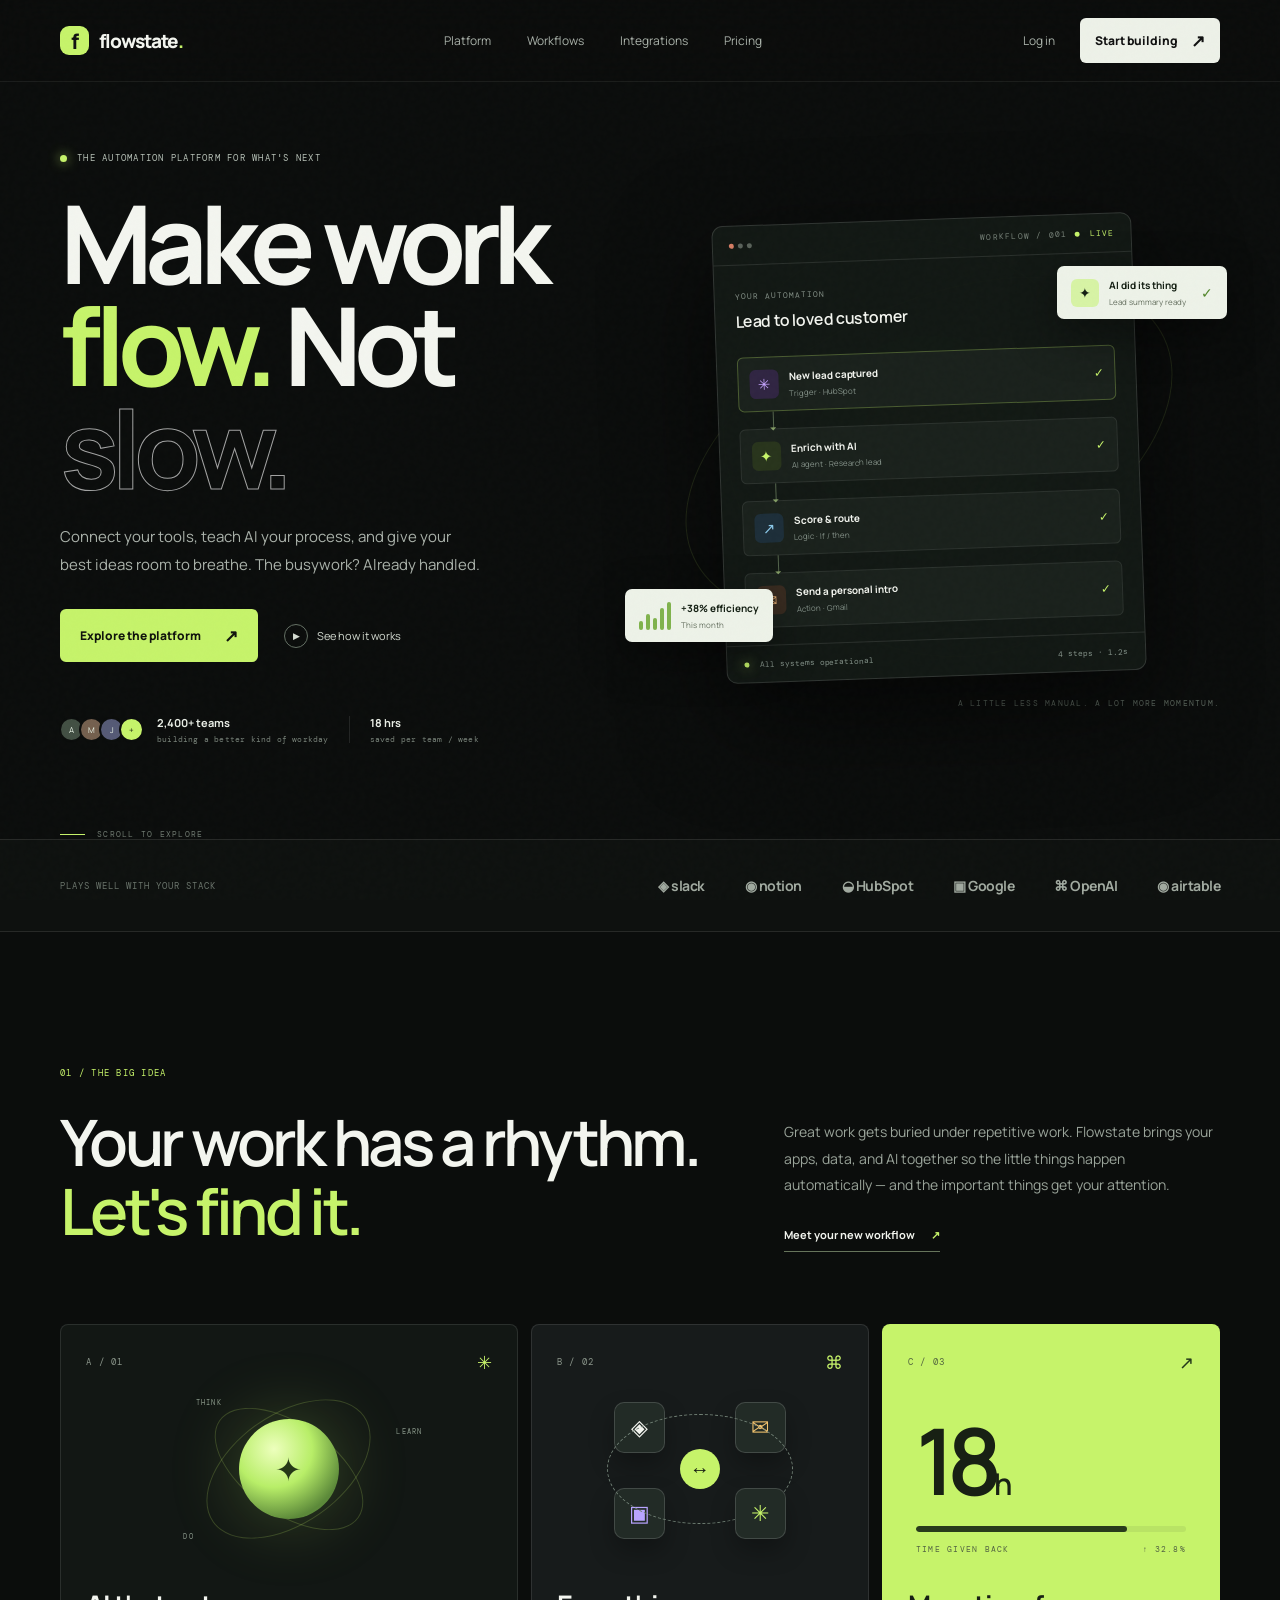
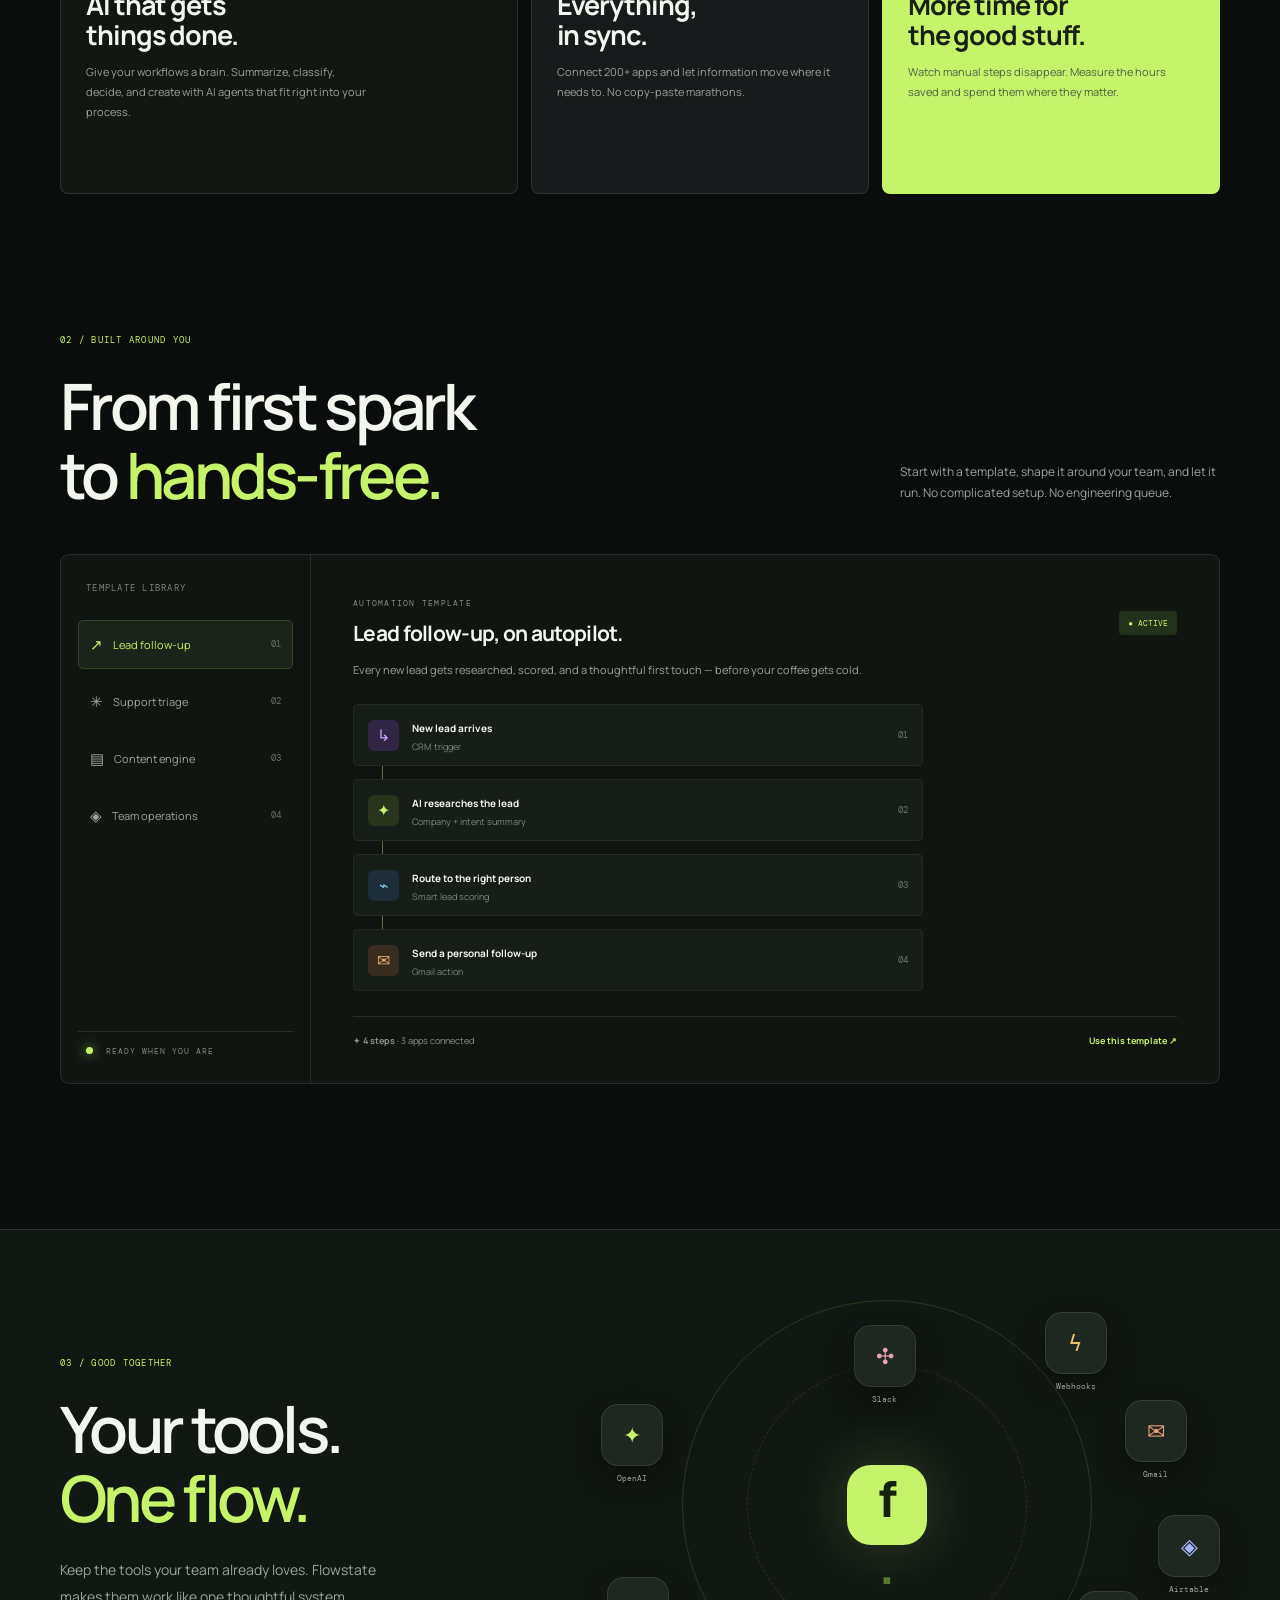
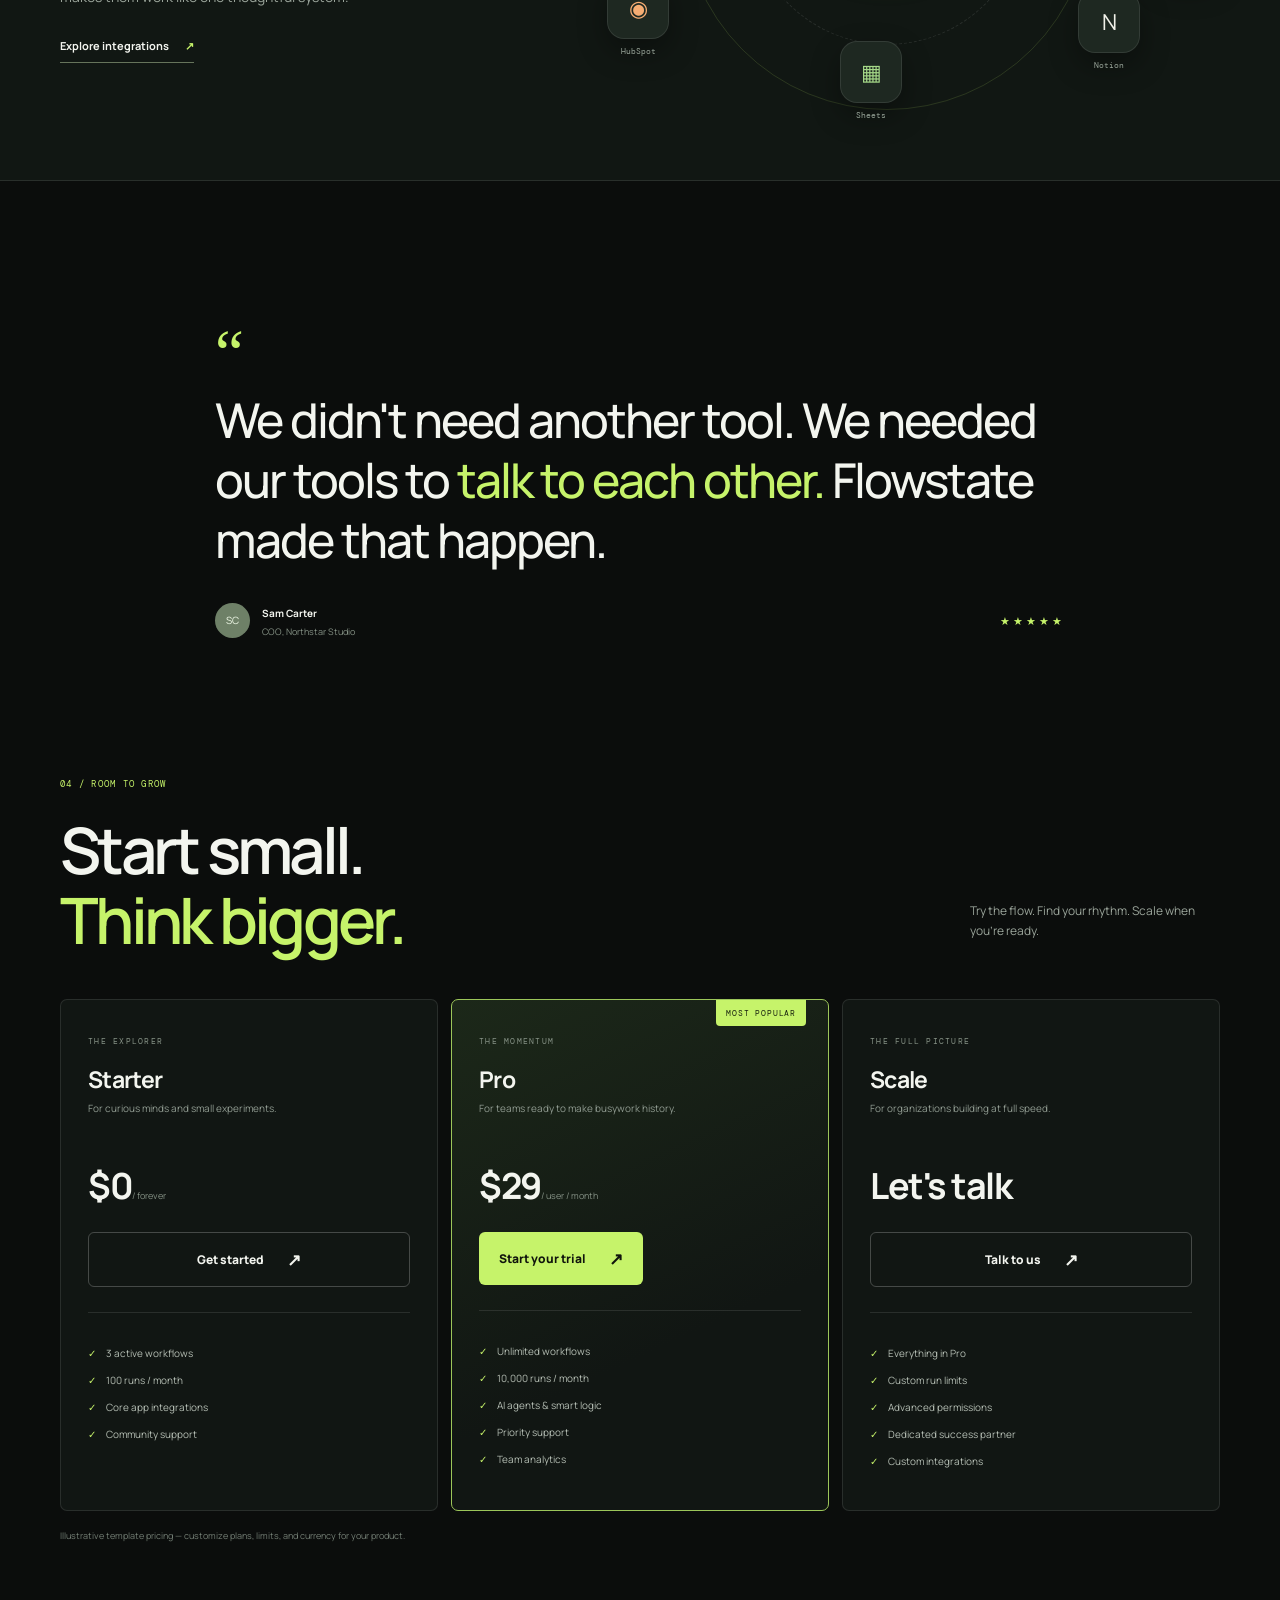
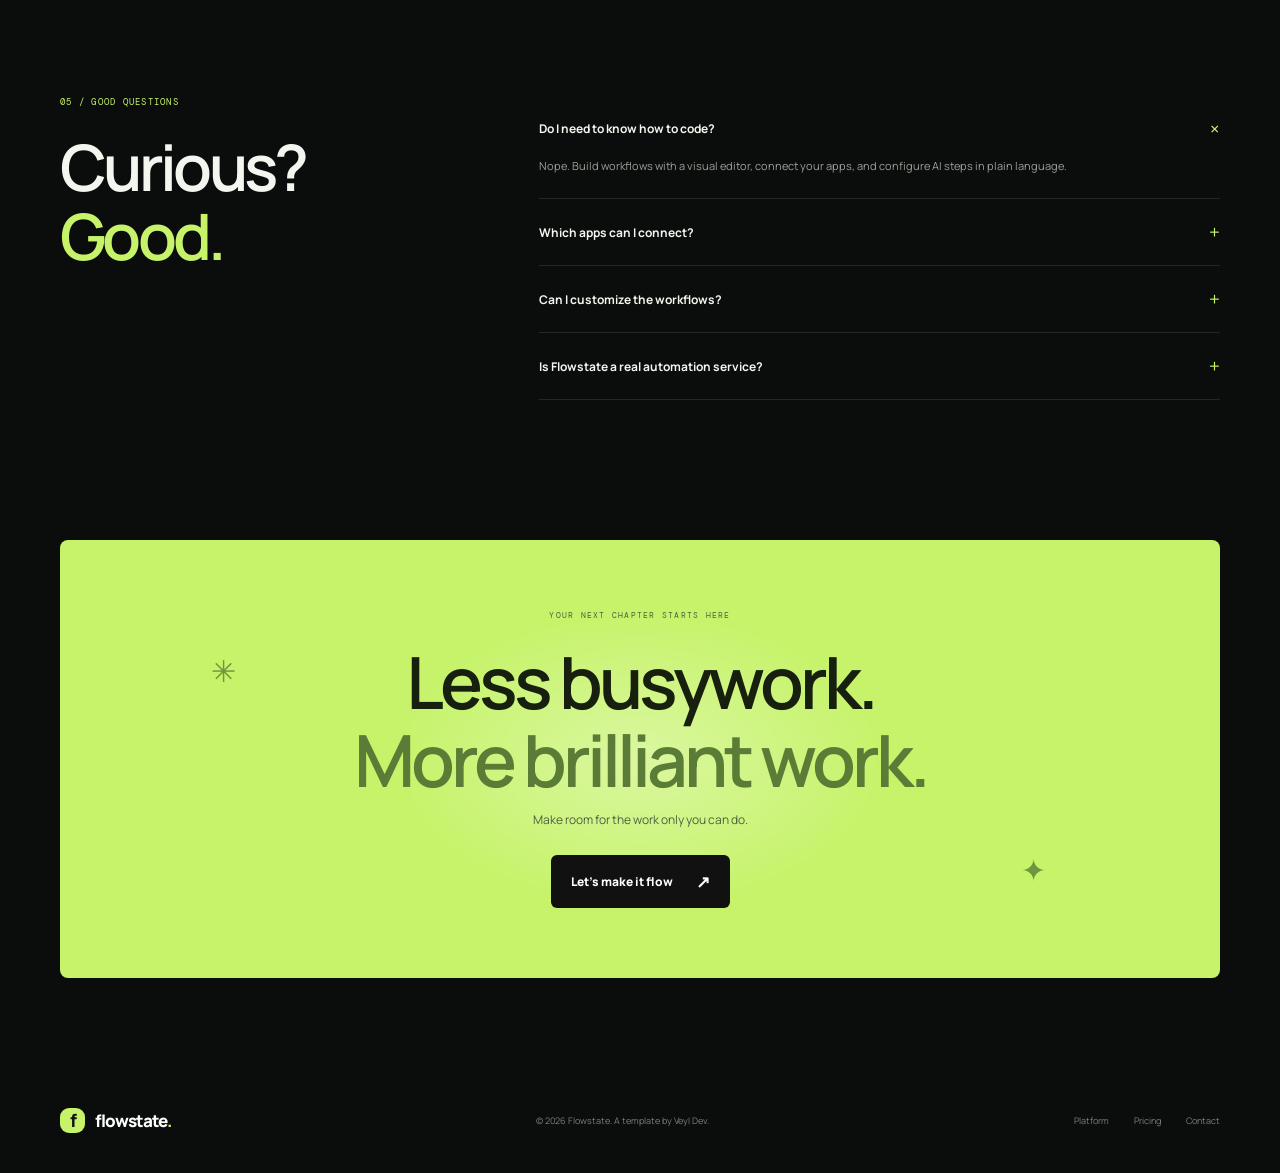
==== index.html @ 679ee462 "Build animated AI automation website template" ====
<!doctype html>
<html lang="en"><head><meta charset="utf-8"><meta name="viewport" content="width=device-width,initial-scale=1"><meta name="theme-color" content="#0b0d0c"><meta name="description" content="Flowstate — automate the busywork."><title>Flowstate — Make work flow.</title><link rel="preconnect" href="https://fonts.googleapis.com"><link rel="preconnect" href="https://fonts.gstatic.com" crossorigin><link href="https://fonts.googleapis.com/css2?family=DM+Mono:wght@400;500&family=Manrope:wght@400;500;600;700;800&display=swap" rel="stylesheet"><link rel="stylesheet" href="assets/css/style.css"></head>
<body><div class="noise"></div><header class="site-header"><a class="brand" href="#"><span class="brand-mark">f</span><span>flowstate<span class="brand-dot">.</span></span></a><nav class="main-nav" id="mainNav"><a href="#platform">Platform</a><a href="#workflows">Workflows</a><a href="#integrations">Integrations</a><a href="#pricing">Pricing</a></nav><div class="header-actions"><a class="login-link" href="#footer">Log in</a><a class="button button-small button-light" href="#pricing">Start building <span>↗</span></a><button class="menu-toggle" id="menuToggle" aria-label="Toggle navigation" aria-expanded="false"><i></i><i></i></button></div></header>
<main>
<section class="hero section-wrap"><div class="hero-copy"><div class="eyebrow reveal"><span class="pulse-dot"></span> THE AUTOMATION PLATFORM FOR WHAT'S NEXT</div><h1 class="reveal">Make work<br><span class="headline-accent">flow.</span> Not <span class="headline-outline">slow.</span></h1><p class="hero-lede reveal">Connect your tools, teach AI your process, and give your best ideas room to breathe. The busywork? Already handled.</p><div class="hero-ctas reveal"><a class="button button-primary" href="#workflows">Explore the platform <span>↗</span></a><a class="text-link" href="#platform"><span class="play-icon">▶</span> See how it works</a></div><div class="hero-proof reveal"><div class="avatar-stack"><span>A</span><span>M</span><span>J</span><span>+</span></div><div><strong>2,400+ teams</strong><small>building a better kind of workday</small></div><div class="proof-divider"></div><div><strong>18 hrs</strong><small>saved per team / week</small></div></div></div>
<div class="hero-visual reveal"><div class="visual-glow"></div><div class="orbit orbit-one"></div><div class="orbit orbit-two"></div><div class="workflow-window"><div class="window-top"><div class="window-dots"><b></b><b></b><b></b></div><span>WORKFLOW / 001</span><span class="live-pill"><i></i> LIVE</span></div><div class="workflow-title"><div><small>YOUR AUTOMATION</small><h3>Lead to loved customer</h3></div><span class="more-dots">···</span></div><div class="flow-canvas"><div class="flow-node trigger-node"><span class="node-icon icon-purple">✳</span><span><b>New lead captured</b><small>Trigger · HubSpot</small></span><span class="node-check">✓</span></div><div class="flow-connector"><i></i></div><div class="flow-node"><span class="node-icon icon-lime">✦</span><span><b>Enrich with AI</b><small>AI agent · Research lead</small></span><span class="node-check">✓</span></div><div class="flow-connector"><i></i></div><div class="flow-node"><span class="node-icon icon-blue">↗</span><span><b>Score &amp; route</b><small>Logic · If / then</small></span><span class="node-check">✓</span></div><div class="flow-connector"><i></i></div><div class="flow-node final-node"><span class="node-icon icon-orange">✉</span><span><b>Send a personal intro</b><small>Action · Gmail</small></span><span class="node-check">✓</span></div></div><div class="window-bottom"><span><i class="status-dot"></i> All systems operational</span><span>4 steps · 1.2s</span></div></div><div class="float-card float-card-top"><span class="float-icon">✦</span><span><b>AI did its thing</b><small>Lead summary ready</small></span><span class="tiny-check">✓</span></div><div class="float-card float-card-bottom"><span class="mini-bars"><i></i><i></i><i></i><i></i><i></i></span><span><b>+38% efficiency</b><small>This month</small></span></div><div class="hero-caption">A LITTLE LESS MANUAL. A LOT MORE MOMENTUM.</div></div><div class="hero-scroll"><span></span> SCROLL TO EXPLORE</div></section>
<section class="logo-strip"><div class="section-wrap logo-inner"><span>PLAYS WELL WITH YOUR STACK</span><div class="logo-list"><b>◈ slack</b><b>◉ notion</b><b>◒ HubSpot</b><b>▣ Google</b><b>⌘ OpenAI</b><b>◉ airtable</b></div></div></section>
<section class="intro-section section-wrap" id="platform"><div class="section-kicker reveal">01 / THE BIG IDEA</div><div class="intro-grid"><h2 class="reveal">Your work has a rhythm.<br><em>Let's find it.</em></h2><div class="intro-side reveal"><p>Great work gets buried under repetitive work. Flowstate brings your apps, data, and AI together so the little things happen automatically — and the important things get your attention.</p><a class="under-link" href="#workflows">Meet your new workflow <span>↗</span></a></div></div></section>
<section class="feature-section section-wrap"><div class="feature-grid"><article class="feature-card feature-large reveal"><div class="feature-top"><span class="feature-number">A / 01</span><span class="feature-symbol">✳</span></div><div class="ai-visual"><div class="ai-orb"><span>✦</span></div><div class="ai-ring ring-a"></div><div class="ai-ring ring-b"></div><span class="orbit-label label-one">THINK</span><span class="orbit-label label-two">LEARN</span><span class="orbit-label label-three">DO</span></div><h3>AI that gets<br>things done.</h3><p>Give your workflows a brain. Summarize, classify, decide, and create with AI agents that fit right into your process.</p></article><article class="feature-card feature-dark reveal"><div class="feature-top"><span class="feature-number">B / 02</span><span class="feature-symbol">⌘</span></div><div class="stack-visual"><div class="stack-tile tile-a">◈</div><div class="stack-tile tile-b">✉</div><div class="stack-tile tile-c">▣</div><div class="stack-line"></div><div class="stack-center">↔</div><div class="stack-tile tile-d">✳</div></div><h3>Everything,<br>in sync.</h3><p>Connect 200+ apps and let information move where it needs to. No copy-paste marathons.</p></article><article class="feature-card feature-lime reveal"><div class="feature-top"><span class="feature-number">C / 03</span><span class="feature-symbol">↗</span></div><div class="metric-visual"><div class="metric-number">18<span>h</span></div><div class="metric-line"><i></i></div><div class="metric-foot"><span>TIME GIVEN BACK</span><span>↑ 32.8%</span></div></div><h3>More time for<br>the good stuff.</h3><p>Watch manual steps disappear. Measure the hours saved and spend them where they matter.</p></article></div></section>
<section class="workflow-section section-wrap" id="workflows"><div class="section-heading"><div><div class="section-kicker reveal">02 / BUILT AROUND YOU</div><h2 class="reveal">From first spark<br>to <em>hands-free.</em></h2></div><p class="reveal">Start with a template, shape it around your team, and let it run. No complicated setup. No engineering queue.</p></div><div class="workflow-showcase reveal"><div class="showcase-sidebar"><span class="sidebar-label">TEMPLATE LIBRARY</span><button class="template-tab active" data-template="sales"><span>↗</span> Lead follow-up <i>01</i></button><button class="template-tab" data-template="support"><span>✳</span> Support triage <i>02</i></button><button class="template-tab" data-template="content"><span>▤</span> Content engine <i>03</i></button><button class="template-tab" data-template="ops"><span>◈</span> Team operations <i>04</i></button><div class="sidebar-note"><span class="pulse-dot"></span> READY WHEN YOU ARE</div></div><div class="showcase-main"><div class="showcase-head"><div><span class="tiny-label">AUTOMATION TEMPLATE</span><h3 id="templateTitle">Lead follow-up, on autopilot.</h3></div><span class="tag tag-green">● ACTIVE</span></div><p id="templateDescription">Every new lead gets researched, scored, and a thoughtful first touch — before your coffee gets cold.</p><div class="showcase-flow" id="showcaseFlow"><div class="showcase-step"><span class="step-icon purple">↳</span><div><b>New lead arrives</b><small>CRM trigger</small></div><span>01</span></div><div class="step-line"></div><div class="showcase-step"><span class="step-icon lime">✦</span><div><b>AI researches the lead</b><small>Company + intent summary</small></div><span>02</span></div><div class="step-line"></div><div class="showcase-step"><span class="step-icon blue">⌁</span><div><b>Route to the right person</b><small>Smart lead scoring</small></div><span>03</span></div><div class="step-line"></div><div class="showcase-step"><span class="step-icon orange">✉</span><div><b>Send a personal follow-up</b><small>Gmail action</small></div><span>04</span></div></div><div class="showcase-footer"><span>✦ <b>4 steps</b> · 3 apps connected</span><a href="#pricing">Use this template ↗</a></div></div></div></section>
<section class="integrations-section" id="integrations"><div class="section-wrap integrations-grid"><div><div class="section-kicker reveal">03 / GOOD TOGETHER</div><h2 class="reveal">Your tools.<br><em>One flow.</em></h2><p class="reveal">Keep the tools your team already loves. Flowstate makes them work like one thoughtful system.</p><a class="under-link reveal" href="#pricing">Explore integrations <span>↗</span></a></div><div class="integration-cloud reveal"><div class="integration-orbit orbit-outer"></div><div class="integration-orbit orbit-inner"></div><div class="integration-core">f<span>.</span></div><div class="app-bubble app-slack">✣<small>Slack</small></div><div class="app-bubble app-gmail">✉<small>Gmail</small></div><div class="app-bubble app-notion">N<small>Notion</small></div><div class="app-bubble app-sheets">▦<small>Sheets</small></div><div class="app-bubble app-hub">◉<small>HubSpot</small></div><div class="app-bubble app-ai">✦<small>OpenAI</small></div><div class="app-bubble app-zap">ϟ<small>Webhooks</small></div><div class="app-bubble app-air">◈<small>Airtable</small></div></div></div></section>
<section class="quote-section section-wrap"><div class="quote-mark">“</div><blockquote class="reveal">We didn't need another tool. We needed our tools to <em>talk to each other.</em> Flowstate made that happen.</blockquote><div class="quote-author reveal"><div class="author-avatar">SC</div><div><b>Sam Carter</b><small>COO, Northstar Studio</small></div><div class="quote-stars">★★★★★</div></div></section>
<section class="pricing-section section-wrap" id="pricing"><div class="section-kicker reveal">04 / ROOM TO GROW</div><div class="pricing-heading"><h2 class="reveal">Start small.<br><em>Think bigger.</em></h2><p class="reveal">Try the flow. Find your rhythm. Scale when you're ready.</p></div><div class="pricing-grid"><article class="price-card reveal"><span class="plan-label">THE EXPLORER</span><h3>Starter</h3><p>For curious minds and small experiments.</p><div class="price">$0<span>/ forever</span></div><a class="button button-outline" href="mailto:hello@example.com?subject=Flowstate%20Starter">Get started <span>↗</span></a><ul><li>3 active workflows</li><li>100 runs / month</li><li>Core app integrations</li><li>Community support</li></ul></article><article class="price-card price-featured reveal"><div class="popular-tag">MOST POPULAR</div><span class="plan-label">THE MOMENTUM</span><h3>Pro</h3><p>For teams ready to make busywork history.</p><div class="price">$29<span>/ user / month</span></div><a class="button button-primary" href="mailto:hello@example.com?subject=Flowstate%20Pro">Start your trial <span>↗</span></a><ul><li>Unlimited workflows</li><li>10,000 runs / month</li><li>AI agents &amp; smart logic</li><li>Priority support</li><li>Team analytics</li></ul></article><article class="price-card reveal"><span class="plan-label">THE FULL PICTURE</span><h3>Scale</h3><p>For organizations building at full speed.</p><div class="price">Let's talk</div><a class="button button-outline" href="mailto:hello@example.com?subject=Flowstate%20Scale">Talk to us <span>↗</span></a><ul><li>Everything in Pro</li><li>Custom run limits</li><li>Advanced permissions</li><li>Dedicated success partner</li><li>Custom integrations</li></ul></article></div><p class="pricing-footnote">Illustrative template pricing — customize plans, limits, and currency for your product.</p></section>
<section class="faq-section section-wrap"><div><div class="section-kicker reveal">05 / GOOD QUESTIONS</div><h2 class="reveal">Curious?<br><em>Good.</em></h2></div><div class="faq-list reveal"><details open><summary>Do I need to know how to code?<span>+</span></summary><p>Nope. Build workflows with a visual editor, connect your apps, and configure AI steps in plain language.</p></details><details><summary>Which apps can I connect?<span>+</span></summary><p>Use the integrations your team already relies on. This template illustrates common connections and can be adapted to your own integration catalog.</p></details><details><summary>Can I customize the workflows?<span>+</span></summary><p>Absolutely. The examples are starting points. Change triggers, actions, conditions, and copy to fit your product.</p></details><details><summary>Is Flowstate a real automation service?<span>+</span></summary><p>Flowstate is a fictional brand used to demonstrate this website template. Connect your own backend and automation platform before launch.</p></details></div></section>
<section class="final-cta section-wrap"><div class="cta-glow"></div><div class="section-kicker">YOUR NEXT CHAPTER STARTS HERE</div><h2>Less busywork.<br><em>More brilliant work.</em></h2><p>Make room for the work only you can do.</p><a class="button button-dark" href="mailto:hello@example.com?subject=Let's%20talk%20automation">Let's make it flow <span>↗</span></a><div class="cta-spark spark-one">✳</div><div class="cta-spark spark-two">✦</div></section>
</main><footer class="site-footer section-wrap" id="footer"><a class="brand" href="#"><span class="brand-mark">f</span><span>flowstate<span class="brand-dot">.</span></span></a><span>© <span id="year"></span> Flowstate. A template by Veyl Dev.</span><div><a href="#platform">Platform</a><a href="#pricing">Pricing</a><a href="mailto:hello@example.com">Contact</a></div></footer><script src="assets/js/main.js"></script></body></html>
---- assets/css/style.css ----
:root{--bg:#0b0d0c;--text:#f3f5ef;--muted:#9aa39b;--lime:#c6f36a;--line:rgba(255,255,255,.1);--mono:'DM Mono',monospace;--sans:'Manrope',sans-serif}*{box-sizing:border-box}html{scroll-behavior:smooth;scroll-padding-top:90px}body{margin:0;background:var(--bg);color:var(--text);font-family:var(--sans);font-size:14px;overflow-x:hidden}a{color:inherit;text-decoration:none}.noise{position:fixed;inset:0;pointer-events:none;z-index:20;opacity:.035;background-image:url("data:image/svg+xml,%3Csvg viewBox='0 0 180 180' xmlns='http://www.w3.org/2000/svg'%3E%3Cfilter id='n'%3E%3CfeTurbulence type='fractalNoise' baseFrequency='.9' numOctaves='3' stitchTiles='stitch'/%3E%3C/filter%3E%3Crect width='100%25' height='100%25' filter='url(%23n)' opacity='.5'/%3E%3C/svg%3E")}.section-wrap{width:min(1160px,calc(100% - 64px));margin-inline:auto}.site-header{height:82px;padding:0 max(32px,calc((100vw - 1160px)/2));display:flex;align-items:center;justify-content:space-between;border-bottom:1px solid rgba(255,255,255,.07);position:sticky;top:0;background:rgba(11,13,12,.82);backdrop-filter:blur(18px);z-index:15}.brand{display:flex;align-items:center;gap:10px;font-size:19px;font-weight:800;letter-spacing:-1px}.brand-mark{width:29px;height:29px;display:grid;place-items:center;background:var(--lime);color:#111;border-radius:9px;font-size:21px;font-weight:800}.brand-dot{color:var(--lime)}.main-nav{display:flex;gap:36px;color:#aab2aa;font-size:12px}.main-nav a,.site-footer a{transition:color .2s}.main-nav a:hover,.site-footer a:hover{color:var(--lime)}.header-actions{display:flex;align-items:center;gap:25px}.login-link{font-size:12px;color:#aab2aa}.button{display:inline-flex;align-items:center;justify-content:center;gap:23px;padding:15px 20px;border-radius:6px;font-size:12px;font-weight:800;transition:transform .25s,background .25s,color .25s}.button:hover{transform:translateY(-3px)}.button span{font-size:17px}.button-small{padding:11px 15px;gap:14px}.button-light{background:#edf1e8;color:#111}.button-light:hover{background:var(--lime)}.button-primary{background:var(--lime);color:#10140c}.button-primary:hover{background:#d8ff8a;box-shadow:0 8px 32px #c6f36a26}.button-outline{border:1px solid #ffffff38;width:100%}.button-outline:hover{border-color:var(--lime);color:var(--lime)}.menu-toggle{display:none;background:none;border:0;padding:8px}.menu-toggle i{display:block;width:22px;height:2px;background:white;margin:5px}.hero{min-height:690px;display:grid;grid-template-columns:1fr 1.08fr;align-items:center;gap:40px;padding-top:70px;padding-bottom:95px;position:relative}.hero-copy{position:relative;z-index:2}.eyebrow,.section-kicker,.tiny-label,.feature-number,.sidebar-label,.plan-label,.hero-caption,.hero-scroll,.window-top,.hero-proof small,.metric-foot,.orbit-label{font-family:var(--mono);font-size:9px;letter-spacing:1.25px}.eyebrow{color:#b6c0b6;display:flex;align-items:center;gap:10px}.pulse-dot,.status-dot{width:7px;height:7px;background:var(--lime);border-radius:50%;display:inline-block;box-shadow:0 0 12px #c6f36acc}h1{font-size:clamp(70px,8.5vw,112px);line-height:.94;letter-spacing:-8px;margin:28px 0 24px;font-weight:700}.headline-accent{color:var(--lime)}.headline-outline{color:transparent;-webkit-text-stroke:1px #ffffff9e}.hero-lede{max-width:420px;color:#aab2aa;font-size:15px;line-height:1.85}.hero-ctas{display:flex;align-items:center;gap:26px;margin-top:31px}.text-link{font-size:11px;color:#d4dbd1}.play-icon{font-size:9px;border:1px solid #647064;width:24px;height:24px;display:inline-grid;place-items:center;border-radius:50%;margin-right:7px}.hero-proof{display:flex;align-items:center;gap:13px;margin-top:53px;color:#e9eee6}.hero-proof strong{display:block;font-size:11px}.hero-proof small{display:block;color:#788279;font-size:8px;letter-spacing:.2px;margin-top:4px}.avatar-stack{display:flex;padding-left:4px}.avatar-stack span{width:25px;height:25px;border-radius:50%;border:2px solid var(--bg);display:grid;place-items:center;background:#424f43;color:#eaf4e7;font-size:8px;margin-left:-5px}.avatar-stack span:nth-child(2){background:#74604e}.avatar-stack span:nth-child(3){background:#555a75}.avatar-stack span:nth-child(4){background:var(--lime);color:#17200c}.proof-divider{height:27px;width:1px;background:var(--line);margin:0 7px}.hero-visual{height:520px;position:relative;display:grid;place-items:center}.visual-glow{position:absolute;width:390px;height:390px;background:radial-gradient(circle,#99cd5224,transparent 68%);filter:blur(10px)}.orbit{position:absolute;border:1px solid #c6f36a20;border-radius:50%;transform:rotate(-25deg)}.orbit-one{width:520px;height:290px}.orbit-two{width:440px;height:390px;transform:rotate(48deg)}.workflow-window{position:relative;z-index:2;width:min(420px,100%);background:#131915f5;border:1px solid #ffffff21;border-radius:11px;box-shadow:0 35px 100px #0009;transform:rotate(-2deg);animation:float 7s ease-in-out infinite}.window-top{height:39px;border-bottom:1px solid var(--line);display:flex;align-items:center;padding:0 16px;gap:7px;color:#778279;font-size:8px}.window-dots{display:flex;gap:4px;margin-right:auto}.window-dots b{width:5px;height:5px;border-radius:50%;background:#59625a}.window-dots b:first-child{background:#d37c63}.live-pill{color:var(--lime);font-size:8px}.live-pill i{display:inline-block;width:5px;height:5px;background:var(--lime);border-radius:50%;margin-right:4px}.workflow-title{padding:19px 20px 8px;display:flex;justify-content:space-between}.workflow-title small{font:8px var(--mono);color:#849087;letter-spacing:1px}.workflow-title h3{font-size:16px;margin:7px 0;font-weight:600;letter-spacing:-.4px}.more-dots{font-size:22px;color:#7e897f}.flow-canvas{padding:10px 20px 17px}.flow-node{height:55px;background:#1a211c;border:1px solid #ffffff14;border-radius:6px;display:flex;align-items:center;padding:0 11px;gap:10px}.trigger-node{border-color:#c6f36a47}.node-icon{width:29px;height:29px;display:grid;place-items:center;border-radius:6px;font-size:15px}.icon-purple{background:#302542;color:#c7a5ff}.icon-lime{background:#28341c;color:var(--lime)}.icon-blue{background:#1d2e39;color:#8bc8e8}.icon-orange{background:#382b20;color:#e6ae73}.flow-node b,.float-card b{font-size:10px;font-weight:700;display:block}.flow-node small,.float-card small{display:block;font-size:8px;color:#839087;margin-top:4px}.node-check{margin-left:auto;color:var(--lime);font-size:12px}.flow-connector{height:17px;width:1px;background:#54644c;margin-left:34px;position:relative}.flow-connector:after{content:"";position:absolute;bottom:0;left:-3px;border:3px solid transparent;border-top-color:#849d66;transform:translateY(5px)}.window-bottom{border-top:1px solid var(--line);height:37px;display:flex;align-items:center;justify-content:space-between;padding:0 17px;color:#829087;font:8px var(--mono)}.status-dot{width:5px;height:5px;margin-right:5px}.float-card{position:absolute;z-index:3;display:flex;align-items:center;gap:10px;background:#edf2e8;color:#152014;border-radius:7px;padding:12px 14px;box-shadow:0 15px 45px #0006;animation:float 6s ease-in-out infinite}.float-card small{color:#65705f}.float-card-top{top:78px;right:-7px}.float-card-bottom{bottom:66px;left:-13px;animation-delay:-2s}.float-icon{width:28px;height:28px;border-radius:6px;background:#d7f3a5;display:grid;place-items:center}.tiny-check{color:#508528;margin-left:5px}.mini-bars{display:flex;align-items:end;height:28px;gap:3px}.mini-bars i{width:4px;background:#80b34d;border-radius:2px}.mini-bars i:nth-child(1){height:9px}.mini-bars i:nth-child(2){height:16px}.mini-bars i:nth-child(3){height:12px}.mini-bars i:nth-child(4){height:22px}.mini-bars i:nth-child(5){height:28px}.hero-caption{position:absolute;bottom:0;right:0;color:#5d685f;font-size:8px}.hero-scroll{position:absolute;bottom:0;left:0;color:#6e786f;font-size:8px;display:flex;align-items:center;gap:12px}.hero-scroll span{width:25px;height:1px;background:var(--lime)}.logo-strip{border-block:1px solid var(--line);background:#0e110f}.logo-inner{height:91px;display:flex;align-items:center;justify-content:space-between}.logo-inner>span{font:9px var(--mono);letter-spacing:1px;color:#69736a}.logo-list{display:flex;gap:40px;align-items:center;color:#a1aaa0}.logo-list b{font-size:14px;letter-spacing:-.5px}.intro-section{padding-top:135px;padding-bottom:78px}.section-kicker{color:var(--lime)}.intro-grid{display:grid;grid-template-columns:1.2fr .8fr;gap:70px;margin-top:28px}h2{font-size:clamp(42px,5vw,66px);line-height:1.08;letter-spacing:-3.7px;margin:0;font-weight:600}h2 em{font-style:normal;color:var(--lime)}.intro-side{padding-top:12px}.intro-side p,.integrations-grid>div:first-child>p{color:#9aa49a;font-size:14px;line-height:1.9;margin:0 0 25px;max-width:430px}.under-link{font-size:11px;font-weight:700;border-bottom:1px solid #66745b;padding-bottom:9px}.under-link span{color:var(--lime);margin-left:14px}.feature-section{padding-bottom:140px}.feature-grid{display:grid;grid-template-columns:1.15fr .85fr .85fr;gap:13px}.feature-card{min-height:470px;border:1px solid var(--line);border-radius:8px;padding:25px;position:relative;overflow:hidden;background:#121714}.feature-dark{background:#171b1b}.feature-lime{background:var(--lime);color:#182014;border-color:transparent}.feature-top{display:flex;justify-content:space-between;align-items:center}.feature-number{color:#8b968b}.feature-lime .feature-number{color:#546640}.feature-symbol{font-size:18px;color:var(--lime)}.feature-lime .feature-symbol{color:#25391a}.feature-card h3{font-size:27px;line-height:1.12;letter-spacing:-1.1px;margin:26px 0 12px}.feature-card p{font-size:11px;line-height:1.8;color:#98a398;max-width:280px}.feature-lime p{color:#4e6042}.ai-visual{height:190px;position:relative;display:grid;place-items:center}.ai-orb{width:100px;height:100px;border-radius:50%;background:radial-gradient(circle at 35% 30%,#edffbd,#b8ee68 40%,#5c893a 75%);box-shadow:0 0 70px #b6ed6540;display:grid;place-items:center;color:#253817;font-size:32px;z-index:2;animation:breathe 4s ease-in-out infinite}.ai-ring{position:absolute;border:1px solid #c6f36a33;border-radius:50%;width:170px;height:90px;transform:rotate(35deg)}.ring-b{transform:rotate(-35deg);width:185px;height:110px}.orbit-label{position:absolute;color:#899789;font-size:7px}.label-one{top:24px;left:27%}.label-two{right:17%;top:53px}.label-three{bottom:23px;left:24%}.stack-visual{height:190px;position:relative;display:grid;place-items:center}.stack-tile{position:absolute;width:51px;height:51px;border:1px solid #ffffff25;background:#222b26;border-radius:10px;display:grid;place-items:center;font-size:22px;box-shadow:0 12px 24px #0004}.tile-a{top:28px;left:20%}.tile-b{top:28px;right:20%;color:#f2c36e}.tile-c{bottom:25px;left:20%;color:#b8a4ff}.tile-d{bottom:25px;right:20%;color:var(--lime)}.stack-center{z-index:2;width:40px;height:40px;display:grid;place-items:center;border-radius:50%;background:var(--lime);color:#182014;font-size:20px}.stack-line{position:absolute;width:65%;height:110px;border:1px dashed #718075;border-radius:50%}.metric-visual{height:190px;padding:30px 8px 0;display:flex;flex-direction:column;justify-content:center}.metric-number{font-size:92px;letter-spacing:-8px;font-weight:600;line-height:1}.metric-number span{font-size:30px;letter-spacing:-1px}.metric-line{height:6px;background:#9ec45a55;border-radius:5px;margin:20px 0 12px;overflow:hidden}.metric-line i{display:block;width:78%;height:100%;background:#293b1c;border-radius:5px;animation:grow 1.8s ease both}.metric-foot{display:flex;justify-content:space-between;font-size:8px;color:#536443}.workflow-section{padding:0 0 145px}.section-heading{display:flex;justify-content:space-between;align-items:end;margin-bottom:45px}.section-heading h2{margin-top:25px}.section-heading>p{max-width:320px;color:#9aa49a;line-height:1.8;font-size:12px;margin-bottom:5px}.workflow-showcase{display:grid;grid-template-columns:250px 1fr;min-height:470px;border:1px solid var(--line);border-radius:9px;overflow:hidden;background:#101512}.showcase-sidebar{border-right:1px solid var(--line);padding:27px 17px;display:flex;flex-direction:column;gap:8px}.sidebar-label{color:#788378;margin:0 0 18px 8px}.template-tab{background:none;border:1px solid transparent;color:#9da79d;text-align:left;padding:13px 11px;border-radius:5px;font:11px var(--sans);cursor:pointer;display:flex;align-items:center;gap:10px;transition:.2s}.template-tab span{font-size:15px}.template-tab i{font:9px var(--mono);margin-left:auto;color:#667066}.template-tab.active,.template-tab:hover{background:#1b241b;border-color:#34462a;color:var(--lime)}.sidebar-note{margin-top:auto;padding:14px 8px 0;border-top:1px solid var(--line);font:8px var(--mono);color:#7b897b;letter-spacing:1px}.sidebar-note .pulse-dot{margin-right:7px}.showcase-main{padding:36px 42px}.showcase-head{display:flex;align-items:center;justify-content:space-between}.tiny-label{color:#839083;font-size:8px}.showcase-head h3{font-size:21px;letter-spacing:-.7px;margin:9px 0}.tag{font:8px var(--mono);padding:7px 9px;border-radius:4px}.tag-green{background:#24321d;color:var(--lime)}.showcase-main>p{font-size:11px;color:#98a399;line-height:1.7;max-width:540px;margin:5px 0 25px}.showcase-flow{max-width:570px}.showcase-step{display:flex;align-items:center;gap:13px;background:#171e19;border:1px solid #ffffff0e;padding:12px 14px;border-radius:5px}.step-icon{width:31px;height:31px;border-radius:6px;display:grid;place-items:center;font-size:16px}.step-icon.purple{background:#302542;color:#c7a5ff}.step-icon.lime{background:#28341c;color:var(--lime)}.step-icon.blue{background:#1d2e39;color:#8bc8e8}.step-icon.orange{background:#382b20;color:#e6ae73}.showcase-step b{font-size:10px}.showcase-step small{display:block;color:#78867b;font-size:9px;margin-top:4px}.showcase-step>span:last-child{margin-left:auto;color:#68746a;font:9px var(--mono)}.step-line{height:13px;border-left:1px solid #5a704b;margin-left:29px}.showcase-footer{border-top:1px solid var(--line);margin-top:25px;padding-top:17px;display:flex;justify-content:space-between;color:#879387;font-size:9px}.showcase-footer a{color:var(--lime);font-weight:700}.integrations-section{background:#111713;border-block:1px solid var(--line);overflow:hidden}.integrations-grid{min-height:550px;display:grid;grid-template-columns:.8fr 1.2fr;align-items:center;gap:50px}.integrations-grid h2{margin:25px 0}.integrations-grid>div:first-child>p{max-width:340px}.integration-cloud{height:460px;position:relative;display:grid;place-items:center}.integration-orbit{position:absolute;border:1px solid #c6f36a24;border-radius:50%}.orbit-outer{width:410px;height:410px}.orbit-inner{width:280px;height:280px;border-style:dashed;border-color:#ffffff19}.integration-core{width:80px;height:80px;border-radius:24px;background:var(--lime);color:#16210d;display:grid;place-items:center;font-size:49px;font-weight:800;z-index:2;box-shadow:0 0 65px #c6f36a35}.integration-core span{color:#567c31}.app-bubble{position:absolute;width:62px;height:62px;border-radius:17px;background:#1e2821;border:1px solid #ffffff18;display:grid;place-items:center;font-size:22px;box-shadow:0 12px 30px #0005;animation:float 6s ease-in-out infinite}.app-bubble small{font:8px var(--mono);position:absolute;top:68px;color:#9ba79b}.app-slack{top:50px;left:45%;color:#e6a0b3}.app-gmail{top:27%;right:5%;color:#f3a17e;animation-delay:-1s}.app-notion{bottom:18%;right:12%;color:#f1f1e9;animation-delay:-2s}.app-sheets{bottom:7%;left:43%;color:#a5d888;animation-delay:-3s}.app-hub{bottom:21%;left:8%;color:#f6ad73;animation-delay:-1.5s}.app-ai{top:28%;left:7%;color:var(--lime);animation-delay:-2.5s}.app-zap{top:8%;right:17%;color:#e5c36c;animation-delay:-3.5s}.app-air{top:52%;right:0;color:#a7b5ff;animation-delay:-.5s}.quote-section{padding-top:135px;padding-bottom:140px;max-width:850px}.quote-mark{font-size:65px;color:var(--lime);font-family:Georgia,serif;height:52px}.quote-section blockquote{font-size:clamp(30px,4vw,48px);letter-spacing:-2px;line-height:1.25;margin:22px 0 32px;font-weight:500}.quote-section blockquote em{font-style:normal;color:var(--lime)}.quote-author{display:flex;align-items:center;gap:12px}.author-avatar{width:35px;height:35px;border-radius:50%;display:grid;place-items:center;background:#6e8067;color:#eff8e7;font-size:10px}.quote-author b{font-size:10px}.quote-author small{display:block;color:#849084;font-size:9px;margin-top:4px}.quote-stars{margin-left:auto;color:var(--lime);letter-spacing:3px;font-size:11px}.pricing-section{padding-bottom:145px}.pricing-heading{display:flex;align-items:end;justify-content:space-between;margin:25px 0 45px}.pricing-heading p{color:#9aa49a;font-size:12px;max-width:250px;line-height:1.7}.pricing-grid{display:grid;grid-template-columns:repeat(3,1fr);gap:13px}.price-card{border:1px solid var(--line);border-radius:7px;padding:29px 27px;position:relative;background:#111613}.price-featured{border-color:#9cc65a;background:linear-gradient(155deg,#1c2819,#111613 65%)}.popular-tag{position:absolute;top:0;right:22px;background:var(--lime);color:#18220f;font:8px var(--mono);letter-spacing:.8px;padding:8px 10px;border-radius:0 0 4px 4px}.plan-label{color:#879387;font-size:8px}.price-card h3{font-size:23px;margin:15px 0 6px;letter-spacing:-.7px}.price-card>p{font-size:10px;color:#909b91;margin:0;min-height:32px}.price{font-size:36px;font-weight:700;letter-spacing:-1.5px;margin:28px 0 22px}.price span{font-size:9px;letter-spacing:0;color:#849084;font-weight:400}.price-card .button{margin-bottom:25px}.price-card ul{list-style:none;padding:20px 0 0;border-top:1px solid var(--line);margin:0}.price-card li{font-size:10px;color:#b4bdb3;margin:13px 0}.price-card li:before{content:"✓";color:var(--lime);margin-right:10px}.pricing-footnote{font-size:9px;color:#737e74;margin-top:18px}.faq-section{display:grid;grid-template-columns:.75fr 1.25fr;gap:70px;padding-bottom:140px}.faq-section h2{margin-top:24px}.faq-list details{border-bottom:1px solid var(--line);padding:20px 0}.faq-list summary{cursor:pointer;list-style:none;display:flex;justify-content:space-between;align-items:center;font-size:12px;font-weight:700}.faq-list summary::-webkit-details-marker{display:none}.faq-list summary span{font-size:19px;color:var(--lime);font-weight:400;transition:transform .2s}.faq-list details[open] summary span{transform:rotate(45deg)}.faq-list details p{font-size:11px;color:#98a398;line-height:1.8;max-width:540px;margin:14px 0 3px}.final-cta{background:var(--lime);color:#17200f;text-align:center;min-height:400px;border-radius:8px;margin-bottom:90px;padding:70px 20px;position:relative;overflow:hidden}.final-cta .section-kicker{color:#4f633c;font-size:8px}.final-cta h2{font-size:clamp(44px,6vw,72px);margin:23px 0 12px;letter-spacing:-4px}.final-cta h2 em{color:#5a7c36}.final-cta p{color:#4e6041;font-size:12px;margin-bottom:27px}.cta-glow{position:absolute;width:500px;height:300px;left:50%;top:50%;transform:translate(-50%,-50%);background:radial-gradient(ellipse,#ffffff5c,transparent 70%);pointer-events:none}.final-cta>*:not(.cta-glow){position:relative}.button-dark{background:#111;color:white}.button-dark:hover{background:#273020}.cta-spark{position:absolute!important;font-size:30px;color:#6d963e}.spark-one{left:13%;top:25%}.spark-two{right:15%;bottom:20%}.site-footer{height:105px;display:flex;align-items:center;justify-content:space-between;color:#778278;font-size:9px}.site-footer>div{display:flex;gap:25px}.site-footer .brand{color:white;font-size:17px}.site-footer .brand-mark{width:25px;height:25px;font-size:18px}.reveal{opacity:0;transform:translateY(22px);transition:opacity .75s ease,transform .75s cubic-bezier(.2,.7,.2,1)}.reveal.is-visible{opacity:1;transform:translateY(0)}@keyframes float{0%,100%{translate:0 0}50%{translate:0 -10px}}@keyframes breathe{0%,100%{transform:scale(.96);box-shadow:0 0 45px #b6ed6530}50%{transform:scale(1.04);box-shadow:0 0 85px #b6ed6560}}@keyframes grow{from{width:0}to{width:78%}}@media(max-width:900px){.main-nav{gap:18px}.hero{grid-template-columns:1fr 1fr;gap:15px}.hero-visual{transform:scale(.9)}h1{font-size:80px}.logo-list{gap:18px}.logo-list b{font-size:11px}.feature-grid{grid-template-columns:1fr 1fr}.feature-large{grid-column:span 2;min-height:400px}.feature-card{min-height:420px}.integrations-grid{grid-template-columns:.8fr 1.2fr;gap:10px}.integration-cloud{transform:scale(.85)}.showcase-main{padding:30px 25px}}@media(max-width:680px){.section-wrap{width:calc(100% - 38px)}.site-header{height:68px;padding:0 19px}.header-actions{gap:12px}.header-actions .login-link{display:none}.header-actions .button{padding:10px 12px;font-size:10px}.menu-toggle{display:block}.main-nav{display:none;position:absolute;top:67px;left:0;right:0;background:#111713;padding:22px;flex-direction:column;gap:20px;border-bottom:1px solid var(--line)}.main-nav.open{display:flex}.hero{display:flex;flex-direction:column;align-items:stretch;padding-top:72px;padding-bottom:70px;gap:15px}h1{font-size:clamp(69px,18vw,96px);letter-spacing:-6px;margin:25px 0 20px}.hero-lede{font-size:13px}.hero-ctas{gap:16px;flex-wrap:wrap}.hero-proof{margin-top:35px}.hero-visual{height:420px;transform:none;margin-top:5px}.workflow-window{width:calc(100% - 12px)}.float-card-top{right:-4px;top:35px}.float-card-bottom{left:-3px;bottom:33px}.orbit-one{width:360px}.orbit-two{width:340px}.hero-caption{font-size:7px}.hero-scroll{display:none}.logo-inner{height:auto;min-height:115px;display:block;padding-top:23px;padding-bottom:20px}.logo-list{display:flex;flex-wrap:wrap;gap:15px 23px;margin-top:19px}.logo-list b{font-size:12px}.intro-section{padding-top:85px;padding-bottom:50px}.intro-grid{grid-template-columns:1fr;gap:20px;margin-top:25px}h2{font-size:45px;letter-spacing:-2.5px}.intro-side{padding:0}.feature-section{padding-bottom:90px}.feature-grid{grid-template-columns:1fr}.feature-large{grid-column:auto}.feature-card{min-height:410px}.feature-lime{min-height:390px}.workflow-section{padding-bottom:90px}.section-heading{display:block;margin-bottom:28px}.section-heading>p{margin-top:20px}.workflow-showcase{grid-template-columns:1fr}.showcase-sidebar{border-right:0;border-bottom:1px solid var(--line);display:grid;grid-template-columns:1fr 1fr;padding:18px}.sidebar-label{grid-column:span 2;margin:0 0 5px}.sidebar-note{grid-column:span 2;margin-top:8px}.template-tab{font-size:10px;padding:10px 8px}.showcase-main{padding:25px 17px}.showcase-head h3{font-size:18px}.showcase-footer{font-size:8px}.integrations-grid{grid-template-columns:1fr;padding-top:80px;padding-bottom:40px;gap:10px}.integration-cloud{height:390px;transform:scale(.82);transform-origin:top center;margin-bottom:-55px}.integrations-grid h2{margin:18px 0}.quote-section{padding-top:85px;padding-bottom:90px}.quote-section blockquote{font-size:34px;letter-spacing:-1.5px}.pricing-section{padding-bottom:90px}.pricing-heading{display:block;margin:20px 0 28px}.pricing-heading p{margin-top:17px}.pricing-grid{grid-template-columns:1fr}.price-card{padding:25px}.faq-section{grid-template-columns:1fr;gap:25px;padding-bottom:90px}.faq-section h2{margin-top:17px}.final-cta{min-height:370px;margin-bottom:45px;padding:65px 15px}.final-cta h2{font-size:47px;letter-spacing:-2.7px}.site-footer{height:auto;min-height:150px;display:flex;flex-wrap:wrap;gap:15px;padding-top:25px;padding-bottom:25px}.site-footer>span{order:3;width:100%}.site-footer>div{gap:15px}.site-footer>div a{font-size:9px}}@media(prefers-reduced-motion:reduce){*,*::before,*::after{scroll-behavior:auto!important;animation-duration:.01ms!important;animation-iteration-count:1!important;transition-duration:.01ms!important}.reveal{opacity:1;transform:none}}
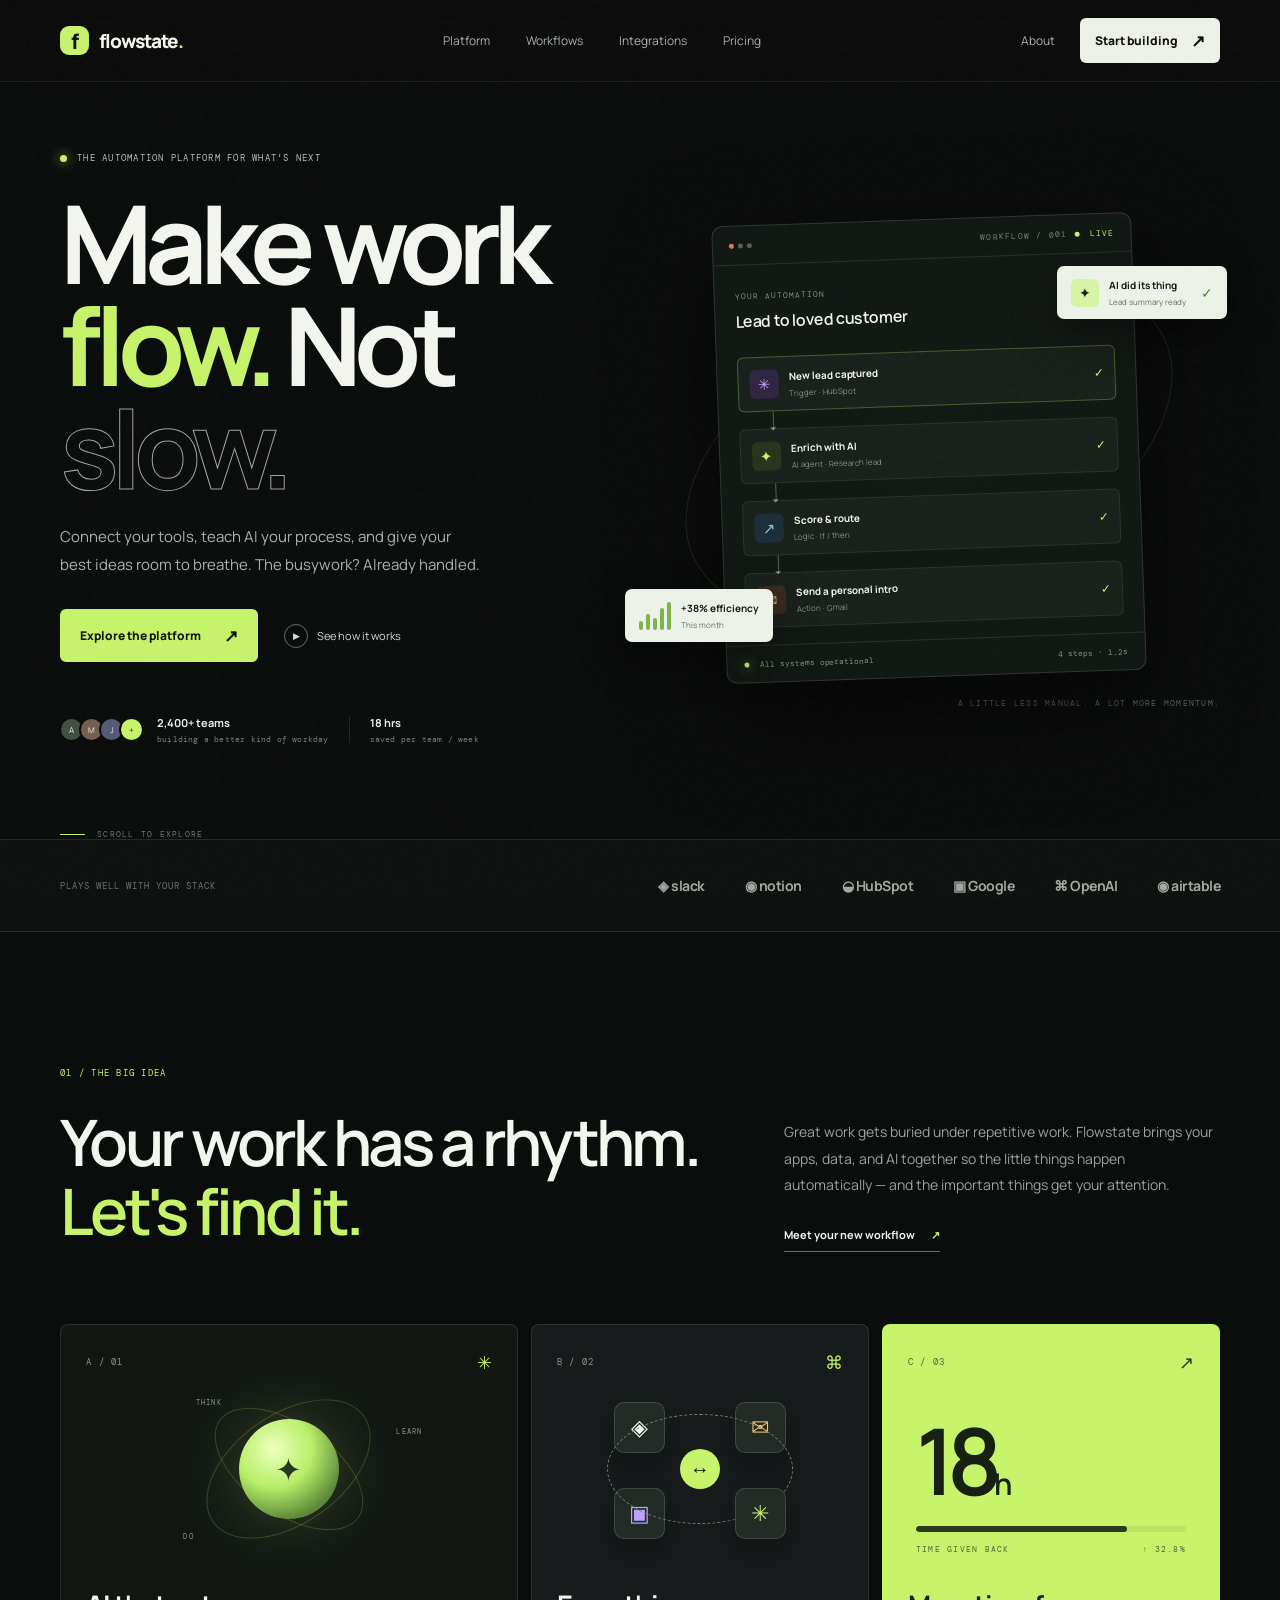
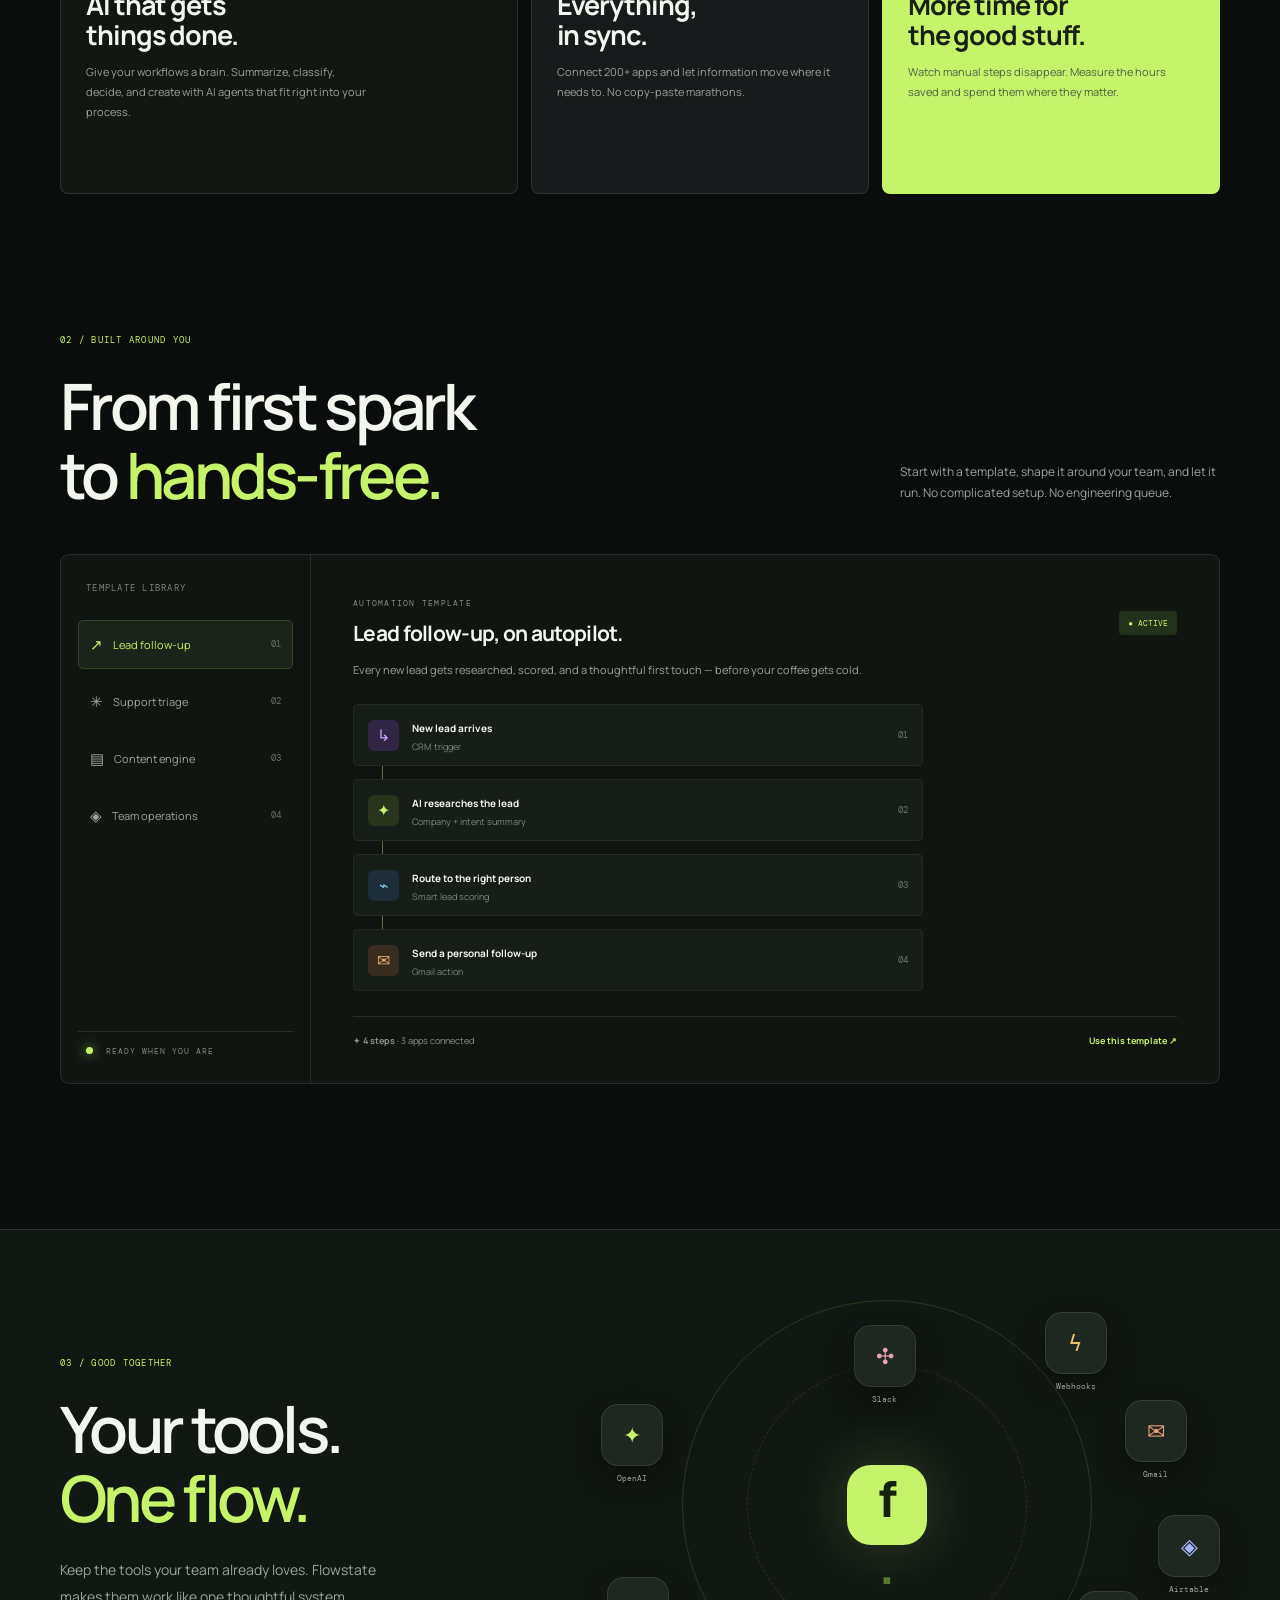
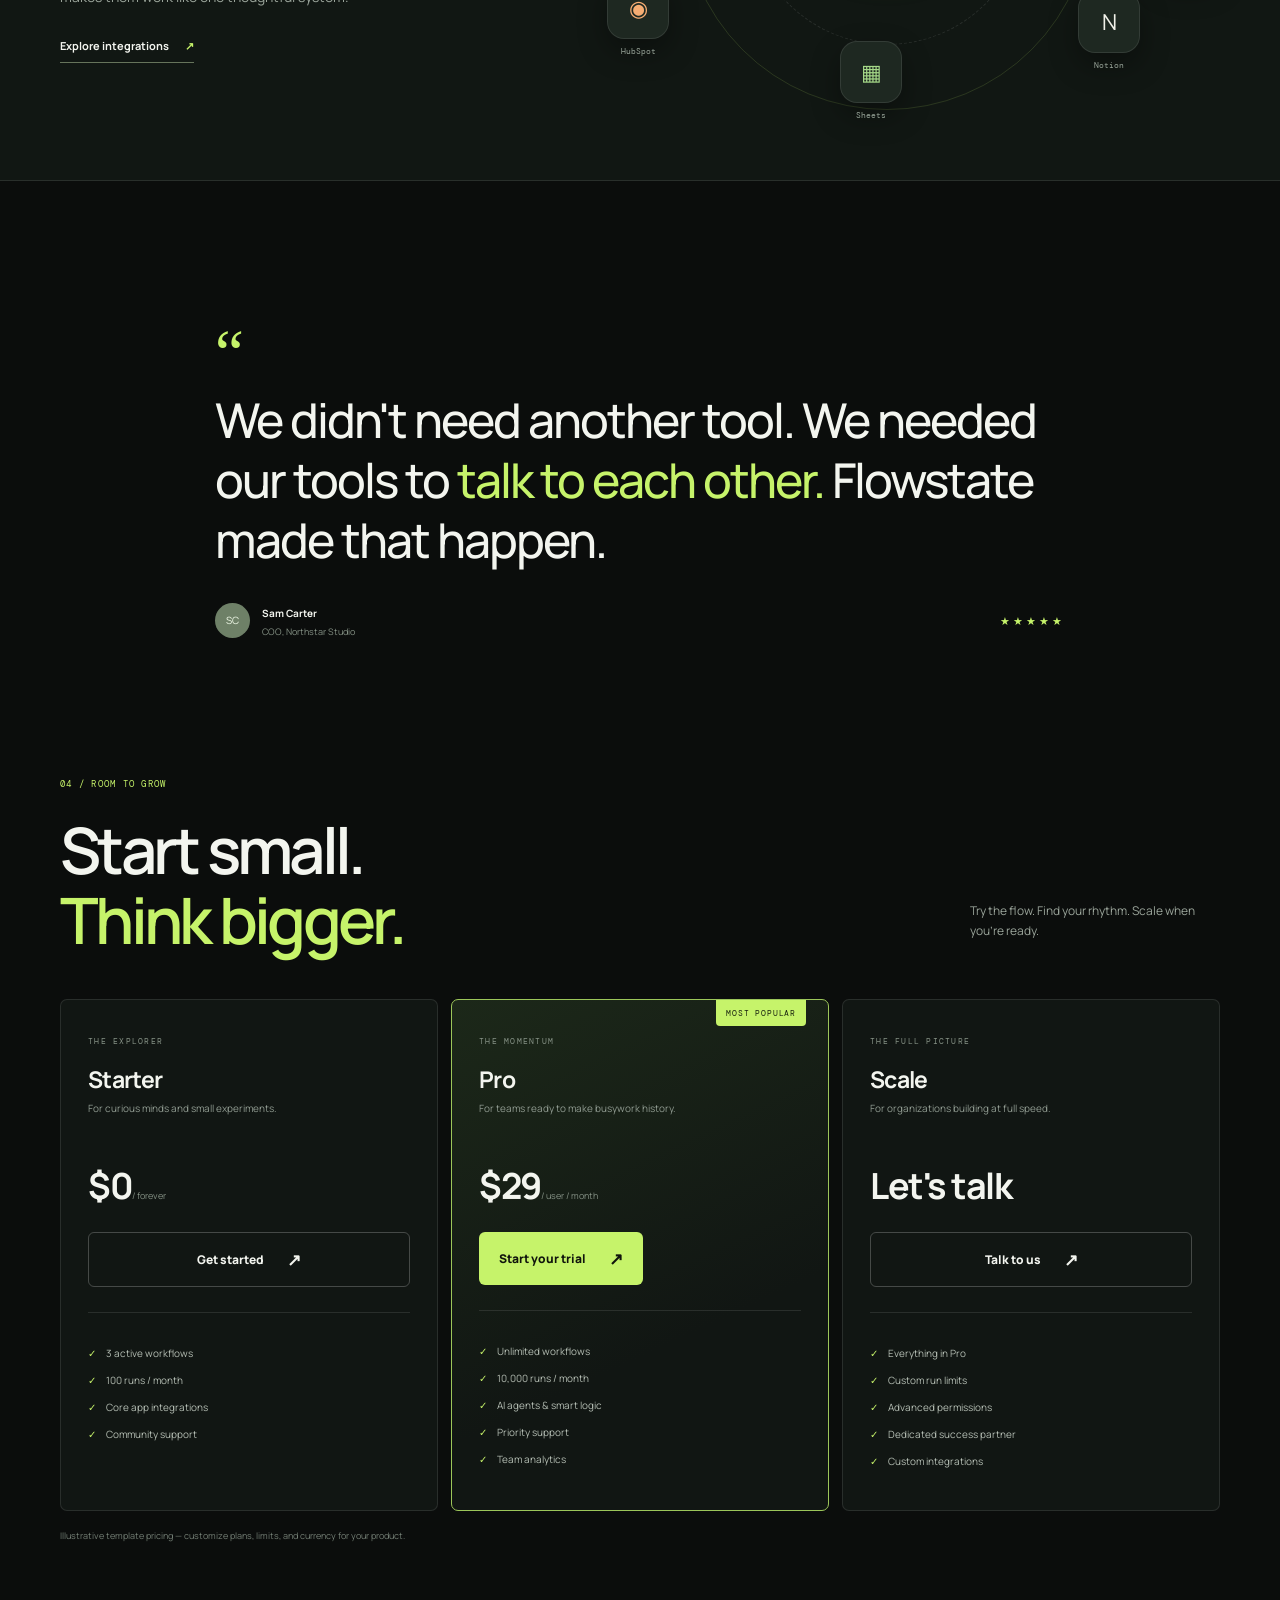
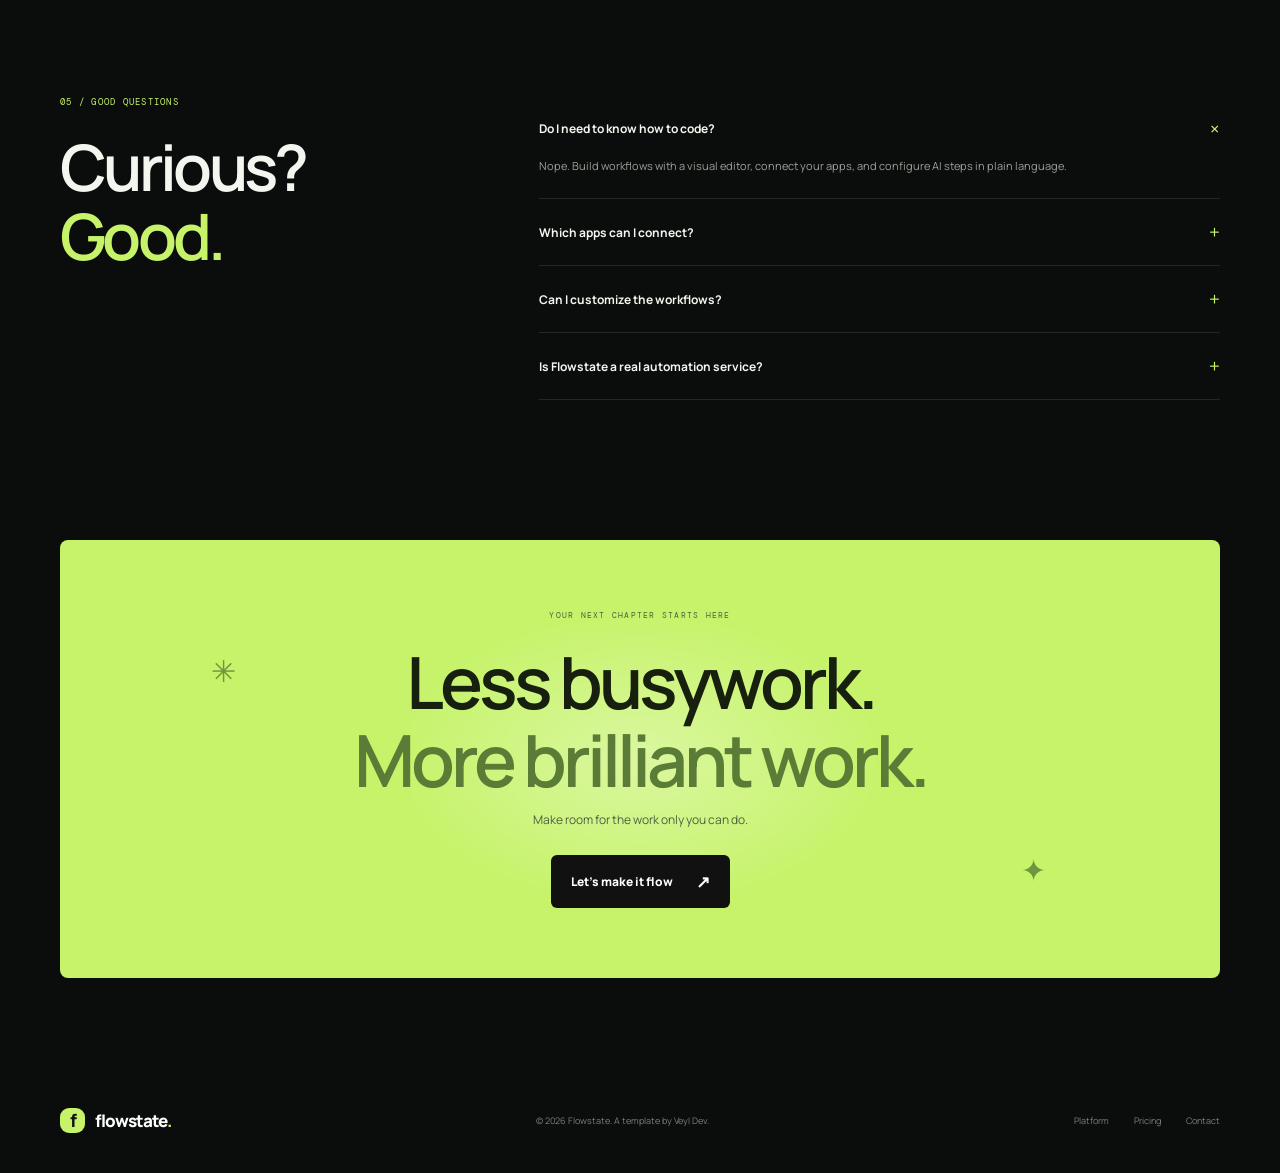
==== commit 721dc7d2: "Polish marketplace metadata and packaging output" ====
--- a/index.html
+++ b/index.html
@@ -1,6 +1,6 @@
 <!doctype html>
-<html lang="en"><head><meta charset="utf-8"><meta name="viewport" content="width=device-width,initial-scale=1"><meta name="theme-color" content="#0b0d0c"><meta name="description" content="Flowstate — automate the busywork."><title>Flowstate — Make work flow.</title><link rel="preconnect" href="https://fonts.googleapis.com"><link rel="preconnect" href="https://fonts.gstatic.com" crossorigin><link href="https://fonts.googleapis.com/css2?family=DM+Mono:wght@400;500&family=Manrope:wght@400;500;600;700;800&display=swap" rel="stylesheet"><link rel="stylesheet" href="assets/css/style.css"></head>
-<body><div class="noise"></div><header class="site-header"><a class="brand" href="#"><span class="brand-mark">f</span><span>flowstate<span class="brand-dot">.</span></span></a><nav class="main-nav" id="mainNav"><a href="#platform">Platform</a><a href="#workflows">Workflows</a><a href="#integrations">Integrations</a><a href="#pricing">Pricing</a></nav><div class="header-actions"><a class="login-link" href="#footer">Log in</a><a class="button button-small button-light" href="#pricing">Start building <span>↗</span></a><button class="menu-toggle" id="menuToggle" aria-label="Toggle navigation" aria-expanded="false"><i></i><i></i></button></div></header>
+<html lang="en"><head><meta charset="utf-8"><meta name="viewport" content="width=device-width,initial-scale=1"><meta name="theme-color" content="#0b0d0c"><meta name="description" content="Animated AI automation and SaaS landing page template built with responsive HTML, CSS and vanilla JavaScript."><meta property="og:type" content="website"><meta property="og:title" content="Flowstate — Make work flow."><meta property="og:description" content="Connect your tools, teach AI your process, and make work flow."><meta property="og:image" content="assets/img/codester-preview.svg"><link rel="icon" type="image/svg+xml" href="assets/img/favicon.svg"><title>Flowstate — AI Automation Website Template</title><link rel="preconnect" href="https://fonts.googleapis.com"><link rel="preconnect" href="https://fonts.gstatic.com" crossorigin><link href="https://fonts.googleapis.com/css2?family=DM+Mono:wght@400;500&family=Manrope:wght@400;500;600;700;800&display=swap" rel="stylesheet"><link rel="stylesheet" href="assets/css/style.css"></head>
+<body><div class="noise"></div><header class="site-header"><a class="brand" href="#"><span class="brand-mark">f</span><span>flowstate<span class="brand-dot">.</span></span></a><nav class="main-nav" id="mainNav"><a href="#platform">Platform</a><a href="#workflows">Workflows</a><a href="#integrations">Integrations</a><a href="#pricing">Pricing</a></nav><div class="header-actions"><a class="login-link" href="#platform">About</a><a class="button button-small button-light" href="#pricing">Start building <span>↗</span></a><button class="menu-toggle" id="menuToggle" aria-label="Toggle navigation" aria-expanded="false"><i></i><i></i></button></div></header>
 <main>
 <section class="hero section-wrap"><div class="hero-copy"><div class="eyebrow reveal"><span class="pulse-dot"></span> THE AUTOMATION PLATFORM FOR WHAT'S NEXT</div><h1 class="reveal">Make work<br><span class="headline-accent">flow.</span> Not <span class="headline-outline">slow.</span></h1><p class="hero-lede reveal">Connect your tools, teach AI your process, and give your best ideas room to breathe. The busywork? Already handled.</p><div class="hero-ctas reveal"><a class="button button-primary" href="#workflows">Explore the platform <span>↗</span></a><a class="text-link" href="#platform"><span class="play-icon">▶</span> See how it works</a></div><div class="hero-proof reveal"><div class="avatar-stack"><span>A</span><span>M</span><span>J</span><span>+</span></div><div><strong>2,400+ teams</strong><small>building a better kind of workday</small></div><div class="proof-divider"></div><div><strong>18 hrs</strong><small>saved per team / week</small></div></div></div>
 <div class="hero-visual reveal"><div class="visual-glow"></div><div class="orbit orbit-one"></div><div class="orbit orbit-two"></div><div class="workflow-window"><div class="window-top"><div class="window-dots"><b></b><b></b><b></b></div><span>WORKFLOW / 001</span><span class="live-pill"><i></i> LIVE</span></div><div class="workflow-title"><div><small>YOUR AUTOMATION</small><h3>Lead to loved customer</h3></div><span class="more-dots">···</span></div><div class="flow-canvas"><div class="flow-node trigger-node"><span class="node-icon icon-purple">✳</span><span><b>New lead captured</b><small>Trigger · HubSpot</small></span><span class="node-check">✓</span></div><div class="flow-connector"><i></i></div><div class="flow-node"><span class="node-icon icon-lime">✦</span><span><b>Enrich with AI</b><small>AI agent · Research lead</small></span><span class="node-check">✓</span></div><div class="flow-connector"><i></i></div><div class="flow-node"><span class="node-icon icon-blue">↗</span><span><b>Score &amp; route</b><small>Logic · If / then</small></span><span class="node-check">✓</span></div><div class="flow-connector"><i></i></div><div class="flow-node final-node"><span class="node-icon icon-orange">✉</span><span><b>Send a personal intro</b><small>Action · Gmail</small></span><span class="node-check">✓</span></div></div><div class="window-bottom"><span><i class="status-dot"></i> All systems operational</span><span>4 steps · 1.2s</span></div></div><div class="float-card float-card-top"><span class="float-icon">✦</span><span><b>AI did its thing</b><small>Lead summary ready</small></span><span class="tiny-check">✓</span></div><div class="float-card float-card-bottom"><span class="mini-bars"><i></i><i></i><i></i><i></i><i></i></span><span><b>+38% efficiency</b><small>This month</small></span></div><div class="hero-caption">A LITTLE LESS MANUAL. A LOT MORE MOMENTUM.</div></div><div class="hero-scroll"><span></span> SCROLL TO EXPLORE</div></section>
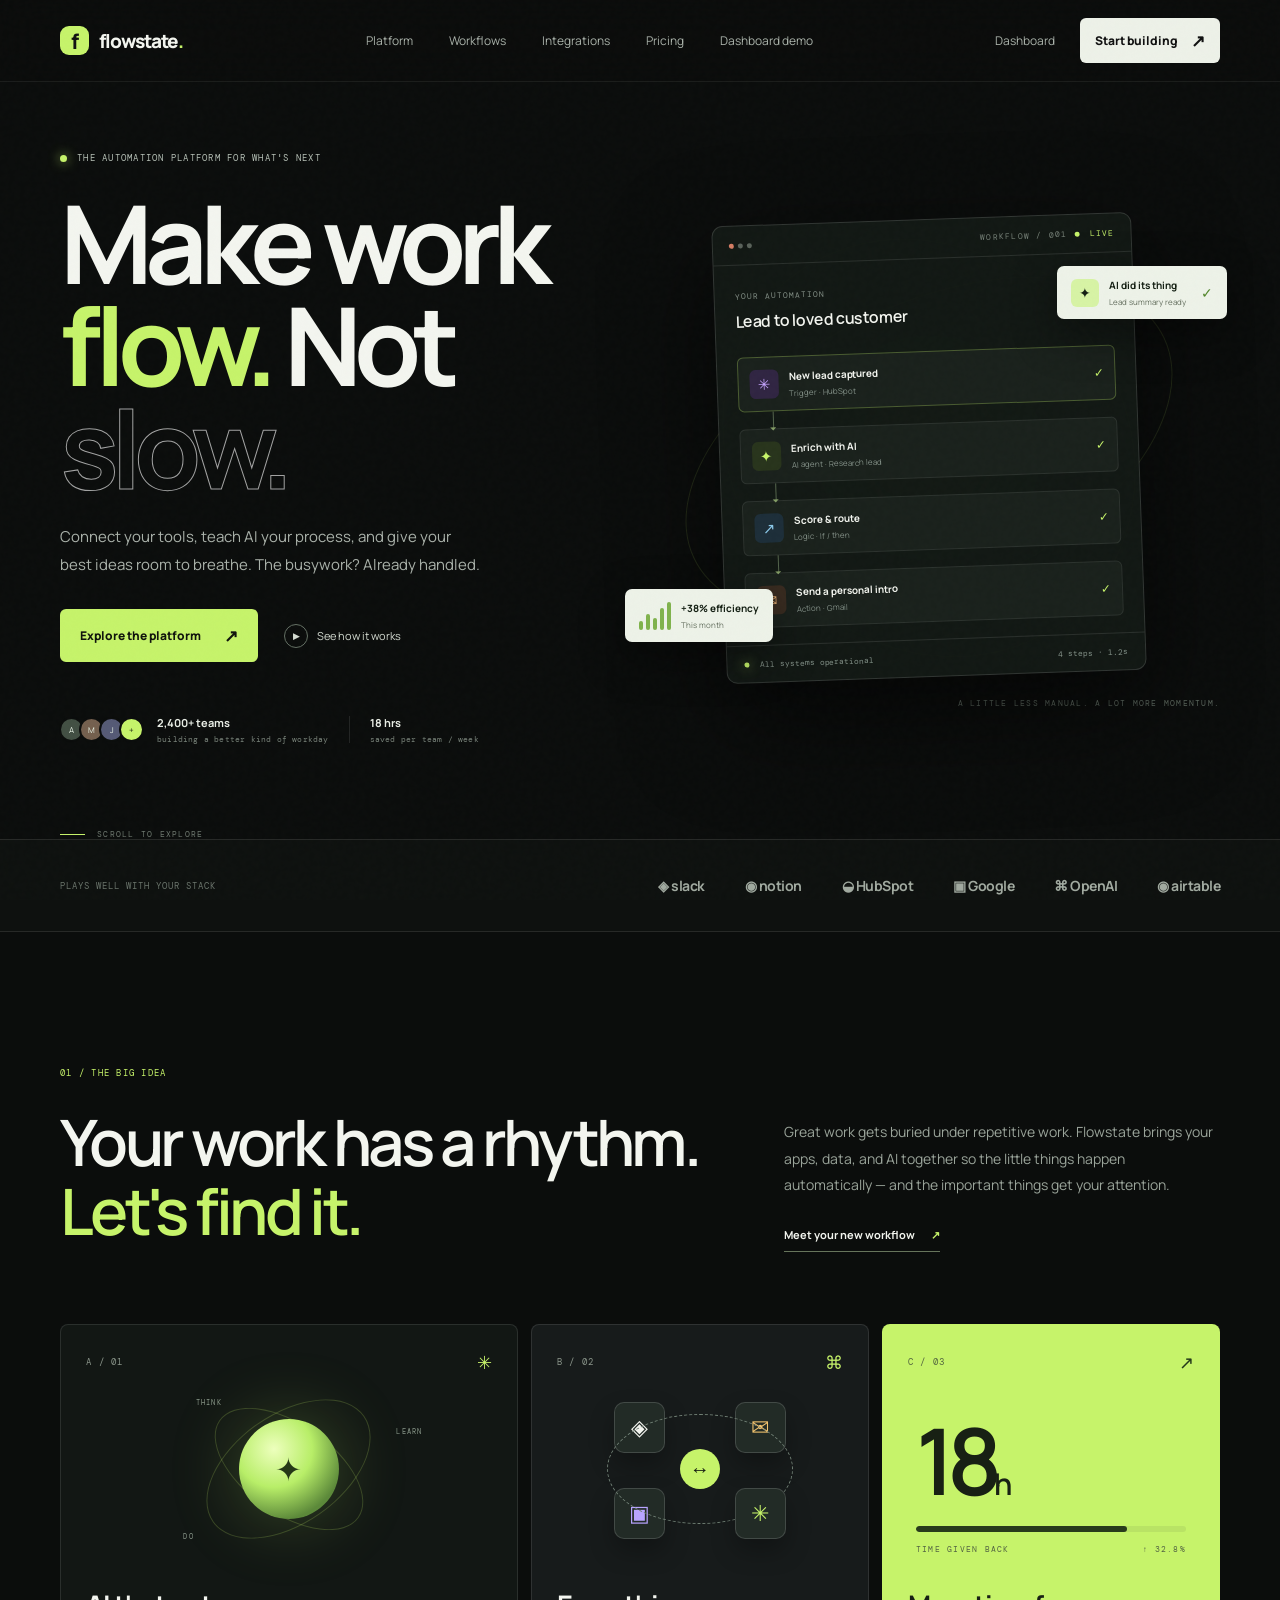
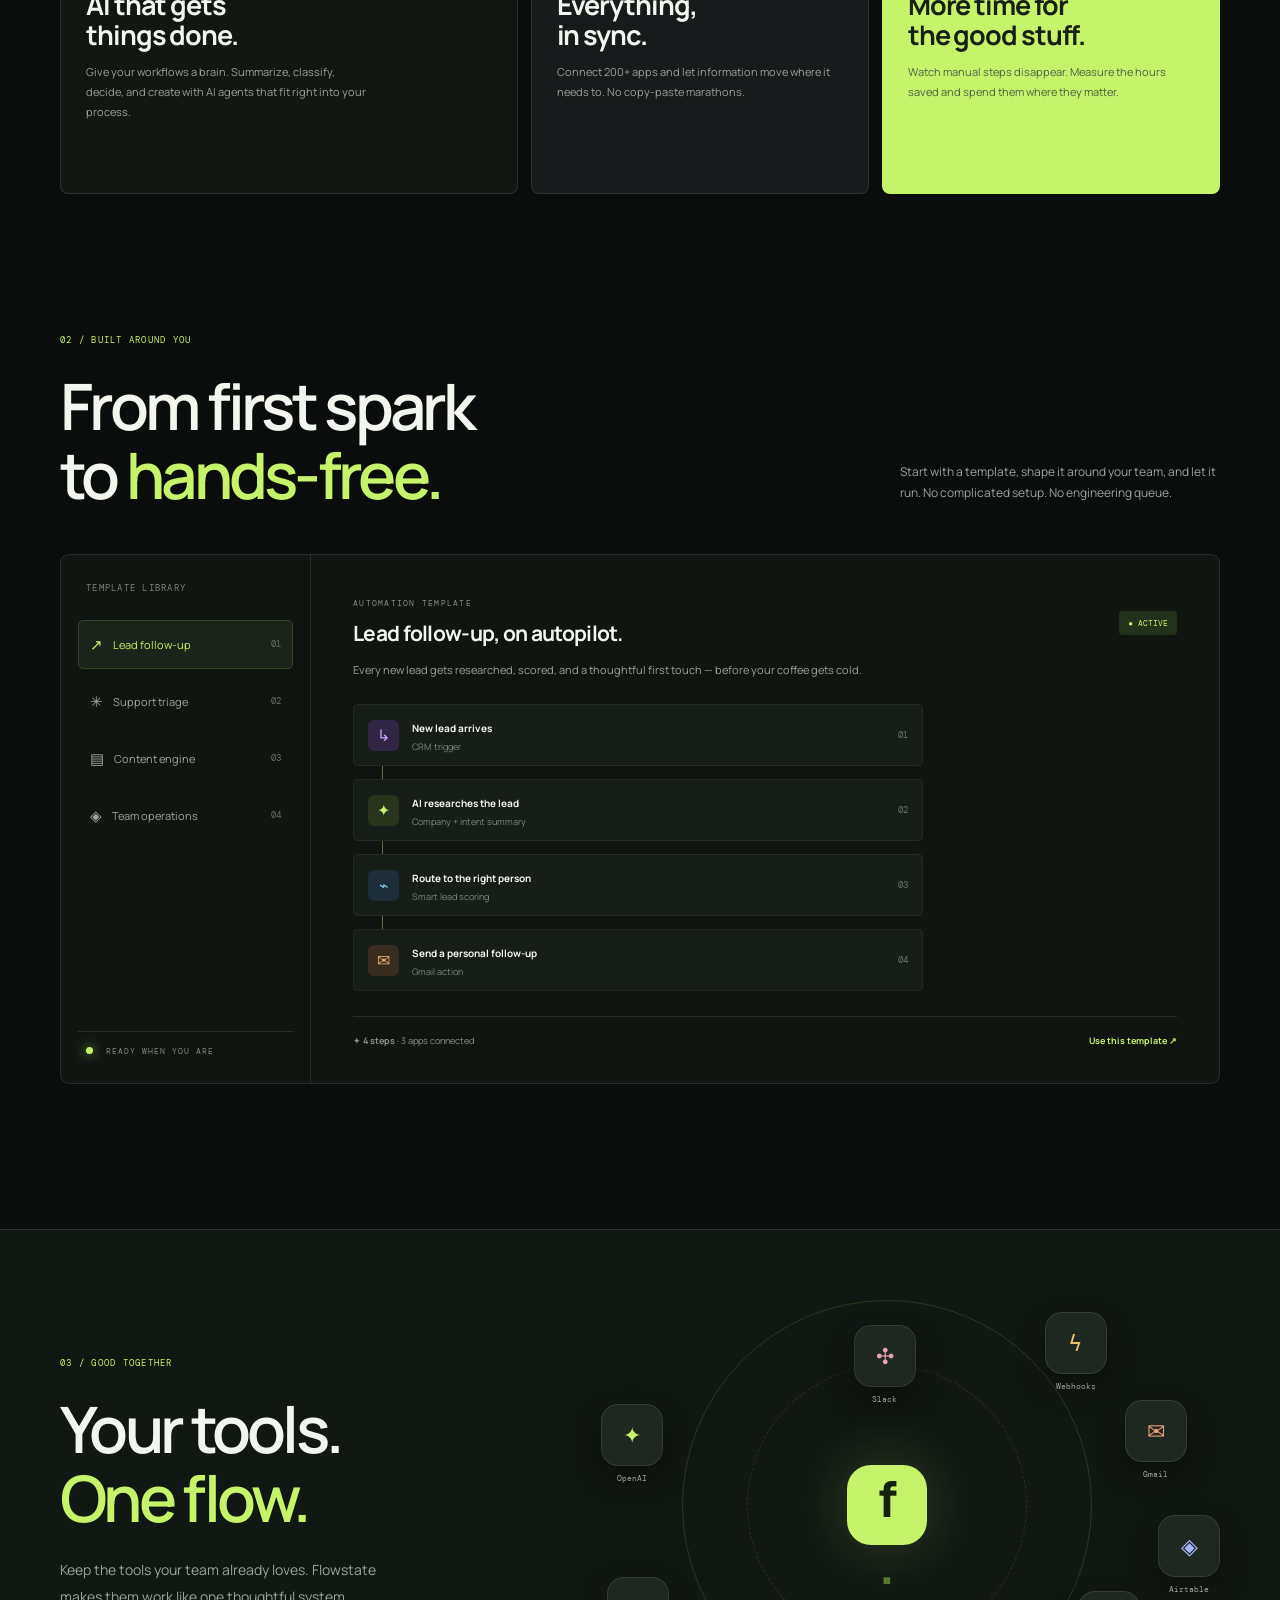
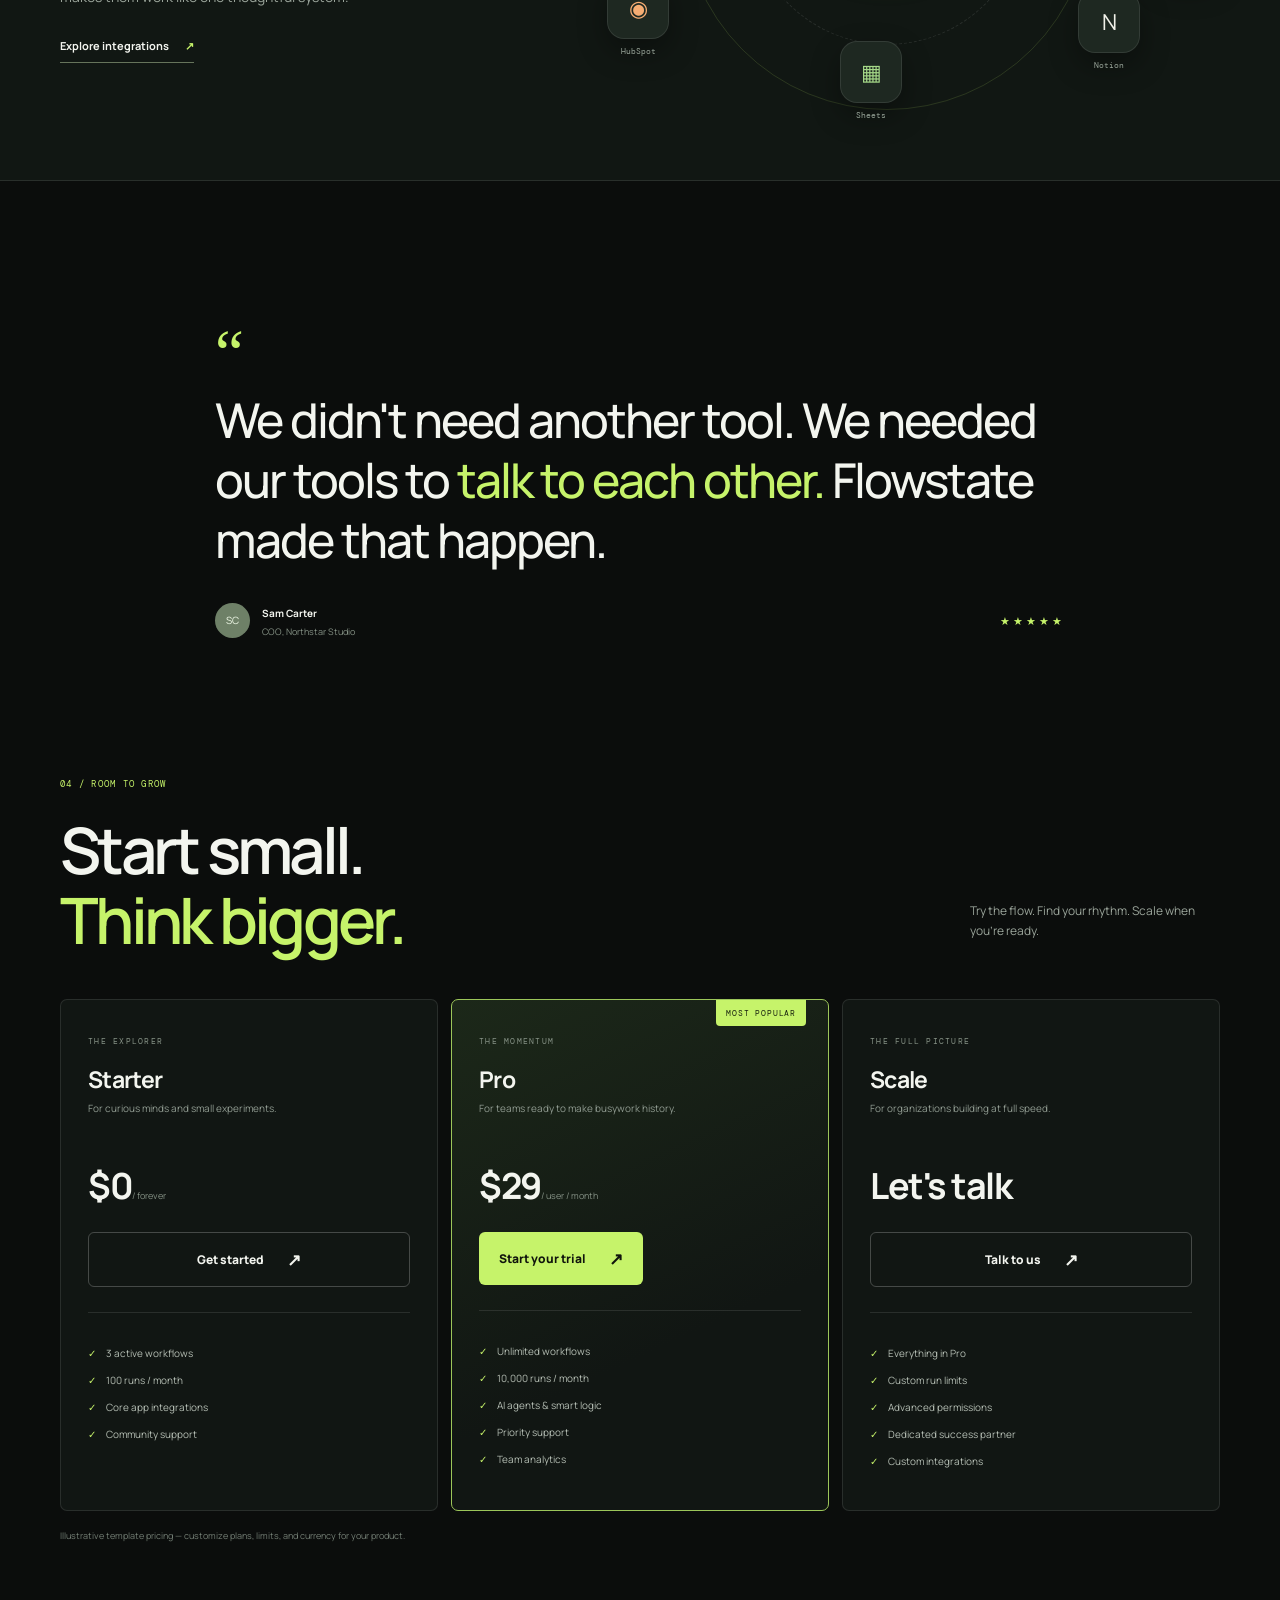
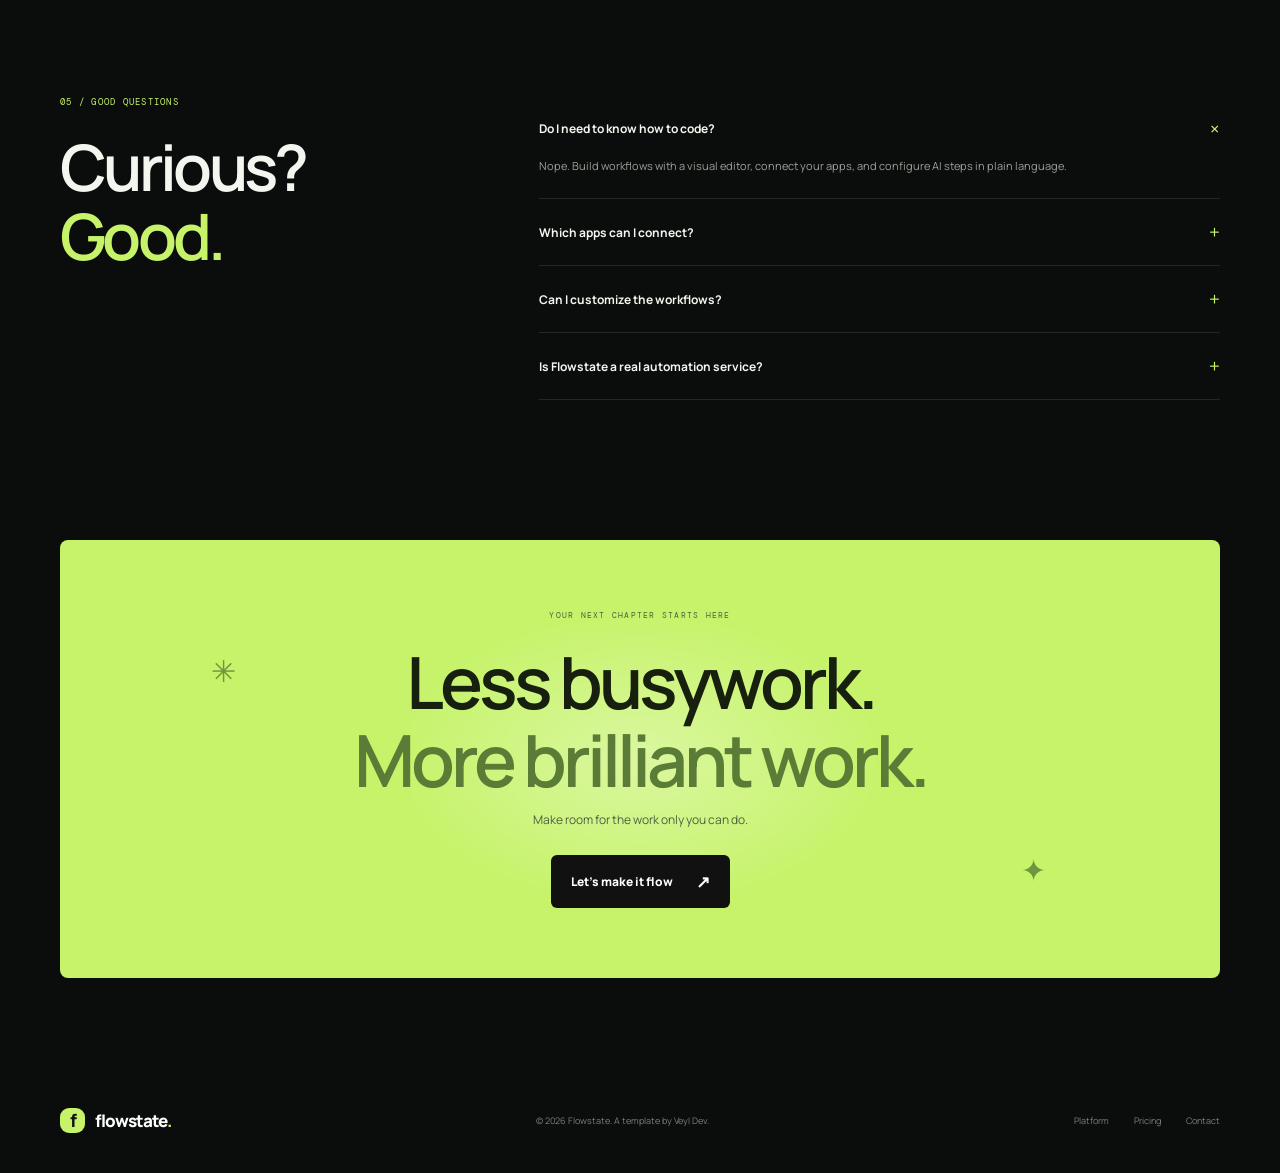
==== commit 666a9c17: "Add dashboard demo link to landing page" ====
--- a/index.html
+++ b/index.html
@@ -1,6 +1,6 @@
 <!doctype html>
 <html lang="en"><head><meta charset="utf-8"><meta name="viewport" content="width=device-width,initial-scale=1"><meta name="theme-color" content="#0b0d0c"><meta name="description" content="Animated AI automation and SaaS landing page template built with responsive HTML, CSS and vanilla JavaScript."><meta property="og:type" content="website"><meta property="og:title" content="Flowstate — Make work flow."><meta property="og:description" content="Connect your tools, teach AI your process, and make work flow."><meta property="og:image" content="assets/img/codester-preview.svg"><link rel="icon" type="image/svg+xml" href="assets/img/favicon.svg"><title>Flowstate — AI Automation Website Template</title><link rel="preconnect" href="https://fonts.googleapis.com"><link rel="preconnect" href="https://fonts.gstatic.com" crossorigin><link href="https://fonts.googleapis.com/css2?family=DM+Mono:wght@400;500&family=Manrope:wght@400;500;600;700;800&display=swap" rel="stylesheet"><link rel="stylesheet" href="assets/css/style.css"></head>
-<body><div class="noise"></div><header class="site-header"><a class="brand" href="#"><span class="brand-mark">f</span><span>flowstate<span class="brand-dot">.</span></span></a><nav class="main-nav" id="mainNav"><a href="#platform">Platform</a><a href="#workflows">Workflows</a><a href="#integrations">Integrations</a><a href="#pricing">Pricing</a></nav><div class="header-actions"><a class="login-link" href="#platform">About</a><a class="button button-small button-light" href="#pricing">Start building <span>↗</span></a><button class="menu-toggle" id="menuToggle" aria-label="Toggle navigation" aria-expanded="false"><i></i><i></i></button></div></header>
+<body><div class="noise"></div><header class="site-header"><a class="brand" href="#"><span class="brand-mark">f</span><span>flowstate<span class="brand-dot">.</span></span></a><nav class="main-nav" id="mainNav"><a href="#platform">Platform</a><a href="#workflows">Workflows</a><a href="#integrations">Integrations</a><a href="#pricing">Pricing</a><a href="dashboard.html">Dashboard demo</a></nav><div class="header-actions"><a class="login-link" href="dashboard.html">Dashboard</a><a class="button button-small button-light" href="#pricing">Start building <span>↗</span></a><button class="menu-toggle" id="menuToggle" aria-label="Toggle navigation" aria-expanded="false"><i></i><i></i></button></div></header>
 <main>
 <section class="hero section-wrap"><div class="hero-copy"><div class="eyebrow reveal"><span class="pulse-dot"></span> THE AUTOMATION PLATFORM FOR WHAT'S NEXT</div><h1 class="reveal">Make work<br><span class="headline-accent">flow.</span> Not <span class="headline-outline">slow.</span></h1><p class="hero-lede reveal">Connect your tools, teach AI your process, and give your best ideas room to breathe. The busywork? Already handled.</p><div class="hero-ctas reveal"><a class="button button-primary" href="#workflows">Explore the platform <span>↗</span></a><a class="text-link" href="#platform"><span class="play-icon">▶</span> See how it works</a></div><div class="hero-proof reveal"><div class="avatar-stack"><span>A</span><span>M</span><span>J</span><span>+</span></div><div><strong>2,400+ teams</strong><small>building a better kind of workday</small></div><div class="proof-divider"></div><div><strong>18 hrs</strong><small>saved per team / week</small></div></div></div>
 <div class="hero-visual reveal"><div class="visual-glow"></div><div class="orbit orbit-one"></div><div class="orbit orbit-two"></div><div class="workflow-window"><div class="window-top"><div class="window-dots"><b></b><b></b><b></b></div><span>WORKFLOW / 001</span><span class="live-pill"><i></i> LIVE</span></div><div class="workflow-title"><div><small>YOUR AUTOMATION</small><h3>Lead to loved customer</h3></div><span class="more-dots">···</span></div><div class="flow-canvas"><div class="flow-node trigger-node"><span class="node-icon icon-purple">✳</span><span><b>New lead captured</b><small>Trigger · HubSpot</small></span><span class="node-check">✓</span></div><div class="flow-connector"><i></i></div><div class="flow-node"><span class="node-icon icon-lime">✦</span><span><b>Enrich with AI</b><small>AI agent · Research lead</small></span><span class="node-check">✓</span></div><div class="flow-connector"><i></i></div><div class="flow-node"><span class="node-icon icon-blue">↗</span><span><b>Score &amp; route</b><small>Logic · If / then</small></span><span class="node-check">✓</span></div><div class="flow-connector"><i></i></div><div class="flow-node final-node"><span class="node-icon icon-orange">✉</span><span><b>Send a personal intro</b><small>Action · Gmail</small></span><span class="node-check">✓</span></div></div><div class="window-bottom"><span><i class="status-dot"></i> All systems operational</span><span>4 steps · 1.2s</span></div></div><div class="float-card float-card-top"><span class="float-icon">✦</span><span><b>AI did its thing</b><small>Lead summary ready</small></span><span class="tiny-check">✓</span></div><div class="float-card float-card-bottom"><span class="mini-bars"><i></i><i></i><i></i><i></i><i></i></span><span><b>+38% efficiency</b><small>This month</small></span></div><div class="hero-caption">A LITTLE LESS MANUAL. A LOT MORE MOMENTUM.</div></div><div class="hero-scroll"><span></span> SCROLL TO EXPLORE</div></section>
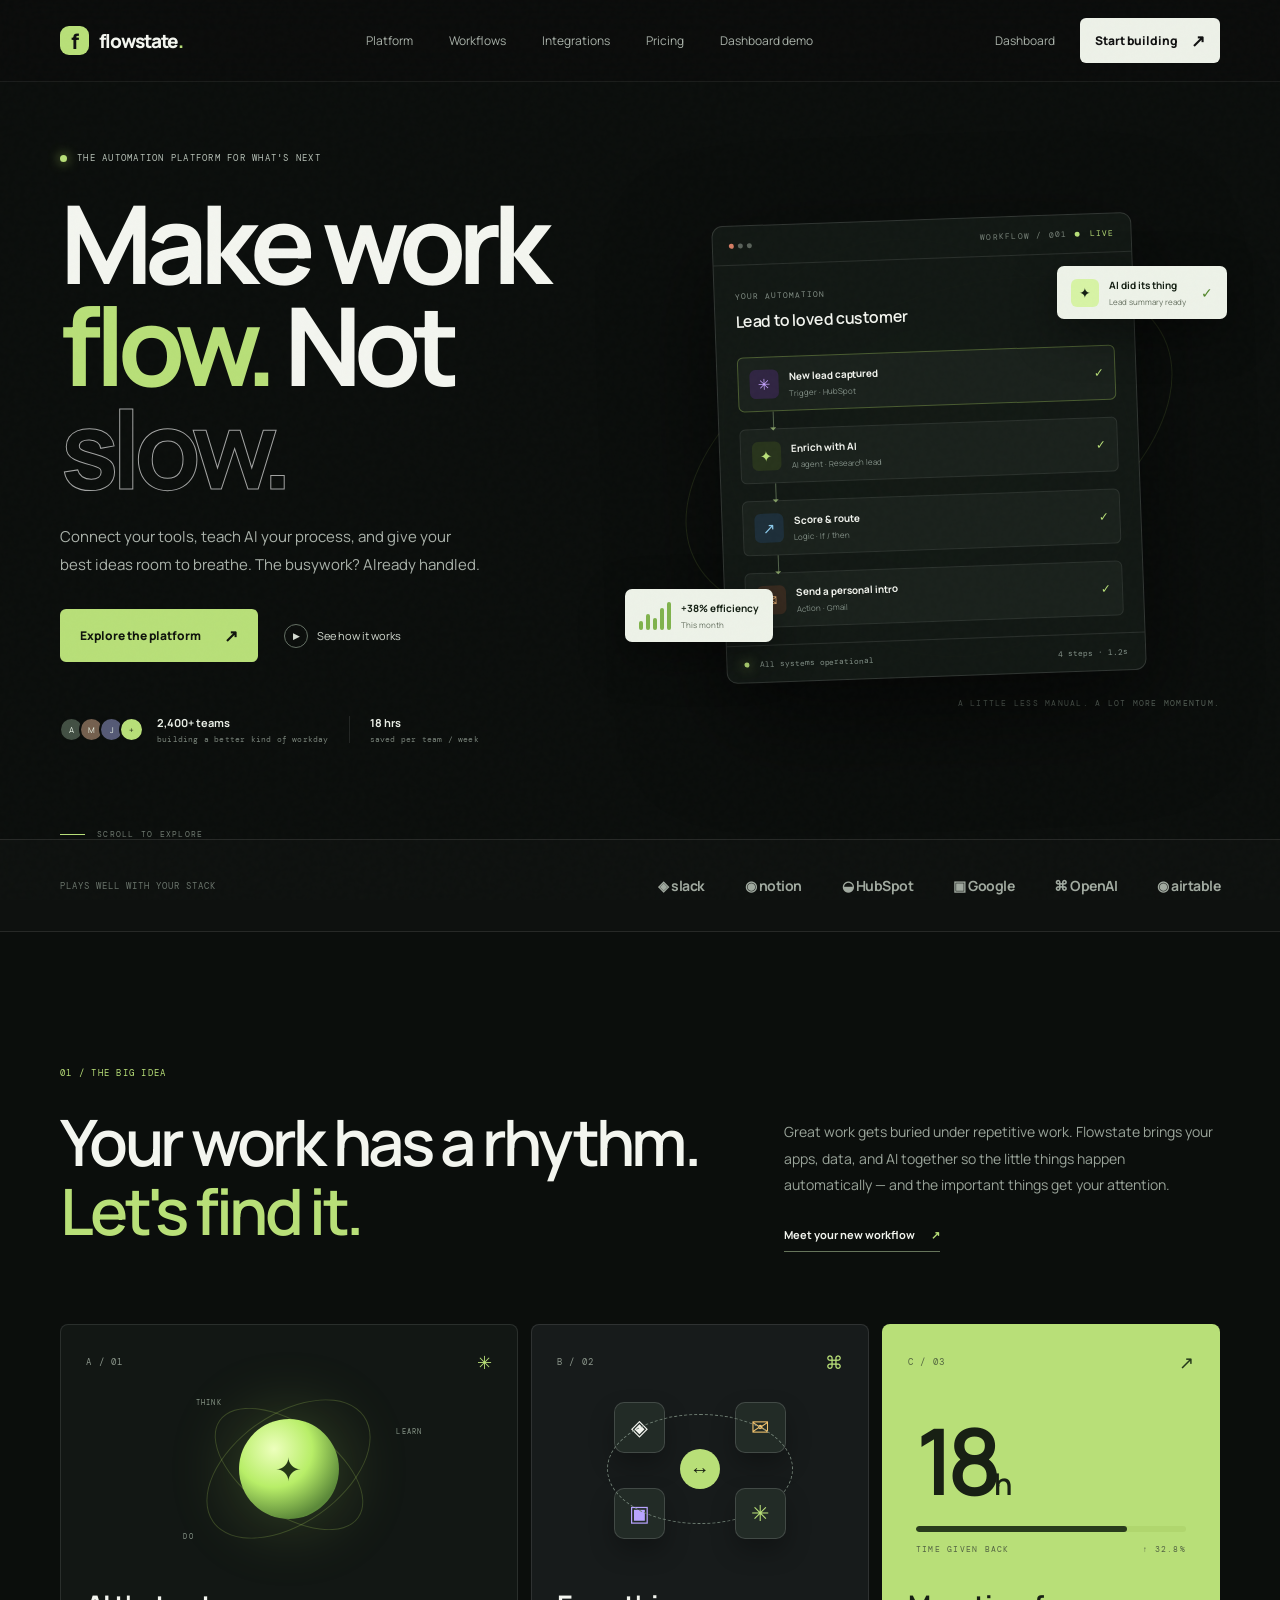
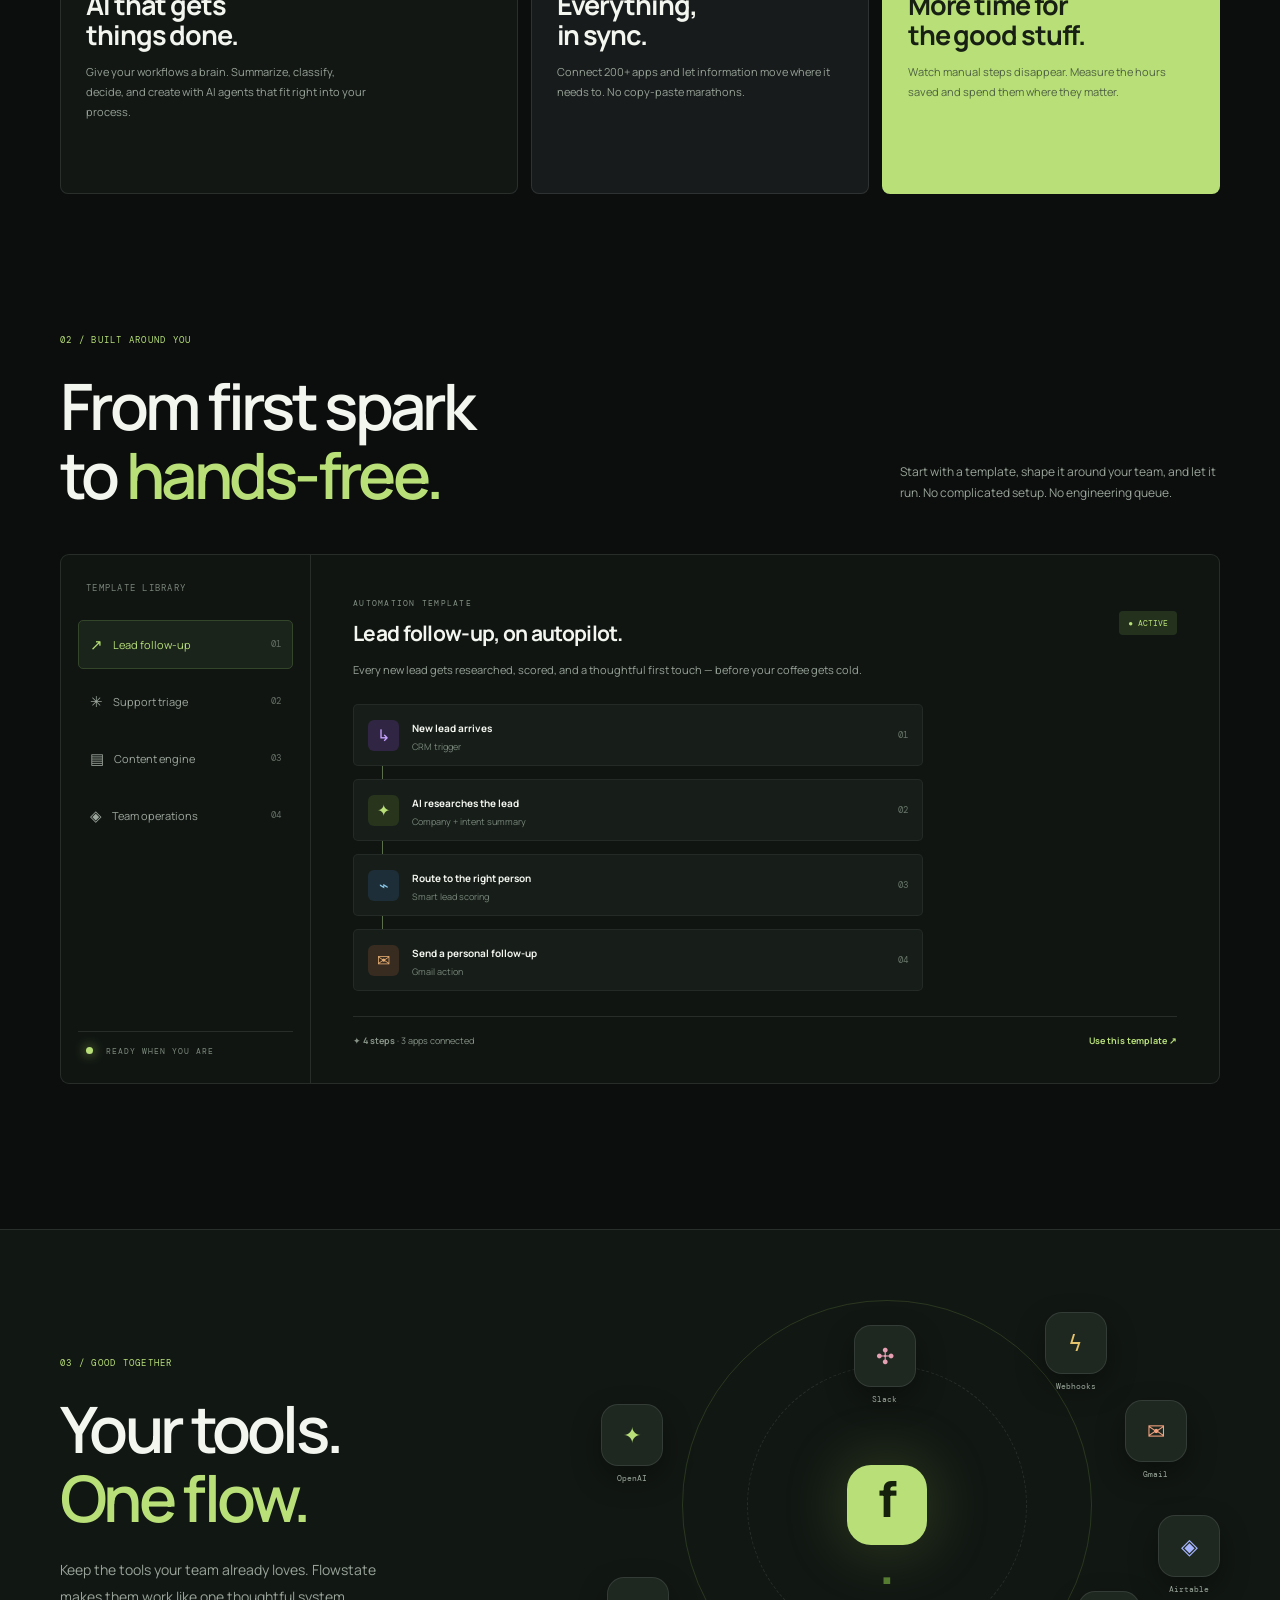
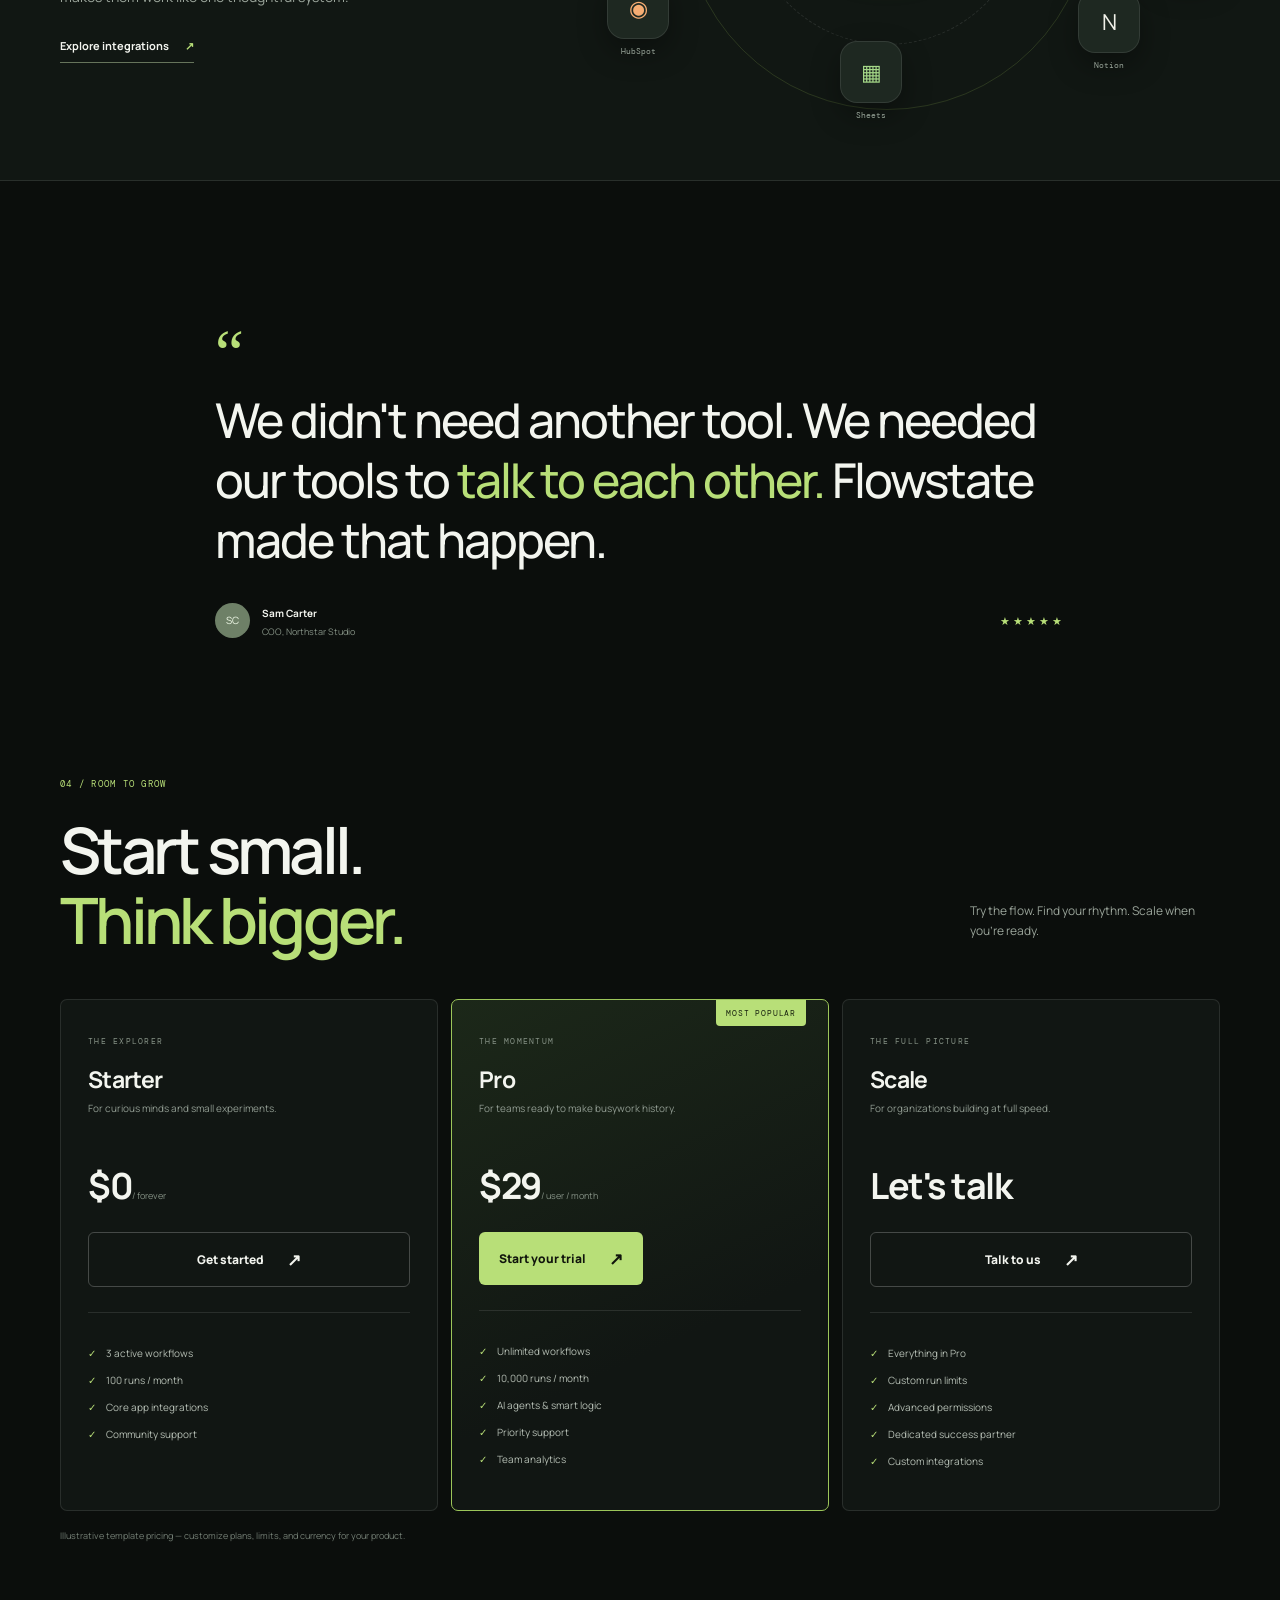
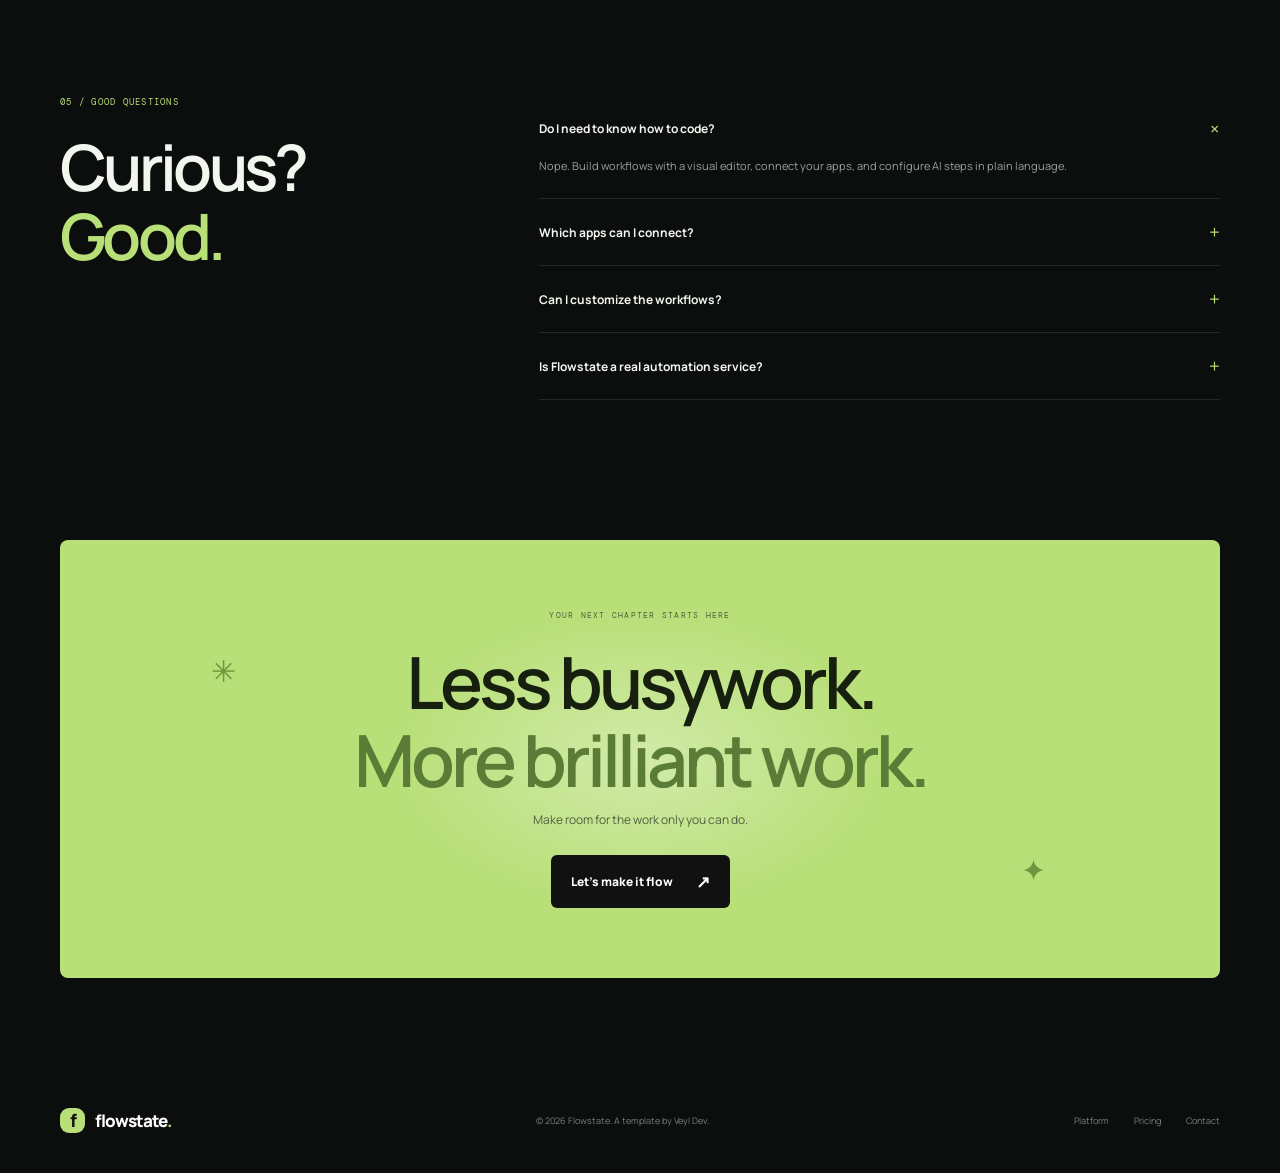
==== commit cab3e18a: "Load centralized kit configuration on landing page" ====
--- a/index.html
+++ b/index.html
@@ -13,4 +13,4 @@
 <section class="pricing-section section-wrap" id="pricing"><div class="section-kicker reveal">04 / ROOM TO GROW</div><div class="pricing-heading"><h2 class="reveal">Start small.<br><em>Think bigger.</em></h2><p class="reveal">Try the flow. Find your rhythm. Scale when you're ready.</p></div><div class="pricing-grid"><article class="price-card reveal"><span class="plan-label">THE EXPLORER</span><h3>Starter</h3><p>For curious minds and small experiments.</p><div class="price">$0<span>/ forever</span></div><a class="button button-outline" href="mailto:hello@example.com?subject=Flowstate%20Starter">Get started <span>↗</span></a><ul><li>3 active workflows</li><li>100 runs / month</li><li>Core app integrations</li><li>Community support</li></ul></article><article class="price-card price-featured reveal"><div class="popular-tag">MOST POPULAR</div><span class="plan-label">THE MOMENTUM</span><h3>Pro</h3><p>For teams ready to make busywork history.</p><div class="price">$29<span>/ user / month</span></div><a class="button button-primary" href="mailto:hello@example.com?subject=Flowstate%20Pro">Start your trial <span>↗</span></a><ul><li>Unlimited workflows</li><li>10,000 runs / month</li><li>AI agents &amp; smart logic</li><li>Priority support</li><li>Team analytics</li></ul></article><article class="price-card reveal"><span class="plan-label">THE FULL PICTURE</span><h3>Scale</h3><p>For organizations building at full speed.</p><div class="price">Let's talk</div><a class="button button-outline" href="mailto:hello@example.com?subject=Flowstate%20Scale">Talk to us <span>↗</span></a><ul><li>Everything in Pro</li><li>Custom run limits</li><li>Advanced permissions</li><li>Dedicated success partner</li><li>Custom integrations</li></ul></article></div><p class="pricing-footnote">Illustrative template pricing — customize plans, limits, and currency for your product.</p></section>
 <section class="faq-section section-wrap"><div><div class="section-kicker reveal">05 / GOOD QUESTIONS</div><h2 class="reveal">Curious?<br><em>Good.</em></h2></div><div class="faq-list reveal"><details open><summary>Do I need to know how to code?<span>+</span></summary><p>Nope. Build workflows with a visual editor, connect your apps, and configure AI steps in plain language.</p></details><details><summary>Which apps can I connect?<span>+</span></summary><p>Use the integrations your team already relies on. This template illustrates common connections and can be adapted to your own integration catalog.</p></details><details><summary>Can I customize the workflows?<span>+</span></summary><p>Absolutely. The examples are starting points. Change triggers, actions, conditions, and copy to fit your product.</p></details><details><summary>Is Flowstate a real automation service?<span>+</span></summary><p>Flowstate is a fictional brand used to demonstrate this website template. Connect your own backend and automation platform before launch.</p></details></div></section>
 <section class="final-cta section-wrap"><div class="cta-glow"></div><div class="section-kicker">YOUR NEXT CHAPTER STARTS HERE</div><h2>Less busywork.<br><em>More brilliant work.</em></h2><p>Make room for the work only you can do.</p><a class="button button-dark" href="mailto:hello@example.com?subject=Let's%20talk%20automation">Let's make it flow <span>↗</span></a><div class="cta-spark spark-one">✳</div><div class="cta-spark spark-two">✦</div></section>
-</main><footer class="site-footer section-wrap" id="footer"><a class="brand" href="#"><span class="brand-mark">f</span><span>flowstate<span class="brand-dot">.</span></span></a><span>© <span id="year"></span> Flowstate. A template by Veyl Dev.</span><div><a href="#platform">Platform</a><a href="#pricing">Pricing</a><a href="mailto:hello@example.com">Contact</a></div></footer><script src="assets/js/main.js"></script></body></html>+</main><footer class="site-footer section-wrap" id="footer"><a class="brand" href="#"><span class="brand-mark">f</span><span>flowstate<span class="brand-dot">.</span></span></a><span>© <span id="year"></span> Flowstate. A template by Veyl Dev.</span><div><a href="#platform">Platform</a><a href="#pricing">Pricing</a><a href="mailto:hello@example.com">Contact</a></div></footer><script src="assets/js/config.js"></script><script src="assets/js/main.js"></script></body></html>
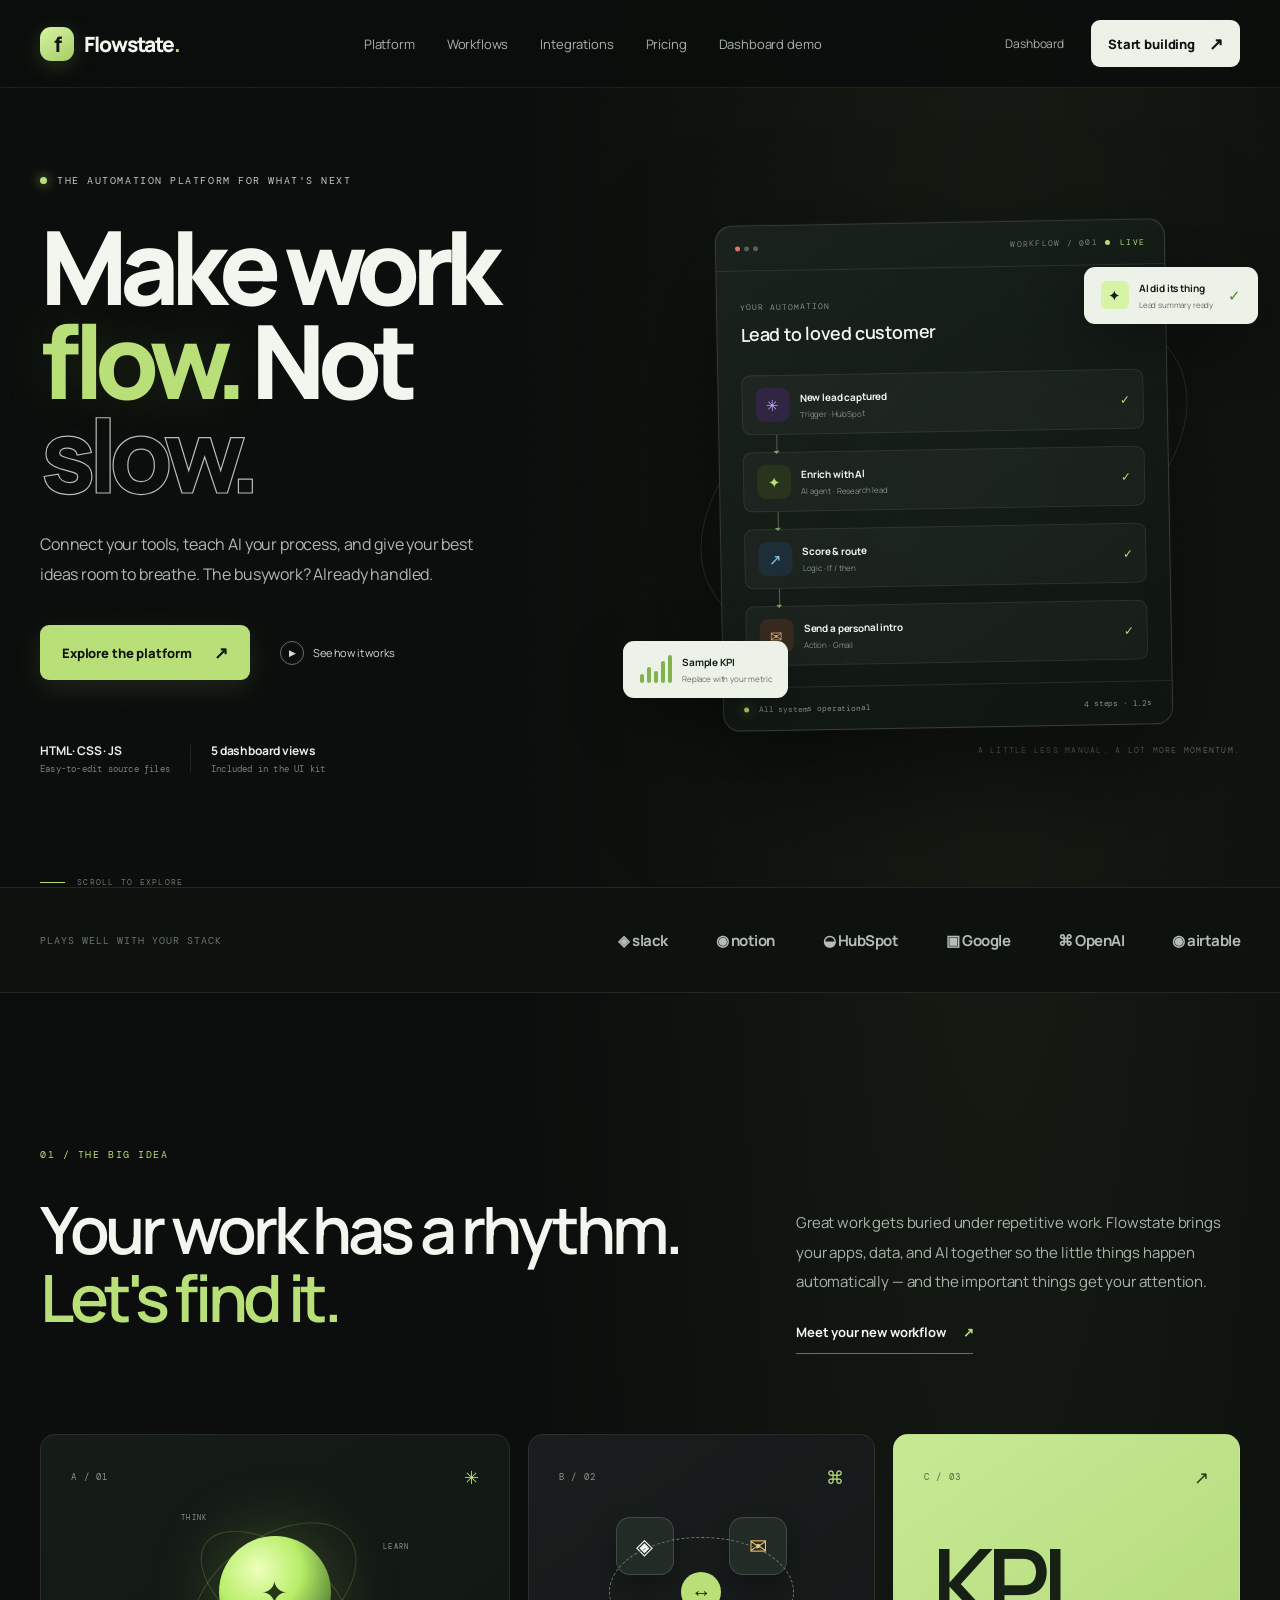
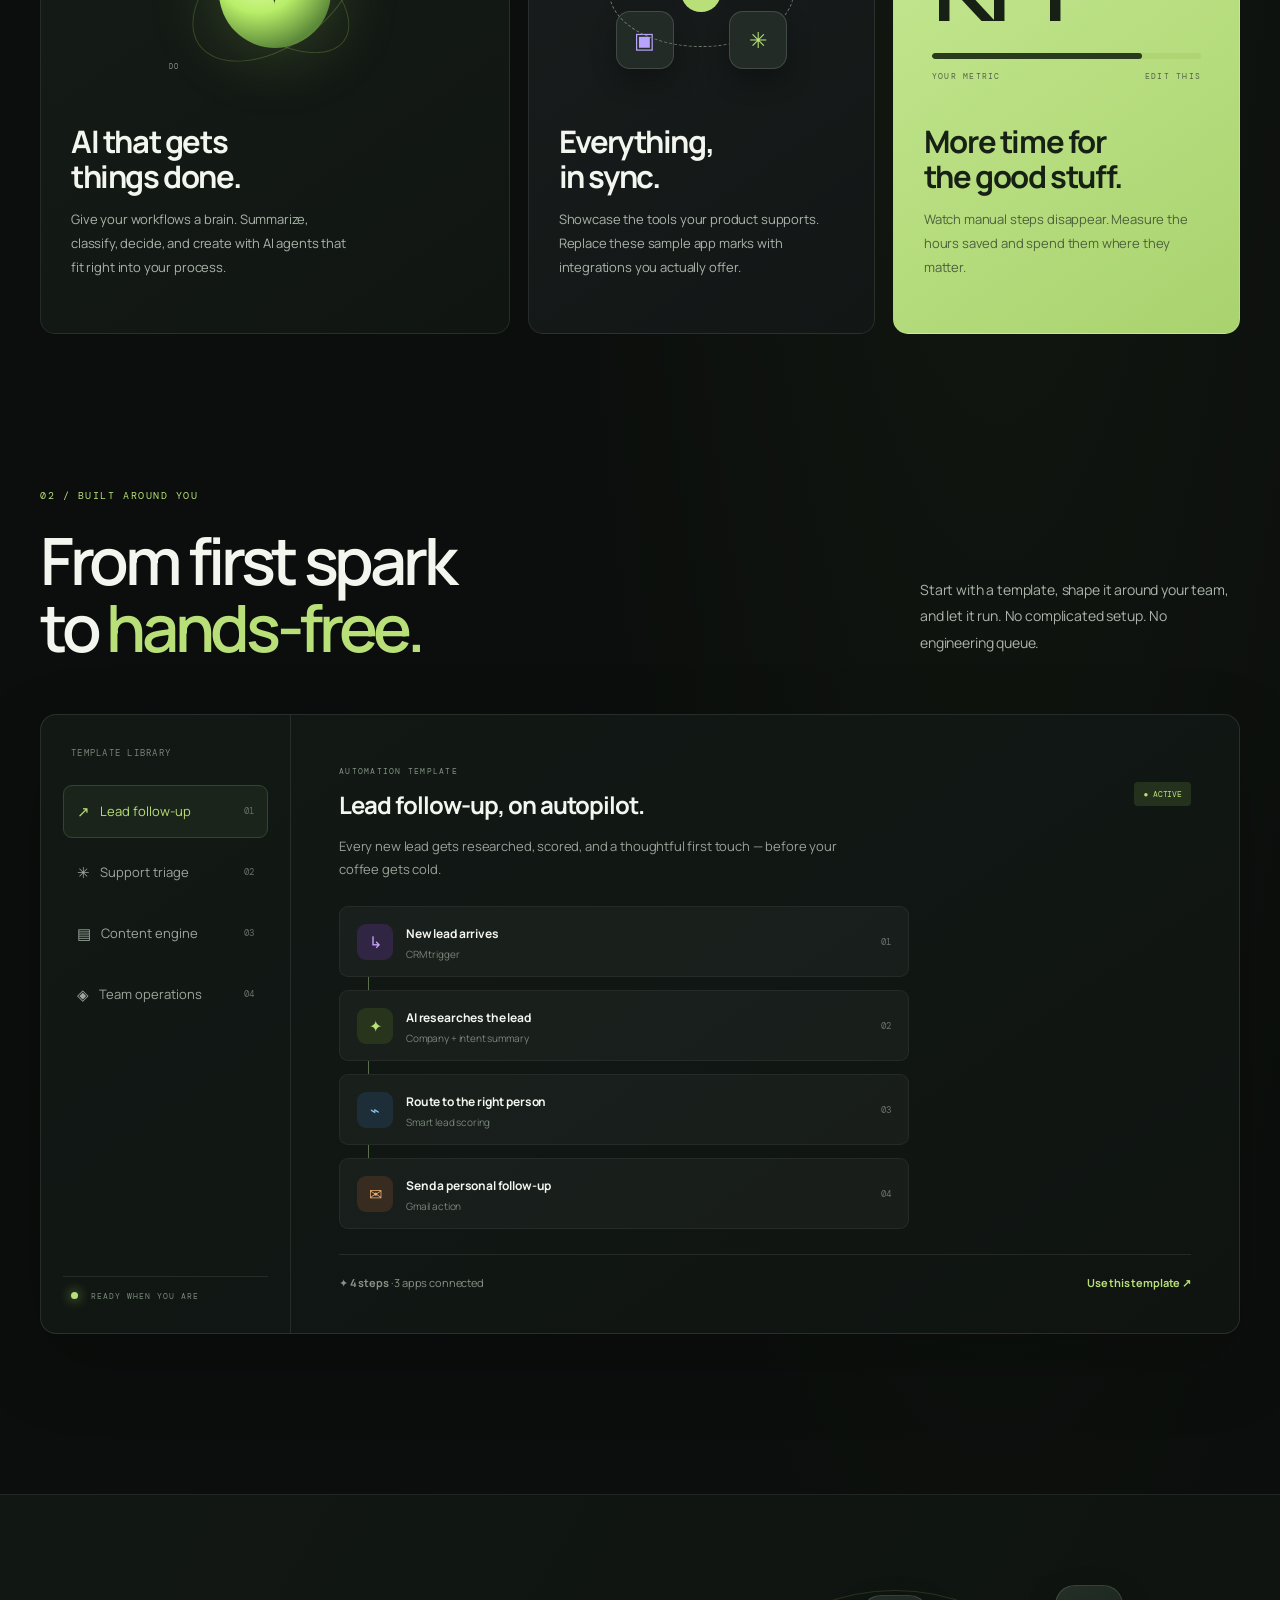
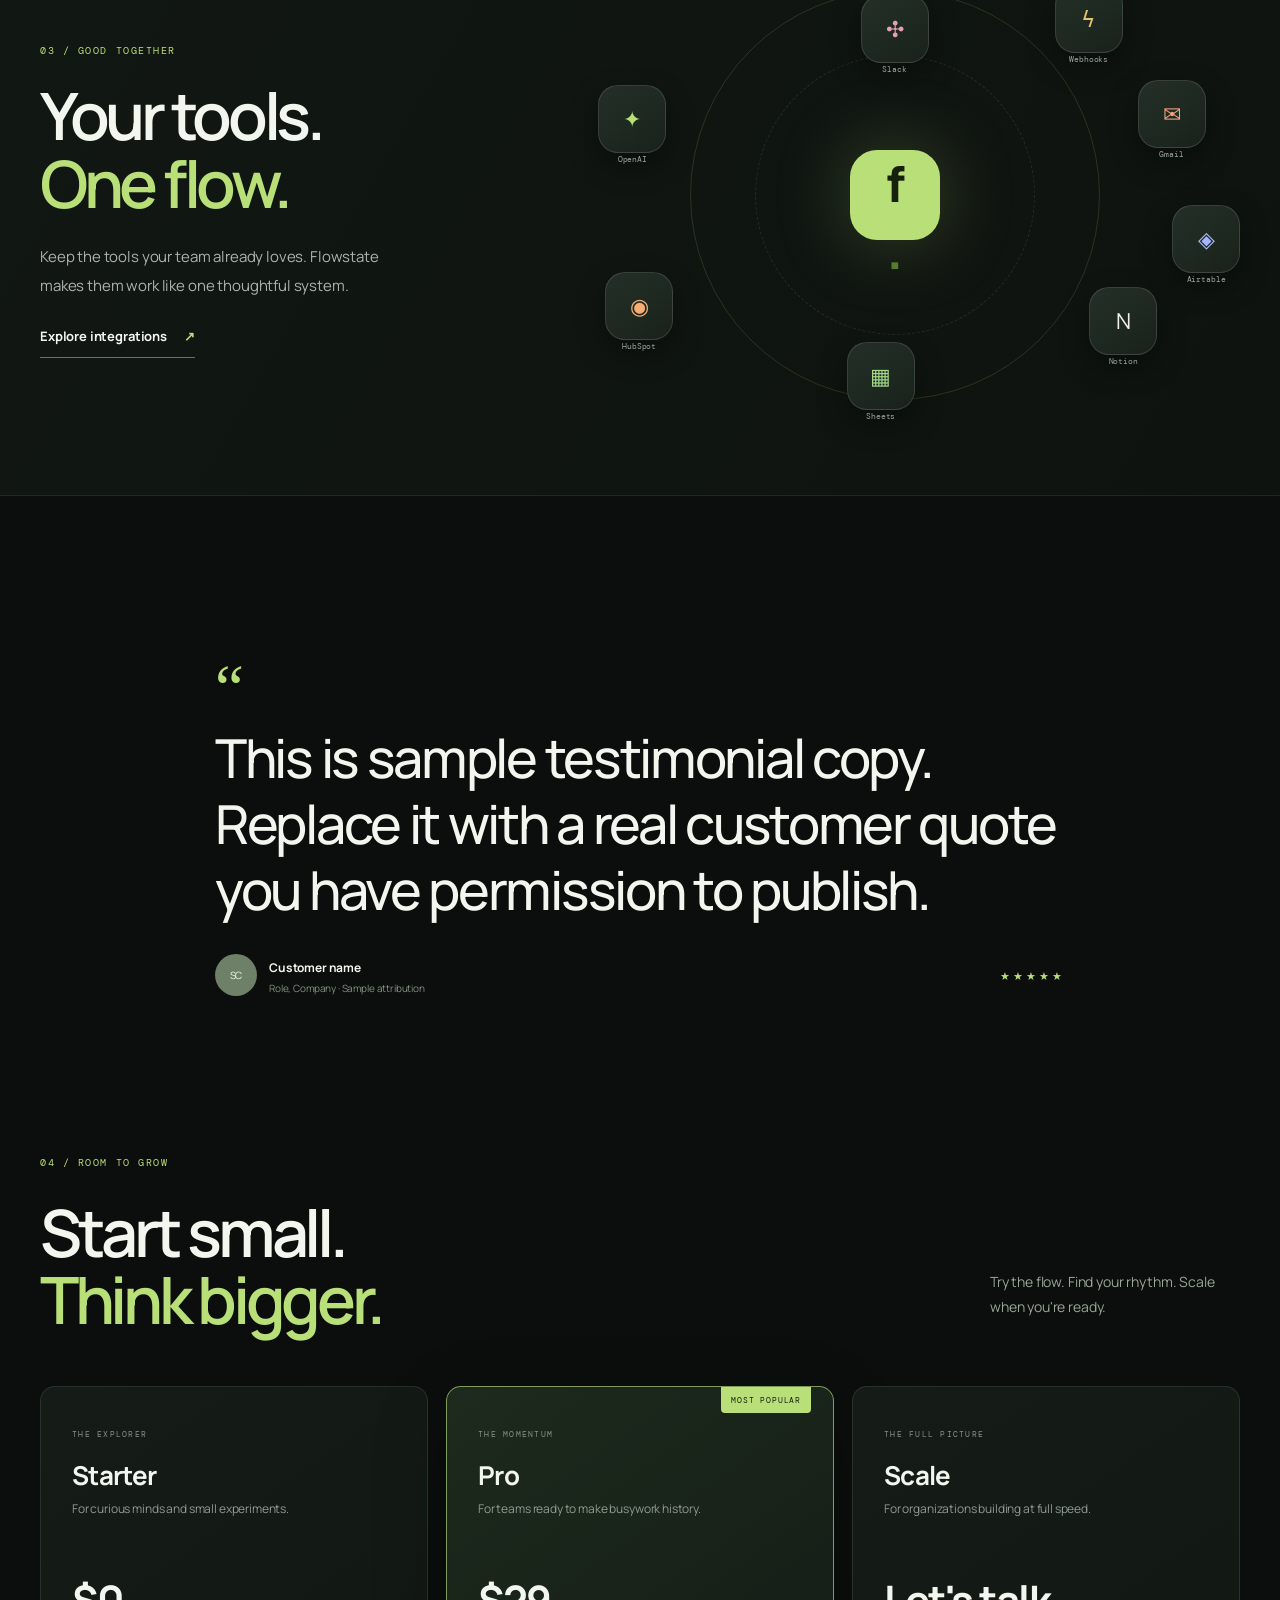
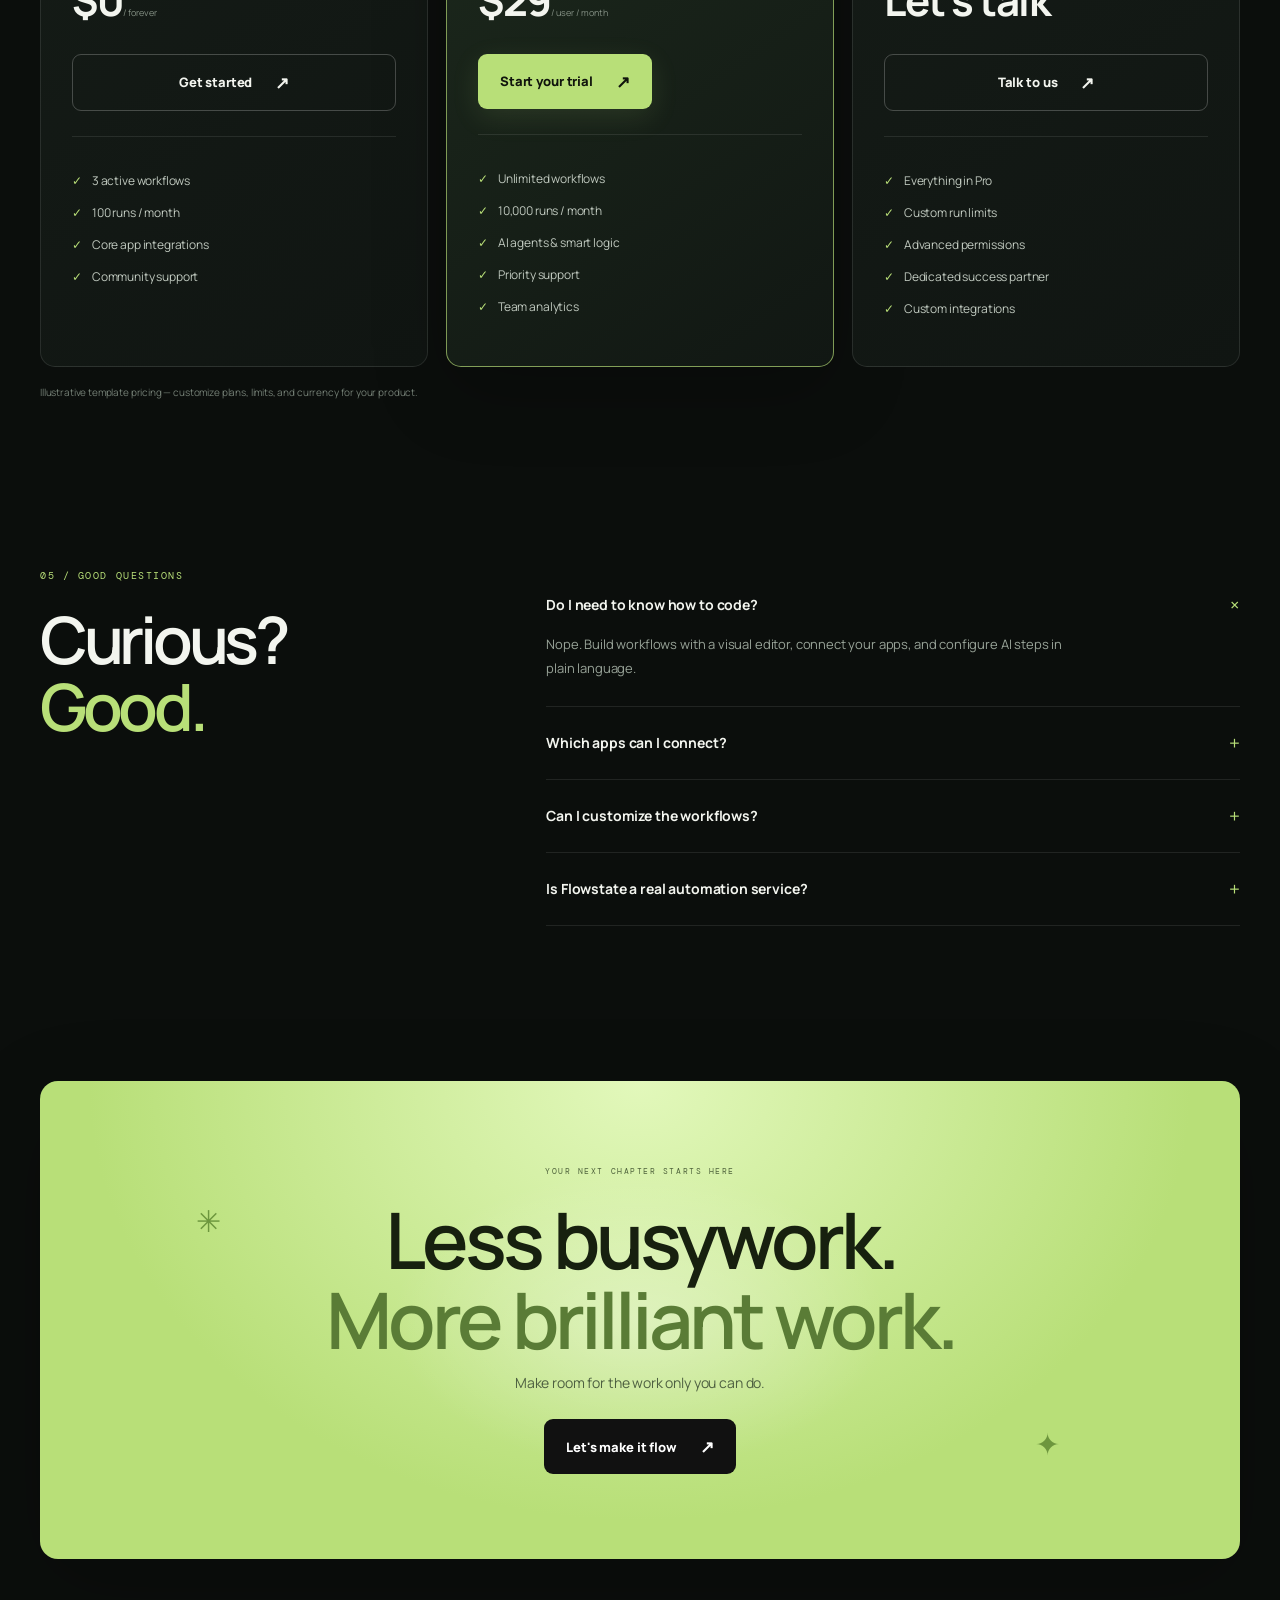
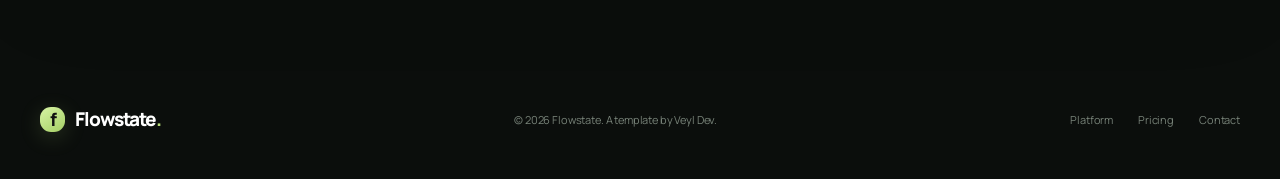
==== commit f72243bd: "Remove unsupported marketing proof from demo landing page" ====
--- a/index.html
+++ b/index.html
@@ -2,15 +2,15 @@
 <html lang="en"><head><meta charset="utf-8"><meta name="viewport" content="width=device-width,initial-scale=1"><meta name="theme-color" content="#0b0d0c"><meta name="description" content="Animated AI automation and SaaS landing page template built with responsive HTML, CSS and vanilla JavaScript."><meta property="og:type" content="website"><meta property="og:title" content="Flowstate — Make work flow."><meta property="og:description" content="Connect your tools, teach AI your process, and make work flow."><meta property="og:image" content="assets/img/codester-preview.svg"><link rel="icon" type="image/svg+xml" href="assets/img/favicon.svg"><title>Flowstate — AI Automation Website Template</title><link rel="preconnect" href="https://fonts.googleapis.com"><link rel="preconnect" href="https://fonts.gstatic.com" crossorigin><link href="https://fonts.googleapis.com/css2?family=DM+Mono:wght@400;500&family=Manrope:wght@400;500;600;700;800&display=swap" rel="stylesheet"><link rel="stylesheet" href="assets/css/style.css"></head>
 <body><div class="noise"></div><header class="site-header"><a class="brand" href="#"><span class="brand-mark">f</span><span>flowstate<span class="brand-dot">.</span></span></a><nav class="main-nav" id="mainNav"><a href="#platform">Platform</a><a href="#workflows">Workflows</a><a href="#integrations">Integrations</a><a href="#pricing">Pricing</a><a href="dashboard.html">Dashboard demo</a></nav><div class="header-actions"><a class="login-link" href="dashboard.html">Dashboard</a><a class="button button-small button-light" href="#pricing">Start building <span>↗</span></a><button class="menu-toggle" id="menuToggle" aria-label="Toggle navigation" aria-expanded="false"><i></i><i></i></button></div></header>
 <main>
-<section class="hero section-wrap"><div class="hero-copy"><div class="eyebrow reveal"><span class="pulse-dot"></span> THE AUTOMATION PLATFORM FOR WHAT'S NEXT</div><h1 class="reveal">Make work<br><span class="headline-accent">flow.</span> Not <span class="headline-outline">slow.</span></h1><p class="hero-lede reveal">Connect your tools, teach AI your process, and give your best ideas room to breathe. The busywork? Already handled.</p><div class="hero-ctas reveal"><a class="button button-primary" href="#workflows">Explore the platform <span>↗</span></a><a class="text-link" href="#platform"><span class="play-icon">▶</span> See how it works</a></div><div class="hero-proof reveal"><div class="avatar-stack"><span>A</span><span>M</span><span>J</span><span>+</span></div><div><strong>2,400+ teams</strong><small>building a better kind of workday</small></div><div class="proof-divider"></div><div><strong>18 hrs</strong><small>saved per team / week</small></div></div></div>
-<div class="hero-visual reveal"><div class="visual-glow"></div><div class="orbit orbit-one"></div><div class="orbit orbit-two"></div><div class="workflow-window"><div class="window-top"><div class="window-dots"><b></b><b></b><b></b></div><span>WORKFLOW / 001</span><span class="live-pill"><i></i> LIVE</span></div><div class="workflow-title"><div><small>YOUR AUTOMATION</small><h3>Lead to loved customer</h3></div><span class="more-dots">···</span></div><div class="flow-canvas"><div class="flow-node trigger-node"><span class="node-icon icon-purple">✳</span><span><b>New lead captured</b><small>Trigger · HubSpot</small></span><span class="node-check">✓</span></div><div class="flow-connector"><i></i></div><div class="flow-node"><span class="node-icon icon-lime">✦</span><span><b>Enrich with AI</b><small>AI agent · Research lead</small></span><span class="node-check">✓</span></div><div class="flow-connector"><i></i></div><div class="flow-node"><span class="node-icon icon-blue">↗</span><span><b>Score &amp; route</b><small>Logic · If / then</small></span><span class="node-check">✓</span></div><div class="flow-connector"><i></i></div><div class="flow-node final-node"><span class="node-icon icon-orange">✉</span><span><b>Send a personal intro</b><small>Action · Gmail</small></span><span class="node-check">✓</span></div></div><div class="window-bottom"><span><i class="status-dot"></i> All systems operational</span><span>4 steps · 1.2s</span></div></div><div class="float-card float-card-top"><span class="float-icon">✦</span><span><b>AI did its thing</b><small>Lead summary ready</small></span><span class="tiny-check">✓</span></div><div class="float-card float-card-bottom"><span class="mini-bars"><i></i><i></i><i></i><i></i><i></i></span><span><b>+38% efficiency</b><small>This month</small></span></div><div class="hero-caption">A LITTLE LESS MANUAL. A LOT MORE MOMENTUM.</div></div><div class="hero-scroll"><span></span> SCROLL TO EXPLORE</div></section>
+<section class="hero section-wrap"><div class="hero-copy"><div class="eyebrow reveal"><span class="pulse-dot"></span> THE AUTOMATION PLATFORM FOR WHAT'S NEXT</div><h1 class="reveal">Make work<br><span class="headline-accent">flow.</span> Not <span class="headline-outline">slow.</span></h1><p class="hero-lede reveal">Connect your tools, teach AI your process, and give your best ideas room to breathe. The busywork? Already handled.</p><div class="hero-ctas reveal"><a class="button button-primary" href="#workflows">Explore the platform <span>↗</span></a><a class="text-link" href="#platform"><span class="play-icon">▶</span> See how it works</a></div><div class="hero-proof reveal"><div><strong>HTML · CSS · JS</strong><small>Easy-to-edit source files</small></div><div class="proof-divider"></div><div><strong>5 dashboard views</strong><small>Included in the UI kit</small></div></div></div>
+<div class="hero-visual reveal"><div class="visual-glow"></div><div class="orbit orbit-one"></div><div class="orbit orbit-two"></div><div class="workflow-window"><div class="window-top"><div class="window-dots"><b></b><b></b><b></b></div><span>WORKFLOW / 001</span><span class="live-pill"><i></i> LIVE</span></div><div class="workflow-title"><div><small>YOUR AUTOMATION</small><h3>Lead to loved customer</h3></div><span class="more-dots">···</span></div><div class="flow-canvas"><div class="flow-node trigger-node"><span class="node-icon icon-purple">✳</span><span><b>New lead captured</b><small>Trigger · HubSpot</small></span><span class="node-check">✓</span></div><div class="flow-connector"><i></i></div><div class="flow-node"><span class="node-icon icon-lime">✦</span><span><b>Enrich with AI</b><small>AI agent · Research lead</small></span><span class="node-check">✓</span></div><div class="flow-connector"><i></i></div><div class="flow-node"><span class="node-icon icon-blue">↗</span><span><b>Score &amp; route</b><small>Logic · If / then</small></span><span class="node-check">✓</span></div><div class="flow-connector"><i></i></div><div class="flow-node final-node"><span class="node-icon icon-orange">✉</span><span><b>Send a personal intro</b><small>Action · Gmail</small></span><span class="node-check">✓</span></div></div><div class="window-bottom"><span><i class="status-dot"></i> All systems operational</span><span>4 steps · 1.2s</span></div></div><div class="float-card float-card-top"><span class="float-icon">✦</span><span><b>AI did its thing</b><small>Lead summary ready</small></span><span class="tiny-check">✓</span></div><div class="float-card float-card-bottom"><span class="mini-bars"><i></i><i></i><i></i><i></i><i></i></span><span><b>Sample KPI</b><small>Replace with your metric</small></span></div><div class="hero-caption">A LITTLE LESS MANUAL. A LOT MORE MOMENTUM.</div></div><div class="hero-scroll"><span></span> SCROLL TO EXPLORE</div></section>
 <section class="logo-strip"><div class="section-wrap logo-inner"><span>PLAYS WELL WITH YOUR STACK</span><div class="logo-list"><b>◈ slack</b><b>◉ notion</b><b>◒ HubSpot</b><b>▣ Google</b><b>⌘ OpenAI</b><b>◉ airtable</b></div></div></section>
 <section class="intro-section section-wrap" id="platform"><div class="section-kicker reveal">01 / THE BIG IDEA</div><div class="intro-grid"><h2 class="reveal">Your work has a rhythm.<br><em>Let's find it.</em></h2><div class="intro-side reveal"><p>Great work gets buried under repetitive work. Flowstate brings your apps, data, and AI together so the little things happen automatically — and the important things get your attention.</p><a class="under-link" href="#workflows">Meet your new workflow <span>↗</span></a></div></div></section>
-<section class="feature-section section-wrap"><div class="feature-grid"><article class="feature-card feature-large reveal"><div class="feature-top"><span class="feature-number">A / 01</span><span class="feature-symbol">✳</span></div><div class="ai-visual"><div class="ai-orb"><span>✦</span></div><div class="ai-ring ring-a"></div><div class="ai-ring ring-b"></div><span class="orbit-label label-one">THINK</span><span class="orbit-label label-two">LEARN</span><span class="orbit-label label-three">DO</span></div><h3>AI that gets<br>things done.</h3><p>Give your workflows a brain. Summarize, classify, decide, and create with AI agents that fit right into your process.</p></article><article class="feature-card feature-dark reveal"><div class="feature-top"><span class="feature-number">B / 02</span><span class="feature-symbol">⌘</span></div><div class="stack-visual"><div class="stack-tile tile-a">◈</div><div class="stack-tile tile-b">✉</div><div class="stack-tile tile-c">▣</div><div class="stack-line"></div><div class="stack-center">↔</div><div class="stack-tile tile-d">✳</div></div><h3>Everything,<br>in sync.</h3><p>Connect 200+ apps and let information move where it needs to. No copy-paste marathons.</p></article><article class="feature-card feature-lime reveal"><div class="feature-top"><span class="feature-number">C / 03</span><span class="feature-symbol">↗</span></div><div class="metric-visual"><div class="metric-number">18<span>h</span></div><div class="metric-line"><i></i></div><div class="metric-foot"><span>TIME GIVEN BACK</span><span>↑ 32.8%</span></div></div><h3>More time for<br>the good stuff.</h3><p>Watch manual steps disappear. Measure the hours saved and spend them where they matter.</p></article></div></section>
+<section class="feature-section section-wrap"><div class="feature-grid"><article class="feature-card feature-large reveal"><div class="feature-top"><span class="feature-number">A / 01</span><span class="feature-symbol">✳</span></div><div class="ai-visual"><div class="ai-orb"><span>✦</span></div><div class="ai-ring ring-a"></div><div class="ai-ring ring-b"></div><span class="orbit-label label-one">THINK</span><span class="orbit-label label-two">LEARN</span><span class="orbit-label label-three">DO</span></div><h3>AI that gets<br>things done.</h3><p>Give your workflows a brain. Summarize, classify, decide, and create with AI agents that fit right into your process.</p></article><article class="feature-card feature-dark reveal"><div class="feature-top"><span class="feature-number">B / 02</span><span class="feature-symbol">⌘</span></div><div class="stack-visual"><div class="stack-tile tile-a">◈</div><div class="stack-tile tile-b">✉</div><div class="stack-tile tile-c">▣</div><div class="stack-line"></div><div class="stack-center">↔</div><div class="stack-tile tile-d">✳</div></div><h3>Everything,<br>in sync.</h3><p>Showcase the tools your product supports. Replace these sample app marks with integrations you actually offer.</p></article><article class="feature-card feature-lime reveal"><div class="feature-top"><span class="feature-number">C / 03</span><span class="feature-symbol">↗</span></div><div class="metric-visual"><div class="metric-number">KPI</div><div class="metric-line"><i></i></div><div class="metric-foot"><span>YOUR METRIC</span><span>EDIT THIS</span></div></div><h3>More time for<br>the good stuff.</h3><p>Watch manual steps disappear. Measure the hours saved and spend them where they matter.</p></article></div></section>
 <section class="workflow-section section-wrap" id="workflows"><div class="section-heading"><div><div class="section-kicker reveal">02 / BUILT AROUND YOU</div><h2 class="reveal">From first spark<br>to <em>hands-free.</em></h2></div><p class="reveal">Start with a template, shape it around your team, and let it run. No complicated setup. No engineering queue.</p></div><div class="workflow-showcase reveal"><div class="showcase-sidebar"><span class="sidebar-label">TEMPLATE LIBRARY</span><button class="template-tab active" data-template="sales"><span>↗</span> Lead follow-up <i>01</i></button><button class="template-tab" data-template="support"><span>✳</span> Support triage <i>02</i></button><button class="template-tab" data-template="content"><span>▤</span> Content engine <i>03</i></button><button class="template-tab" data-template="ops"><span>◈</span> Team operations <i>04</i></button><div class="sidebar-note"><span class="pulse-dot"></span> READY WHEN YOU ARE</div></div><div class="showcase-main"><div class="showcase-head"><div><span class="tiny-label">AUTOMATION TEMPLATE</span><h3 id="templateTitle">Lead follow-up, on autopilot.</h3></div><span class="tag tag-green">● ACTIVE</span></div><p id="templateDescription">Every new lead gets researched, scored, and a thoughtful first touch — before your coffee gets cold.</p><div class="showcase-flow" id="showcaseFlow"><div class="showcase-step"><span class="step-icon purple">↳</span><div><b>New lead arrives</b><small>CRM trigger</small></div><span>01</span></div><div class="step-line"></div><div class="showcase-step"><span class="step-icon lime">✦</span><div><b>AI researches the lead</b><small>Company + intent summary</small></div><span>02</span></div><div class="step-line"></div><div class="showcase-step"><span class="step-icon blue">⌁</span><div><b>Route to the right person</b><small>Smart lead scoring</small></div><span>03</span></div><div class="step-line"></div><div class="showcase-step"><span class="step-icon orange">✉</span><div><b>Send a personal follow-up</b><small>Gmail action</small></div><span>04</span></div></div><div class="showcase-footer"><span>✦ <b>4 steps</b> · 3 apps connected</span><a href="#pricing">Use this template ↗</a></div></div></div></section>
 <section class="integrations-section" id="integrations"><div class="section-wrap integrations-grid"><div><div class="section-kicker reveal">03 / GOOD TOGETHER</div><h2 class="reveal">Your tools.<br><em>One flow.</em></h2><p class="reveal">Keep the tools your team already loves. Flowstate makes them work like one thoughtful system.</p><a class="under-link reveal" href="#pricing">Explore integrations <span>↗</span></a></div><div class="integration-cloud reveal"><div class="integration-orbit orbit-outer"></div><div class="integration-orbit orbit-inner"></div><div class="integration-core">f<span>.</span></div><div class="app-bubble app-slack">✣<small>Slack</small></div><div class="app-bubble app-gmail">✉<small>Gmail</small></div><div class="app-bubble app-notion">N<small>Notion</small></div><div class="app-bubble app-sheets">▦<small>Sheets</small></div><div class="app-bubble app-hub">◉<small>HubSpot</small></div><div class="app-bubble app-ai">✦<small>OpenAI</small></div><div class="app-bubble app-zap">ϟ<small>Webhooks</small></div><div class="app-bubble app-air">◈<small>Airtable</small></div></div></div></section>
-<section class="quote-section section-wrap"><div class="quote-mark">“</div><blockquote class="reveal">We didn't need another tool. We needed our tools to <em>talk to each other.</em> Flowstate made that happen.</blockquote><div class="quote-author reveal"><div class="author-avatar">SC</div><div><b>Sam Carter</b><small>COO, Northstar Studio</small></div><div class="quote-stars">★★★★★</div></div></section>
-<section class="pricing-section section-wrap" id="pricing"><div class="section-kicker reveal">04 / ROOM TO GROW</div><div class="pricing-heading"><h2 class="reveal">Start small.<br><em>Think bigger.</em></h2><p class="reveal">Try the flow. Find your rhythm. Scale when you're ready.</p></div><div class="pricing-grid"><article class="price-card reveal"><span class="plan-label">THE EXPLORER</span><h3>Starter</h3><p>For curious minds and small experiments.</p><div class="price">$0<span>/ forever</span></div><a class="button button-outline" href="mailto:hello@example.com?subject=Flowstate%20Starter">Get started <span>↗</span></a><ul><li>3 active workflows</li><li>100 runs / month</li><li>Core app integrations</li><li>Community support</li></ul></article><article class="price-card price-featured reveal"><div class="popular-tag">MOST POPULAR</div><span class="plan-label">THE MOMENTUM</span><h3>Pro</h3><p>For teams ready to make busywork history.</p><div class="price">$29<span>/ user / month</span></div><a class="button button-primary" href="mailto:hello@example.com?subject=Flowstate%20Pro">Start your trial <span>↗</span></a><ul><li>Unlimited workflows</li><li>10,000 runs / month</li><li>AI agents &amp; smart logic</li><li>Priority support</li><li>Team analytics</li></ul></article><article class="price-card reveal"><span class="plan-label">THE FULL PICTURE</span><h3>Scale</h3><p>For organizations building at full speed.</p><div class="price">Let's talk</div><a class="button button-outline" href="mailto:hello@example.com?subject=Flowstate%20Scale">Talk to us <span>↗</span></a><ul><li>Everything in Pro</li><li>Custom run limits</li><li>Advanced permissions</li><li>Dedicated success partner</li><li>Custom integrations</li></ul></article></div><p class="pricing-footnote">Illustrative template pricing — customize plans, limits, and currency for your product.</p></section>
+<section class="quote-section section-wrap"><div class="quote-mark">“</div><blockquote class="reveal">This is sample testimonial copy. Replace it with a real customer quote you have permission to publish.</blockquote><div class="quote-author reveal"><div class="author-avatar">SC</div><div><b>Customer name</b><small>Role, Company · Sample attribution</small></div><div class="quote-stars">★★★★★</div></div></section>
+<section class="pricing-section section-wrap" id="pricing"><div class="section-kicker reveal">04 / ROOM TO GROW</div><div class="pricing-heading"><h2 class="reveal">Start small.<br><em>Think bigger.</em></h2><p class="reveal">Try the flow. Find your rhythm. Scale when you're ready.</p></div><div class="pricing-grid"><article class="price-card reveal"><span class="plan-label">THE EXPLORER</span><h3>Starter</h3><p>For curious minds and small experiments.</p><div class="price">$0<span>/ forever</span></div><a class="button button-outline" href="mailto:hello@yourdomain.com?subject=Flowstate%20Starter">Get started <span>↗</span></a><ul><li>3 active workflows</li><li>100 runs / month</li><li>Core app integrations</li><li>Community support</li></ul></article><article class="price-card price-featured reveal"><div class="popular-tag">MOST POPULAR</div><span class="plan-label">THE MOMENTUM</span><h3>Pro</h3><p>For teams ready to make busywork history.</p><div class="price">$29<span>/ user / month</span></div><a class="button button-primary" href="mailto:hello@yourdomain.com?subject=Flowstate%20Pro">Start your trial <span>↗</span></a><ul><li>Unlimited workflows</li><li>10,000 runs / month</li><li>AI agents &amp; smart logic</li><li>Priority support</li><li>Team analytics</li></ul></article><article class="price-card reveal"><span class="plan-label">THE FULL PICTURE</span><h3>Scale</h3><p>For organizations building at full speed.</p><div class="price">Let's talk</div><a class="button button-outline" href="mailto:hello@yourdomain.com?subject=Flowstate%20Scale">Talk to us <span>↗</span></a><ul><li>Everything in Pro</li><li>Custom run limits</li><li>Advanced permissions</li><li>Dedicated success partner</li><li>Custom integrations</li></ul></article></div><p class="pricing-footnote">Illustrative template pricing — customize plans, limits, and currency for your product.</p></section>
 <section class="faq-section section-wrap"><div><div class="section-kicker reveal">05 / GOOD QUESTIONS</div><h2 class="reveal">Curious?<br><em>Good.</em></h2></div><div class="faq-list reveal"><details open><summary>Do I need to know how to code?<span>+</span></summary><p>Nope. Build workflows with a visual editor, connect your apps, and configure AI steps in plain language.</p></details><details><summary>Which apps can I connect?<span>+</span></summary><p>Use the integrations your team already relies on. This template illustrates common connections and can be adapted to your own integration catalog.</p></details><details><summary>Can I customize the workflows?<span>+</span></summary><p>Absolutely. The examples are starting points. Change triggers, actions, conditions, and copy to fit your product.</p></details><details><summary>Is Flowstate a real automation service?<span>+</span></summary><p>Flowstate is a fictional brand used to demonstrate this website template. Connect your own backend and automation platform before launch.</p></details></div></section>
-<section class="final-cta section-wrap"><div class="cta-glow"></div><div class="section-kicker">YOUR NEXT CHAPTER STARTS HERE</div><h2>Less busywork.<br><em>More brilliant work.</em></h2><p>Make room for the work only you can do.</p><a class="button button-dark" href="mailto:hello@example.com?subject=Let's%20talk%20automation">Let's make it flow <span>↗</span></a><div class="cta-spark spark-one">✳</div><div class="cta-spark spark-two">✦</div></section>
-</main><footer class="site-footer section-wrap" id="footer"><a class="brand" href="#"><span class="brand-mark">f</span><span>flowstate<span class="brand-dot">.</span></span></a><span>© <span id="year"></span> Flowstate. A template by Veyl Dev.</span><div><a href="#platform">Platform</a><a href="#pricing">Pricing</a><a href="mailto:hello@example.com">Contact</a></div></footer><script src="assets/js/config.js"></script><script src="assets/js/main.js"></script></body></html>+<section class="final-cta section-wrap"><div class="cta-glow"></div><div class="section-kicker">YOUR NEXT CHAPTER STARTS HERE</div><h2>Less busywork.<br><em>More brilliant work.</em></h2><p>Make room for the work only you can do.</p><a class="button button-dark" href="mailto:hello@yourdomain.com?subject=Let's%20talk%20automation">Let's make it flow <span>↗</span></a><div class="cta-spark spark-one">✳</div><div class="cta-spark spark-two">✦</div></section>
+</main><footer class="site-footer section-wrap" id="footer"><a class="brand" href="#"><span class="brand-mark">f</span><span>flowstate<span class="brand-dot">.</span></span></a><span>© <span id="year"></span> Flowstate. A template by Veyl Dev.</span><div><a href="#platform">Platform</a><a href="#pricing">Pricing</a><a href="mailto:hello@yourdomain.com">Contact</a></div></footer><script src="assets/js/config.js"></script><script src="assets/js/main.js"></script></body></html>
--- a/assets/css/style.css
+++ b/assets/css/style.css
@@ -1 +1,18 @@
-:root{--bg:#0b0d0c;--text:#f3f5ef;--muted:#9aa39b;--lime:#c6f36a;--line:rgba(255,255,255,.1);--mono:'DM Mono',monospace;--sans:'Manrope',sans-serif}*{box-sizing:border-box}html{scroll-behavior:smooth;scroll-padding-top:90px}body{margin:0;background:var(--bg);color:var(--text);font-family:var(--sans);font-size:14px;overflow-x:hidden}a{color:inherit;text-decoration:none}.noise{position:fixed;inset:0;pointer-events:none;z-index:20;opacity:.035;background-image:url("data:image/svg+xml,%3Csvg viewBox='0 0 180 180' xmlns='http://www.w3.org/2000/svg'%3E%3Cfilter id='n'%3E%3CfeTurbulence type='fractalNoise' baseFrequency='.9' numOctaves='3' stitchTiles='stitch'/%3E%3C/filter%3E%3Crect width='100%25' height='100%25' filter='url(%23n)' opacity='.5'/%3E%3C/svg%3E")}.section-wrap{width:min(1160px,calc(100% - 64px));margin-inline:auto}.site-header{height:82px;padding:0 max(32px,calc((100vw - 1160px)/2));display:flex;align-items:center;justify-content:space-between;border-bottom:1px solid rgba(255,255,255,.07);position:sticky;top:0;background:rgba(11,13,12,.82);backdrop-filter:blur(18px);z-index:15}.brand{display:flex;align-items:center;gap:10px;font-size:19px;font-weight:800;letter-spacing:-1px}.brand-mark{width:29px;height:29px;display:grid;place-items:center;background:var(--lime);color:#111;border-radius:9px;font-size:21px;font-weight:800}.brand-dot{color:var(--lime)}.main-nav{display:flex;gap:36px;color:#aab2aa;font-size:12px}.main-nav a,.site-footer a{transition:color .2s}.main-nav a:hover,.site-footer a:hover{color:var(--lime)}.header-actions{display:flex;align-items:center;gap:25px}.login-link{font-size:12px;color:#aab2aa}.button{display:inline-flex;align-items:center;justify-content:center;gap:23px;padding:15px 20px;border-radius:6px;font-size:12px;font-weight:800;transition:transform .25s,background .25s,color .25s}.button:hover{transform:translateY(-3px)}.button span{font-size:17px}.button-small{padding:11px 15px;gap:14px}.button-light{background:#edf1e8;color:#111}.button-light:hover{background:var(--lime)}.button-primary{background:var(--lime);color:#10140c}.button-primary:hover{background:#d8ff8a;box-shadow:0 8px 32px #c6f36a26}.button-outline{border:1px solid #ffffff38;width:100%}.button-outline:hover{border-color:var(--lime);color:var(--lime)}.menu-toggle{display:none;background:none;border:0;padding:8px}.menu-toggle i{display:block;width:22px;height:2px;background:white;margin:5px}.hero{min-height:690px;display:grid;grid-template-columns:1fr 1.08fr;align-items:center;gap:40px;padding-top:70px;padding-bottom:95px;position:relative}.hero-copy{position:relative;z-index:2}.eyebrow,.section-kicker,.tiny-label,.feature-number,.sidebar-label,.plan-label,.hero-caption,.hero-scroll,.window-top,.hero-proof small,.metric-foot,.orbit-label{font-family:var(--mono);font-size:9px;letter-spacing:1.25px}.eyebrow{color:#b6c0b6;display:flex;align-items:center;gap:10px}.pulse-dot,.status-dot{width:7px;height:7px;background:var(--lime);border-radius:50%;display:inline-block;box-shadow:0 0 12px #c6f36acc}h1{font-size:clamp(70px,8.5vw,112px);line-height:.94;letter-spacing:-8px;margin:28px 0 24px;font-weight:700}.headline-accent{color:var(--lime)}.headline-outline{color:transparent;-webkit-text-stroke:1px #ffffff9e}.hero-lede{max-width:420px;color:#aab2aa;font-size:15px;line-height:1.85}.hero-ctas{display:flex;align-items:center;gap:26px;margin-top:31px}.text-link{font-size:11px;color:#d4dbd1}.play-icon{font-size:9px;border:1px solid #647064;width:24px;height:24px;display:inline-grid;place-items:center;border-radius:50%;margin-right:7px}.hero-proof{display:flex;align-items:center;gap:13px;margin-top:53px;color:#e9eee6}.hero-proof strong{display:block;font-size:11px}.hero-proof small{display:block;color:#788279;font-size:8px;letter-spacing:.2px;margin-top:4px}.avatar-stack{display:flex;padding-left:4px}.avatar-stack span{width:25px;height:25px;border-radius:50%;border:2px solid var(--bg);display:grid;place-items:center;background:#424f43;color:#eaf4e7;font-size:8px;margin-left:-5px}.avatar-stack span:nth-child(2){background:#74604e}.avatar-stack span:nth-child(3){background:#555a75}.avatar-stack span:nth-child(4){background:var(--lime);color:#17200c}.proof-divider{height:27px;width:1px;background:var(--line);margin:0 7px}.hero-visual{height:520px;position:relative;display:grid;place-items:center}.visual-glow{position:absolute;width:390px;height:390px;background:radial-gradient(circle,#99cd5224,transparent 68%);filter:blur(10px)}.orbit{position:absolute;border:1px solid #c6f36a20;border-radius:50%;transform:rotate(-25deg)}.orbit-one{width:520px;height:290px}.orbit-two{width:440px;height:390px;transform:rotate(48deg)}.workflow-window{position:relative;z-index:2;width:min(420px,100%);background:#131915f5;border:1px solid #ffffff21;border-radius:11px;box-shadow:0 35px 100px #0009;transform:rotate(-2deg);animation:float 7s ease-in-out infinite}.window-top{height:39px;border-bottom:1px solid var(--line);display:flex;align-items:center;padding:0 16px;gap:7px;color:#778279;font-size:8px}.window-dots{display:flex;gap:4px;margin-right:auto}.window-dots b{width:5px;height:5px;border-radius:50%;background:#59625a}.window-dots b:first-child{background:#d37c63}.live-pill{color:var(--lime);font-size:8px}.live-pill i{display:inline-block;width:5px;height:5px;background:var(--lime);border-radius:50%;margin-right:4px}.workflow-title{padding:19px 20px 8px;display:flex;justify-content:space-between}.workflow-title small{font:8px var(--mono);color:#849087;letter-spacing:1px}.workflow-title h3{font-size:16px;margin:7px 0;font-weight:600;letter-spacing:-.4px}.more-dots{font-size:22px;color:#7e897f}.flow-canvas{padding:10px 20px 17px}.flow-node{height:55px;background:#1a211c;border:1px solid #ffffff14;border-radius:6px;display:flex;align-items:center;padding:0 11px;gap:10px}.trigger-node{border-color:#c6f36a47}.node-icon{width:29px;height:29px;display:grid;place-items:center;border-radius:6px;font-size:15px}.icon-purple{background:#302542;color:#c7a5ff}.icon-lime{background:#28341c;color:var(--lime)}.icon-blue{background:#1d2e39;color:#8bc8e8}.icon-orange{background:#382b20;color:#e6ae73}.flow-node b,.float-card b{font-size:10px;font-weight:700;display:block}.flow-node small,.float-card small{display:block;font-size:8px;color:#839087;margin-top:4px}.node-check{margin-left:auto;color:var(--lime);font-size:12px}.flow-connector{height:17px;width:1px;background:#54644c;margin-left:34px;position:relative}.flow-connector:after{content:"";position:absolute;bottom:0;left:-3px;border:3px solid transparent;border-top-color:#849d66;transform:translateY(5px)}.window-bottom{border-top:1px solid var(--line);height:37px;display:flex;align-items:center;justify-content:space-between;padding:0 17px;color:#829087;font:8px var(--mono)}.status-dot{width:5px;height:5px;margin-right:5px}.float-card{position:absolute;z-index:3;display:flex;align-items:center;gap:10px;background:#edf2e8;color:#152014;border-radius:7px;padding:12px 14px;box-shadow:0 15px 45px #0006;animation:float 6s ease-in-out infinite}.float-card small{color:#65705f}.float-card-top{top:78px;right:-7px}.float-card-bottom{bottom:66px;left:-13px;animation-delay:-2s}.float-icon{width:28px;height:28px;border-radius:6px;background:#d7f3a5;display:grid;place-items:center}.tiny-check{color:#508528;margin-left:5px}.mini-bars{display:flex;align-items:end;height:28px;gap:3px}.mini-bars i{width:4px;background:#80b34d;border-radius:2px}.mini-bars i:nth-child(1){height:9px}.mini-bars i:nth-child(2){height:16px}.mini-bars i:nth-child(3){height:12px}.mini-bars i:nth-child(4){height:22px}.mini-bars i:nth-child(5){height:28px}.hero-caption{position:absolute;bottom:0;right:0;color:#5d685f;font-size:8px}.hero-scroll{position:absolute;bottom:0;left:0;color:#6e786f;font-size:8px;display:flex;align-items:center;gap:12px}.hero-scroll span{width:25px;height:1px;background:var(--lime)}.logo-strip{border-block:1px solid var(--line);background:#0e110f}.logo-inner{height:91px;display:flex;align-items:center;justify-content:space-between}.logo-inner>span{font:9px var(--mono);letter-spacing:1px;color:#69736a}.logo-list{display:flex;gap:40px;align-items:center;color:#a1aaa0}.logo-list b{font-size:14px;letter-spacing:-.5px}.intro-section{padding-top:135px;padding-bottom:78px}.section-kicker{color:var(--lime)}.intro-grid{display:grid;grid-template-columns:1.2fr .8fr;gap:70px;margin-top:28px}h2{font-size:clamp(42px,5vw,66px);line-height:1.08;letter-spacing:-3.7px;margin:0;font-weight:600}h2 em{font-style:normal;color:var(--lime)}.intro-side{padding-top:12px}.intro-side p,.integrations-grid>div:first-child>p{color:#9aa49a;font-size:14px;line-height:1.9;margin:0 0 25px;max-width:430px}.under-link{font-size:11px;font-weight:700;border-bottom:1px solid #66745b;padding-bottom:9px}.under-link span{color:var(--lime);margin-left:14px}.feature-section{padding-bottom:140px}.feature-grid{display:grid;grid-template-columns:1.15fr .85fr .85fr;gap:13px}.feature-card{min-height:470px;border:1px solid var(--line);border-radius:8px;padding:25px;position:relative;overflow:hidden;background:#121714}.feature-dark{background:#171b1b}.feature-lime{background:var(--lime);color:#182014;border-color:transparent}.feature-top{display:flex;justify-content:space-between;align-items:center}.feature-number{color:#8b968b}.feature-lime .feature-number{color:#546640}.feature-symbol{font-size:18px;color:var(--lime)}.feature-lime .feature-symbol{color:#25391a}.feature-card h3{font-size:27px;line-height:1.12;letter-spacing:-1.1px;margin:26px 0 12px}.feature-card p{font-size:11px;line-height:1.8;color:#98a398;max-width:280px}.feature-lime p{color:#4e6042}.ai-visual{height:190px;position:relative;display:grid;place-items:center}.ai-orb{width:100px;height:100px;border-radius:50%;background:radial-gradient(circle at 35% 30%,#edffbd,#b8ee68 40%,#5c893a 75%);box-shadow:0 0 70px #b6ed6540;display:grid;place-items:center;color:#253817;font-size:32px;z-index:2;animation:breathe 4s ease-in-out infinite}.ai-ring{position:absolute;border:1px solid #c6f36a33;border-radius:50%;width:170px;height:90px;transform:rotate(35deg)}.ring-b{transform:rotate(-35deg);width:185px;height:110px}.orbit-label{position:absolute;color:#899789;font-size:7px}.label-one{top:24px;left:27%}.label-two{right:17%;top:53px}.label-three{bottom:23px;left:24%}.stack-visual{height:190px;position:relative;display:grid;place-items:center}.stack-tile{position:absolute;width:51px;height:51px;border:1px solid #ffffff25;background:#222b26;border-radius:10px;display:grid;place-items:center;font-size:22px;box-shadow:0 12px 24px #0004}.tile-a{top:28px;left:20%}.tile-b{top:28px;right:20%;color:#f2c36e}.tile-c{bottom:25px;left:20%;color:#b8a4ff}.tile-d{bottom:25px;right:20%;color:var(--lime)}.stack-center{z-index:2;width:40px;height:40px;display:grid;place-items:center;border-radius:50%;background:var(--lime);color:#182014;font-size:20px}.stack-line{position:absolute;width:65%;height:110px;border:1px dashed #718075;border-radius:50%}.metric-visual{height:190px;padding:30px 8px 0;display:flex;flex-direction:column;justify-content:center}.metric-number{font-size:92px;letter-spacing:-8px;font-weight:600;line-height:1}.metric-number span{font-size:30px;letter-spacing:-1px}.metric-line{height:6px;background:#9ec45a55;border-radius:5px;margin:20px 0 12px;overflow:hidden}.metric-line i{display:block;width:78%;height:100%;background:#293b1c;border-radius:5px;animation:grow 1.8s ease both}.metric-foot{display:flex;justify-content:space-between;font-size:8px;color:#536443}.workflow-section{padding:0 0 145px}.section-heading{display:flex;justify-content:space-between;align-items:end;margin-bottom:45px}.section-heading h2{margin-top:25px}.section-heading>p{max-width:320px;color:#9aa49a;line-height:1.8;font-size:12px;margin-bottom:5px}.workflow-showcase{display:grid;grid-template-columns:250px 1fr;min-height:470px;border:1px solid var(--line);border-radius:9px;overflow:hidden;background:#101512}.showcase-sidebar{border-right:1px solid var(--line);padding:27px 17px;display:flex;flex-direction:column;gap:8px}.sidebar-label{color:#788378;margin:0 0 18px 8px}.template-tab{background:none;border:1px solid transparent;color:#9da79d;text-align:left;padding:13px 11px;border-radius:5px;font:11px var(--sans);cursor:pointer;display:flex;align-items:center;gap:10px;transition:.2s}.template-tab span{font-size:15px}.template-tab i{font:9px var(--mono);margin-left:auto;color:#667066}.template-tab.active,.template-tab:hover{background:#1b241b;border-color:#34462a;color:var(--lime)}.sidebar-note{margin-top:auto;padding:14px 8px 0;border-top:1px solid var(--line);font:8px var(--mono);color:#7b897b;letter-spacing:1px}.sidebar-note .pulse-dot{margin-right:7px}.showcase-main{padding:36px 42px}.showcase-head{display:flex;align-items:center;justify-content:space-between}.tiny-label{color:#839083;font-size:8px}.showcase-head h3{font-size:21px;letter-spacing:-.7px;margin:9px 0}.tag{font:8px var(--mono);padding:7px 9px;border-radius:4px}.tag-green{background:#24321d;color:var(--lime)}.showcase-main>p{font-size:11px;color:#98a399;line-height:1.7;max-width:540px;margin:5px 0 25px}.showcase-flow{max-width:570px}.showcase-step{display:flex;align-items:center;gap:13px;background:#171e19;border:1px solid #ffffff0e;padding:12px 14px;border-radius:5px}.step-icon{width:31px;height:31px;border-radius:6px;display:grid;place-items:center;font-size:16px}.step-icon.purple{background:#302542;color:#c7a5ff}.step-icon.lime{background:#28341c;color:var(--lime)}.step-icon.blue{background:#1d2e39;color:#8bc8e8}.step-icon.orange{background:#382b20;color:#e6ae73}.showcase-step b{font-size:10px}.showcase-step small{display:block;color:#78867b;font-size:9px;margin-top:4px}.showcase-step>span:last-child{margin-left:auto;color:#68746a;font:9px var(--mono)}.step-line{height:13px;border-left:1px solid #5a704b;margin-left:29px}.showcase-footer{border-top:1px solid var(--line);margin-top:25px;padding-top:17px;display:flex;justify-content:space-between;color:#879387;font-size:9px}.showcase-footer a{color:var(--lime);font-weight:700}.integrations-section{background:#111713;border-block:1px solid var(--line);overflow:hidden}.integrations-grid{min-height:550px;display:grid;grid-template-columns:.8fr 1.2fr;align-items:center;gap:50px}.integrations-grid h2{margin:25px 0}.integrations-grid>div:first-child>p{max-width:340px}.integration-cloud{height:460px;position:relative;display:grid;place-items:center}.integration-orbit{position:absolute;border:1px solid #c6f36a24;border-radius:50%}.orbit-outer{width:410px;height:410px}.orbit-inner{width:280px;height:280px;border-style:dashed;border-color:#ffffff19}.integration-core{width:80px;height:80px;border-radius:24px;background:var(--lime);color:#16210d;display:grid;place-items:center;font-size:49px;font-weight:800;z-index:2;box-shadow:0 0 65px #c6f36a35}.integration-core span{color:#567c31}.app-bubble{position:absolute;width:62px;height:62px;border-radius:17px;background:#1e2821;border:1px solid #ffffff18;display:grid;place-items:center;font-size:22px;box-shadow:0 12px 30px #0005;animation:float 6s ease-in-out infinite}.app-bubble small{font:8px var(--mono);position:absolute;top:68px;color:#9ba79b}.app-slack{top:50px;left:45%;color:#e6a0b3}.app-gmail{top:27%;right:5%;color:#f3a17e;animation-delay:-1s}.app-notion{bottom:18%;right:12%;color:#f1f1e9;animation-delay:-2s}.app-sheets{bottom:7%;left:43%;color:#a5d888;animation-delay:-3s}.app-hub{bottom:21%;left:8%;color:#f6ad73;animation-delay:-1.5s}.app-ai{top:28%;left:7%;color:var(--lime);animation-delay:-2.5s}.app-zap{top:8%;right:17%;color:#e5c36c;animation-delay:-3.5s}.app-air{top:52%;right:0;color:#a7b5ff;animation-delay:-.5s}.quote-section{padding-top:135px;padding-bottom:140px;max-width:850px}.quote-mark{font-size:65px;color:var(--lime);font-family:Georgia,serif;height:52px}.quote-section blockquote{font-size:clamp(30px,4vw,48px);letter-spacing:-2px;line-height:1.25;margin:22px 0 32px;font-weight:500}.quote-section blockquote em{font-style:normal;color:var(--lime)}.quote-author{display:flex;align-items:center;gap:12px}.author-avatar{width:35px;height:35px;border-radius:50%;display:grid;place-items:center;background:#6e8067;color:#eff8e7;font-size:10px}.quote-author b{font-size:10px}.quote-author small{display:block;color:#849084;font-size:9px;margin-top:4px}.quote-stars{margin-left:auto;color:var(--lime);letter-spacing:3px;font-size:11px}.pricing-section{padding-bottom:145px}.pricing-heading{display:flex;align-items:end;justify-content:space-between;margin:25px 0 45px}.pricing-heading p{color:#9aa49a;font-size:12px;max-width:250px;line-height:1.7}.pricing-grid{display:grid;grid-template-columns:repeat(3,1fr);gap:13px}.price-card{border:1px solid var(--line);border-radius:7px;padding:29px 27px;position:relative;background:#111613}.price-featured{border-color:#9cc65a;background:linear-gradient(155deg,#1c2819,#111613 65%)}.popular-tag{position:absolute;top:0;right:22px;background:var(--lime);color:#18220f;font:8px var(--mono);letter-spacing:.8px;padding:8px 10px;border-radius:0 0 4px 4px}.plan-label{color:#879387;font-size:8px}.price-card h3{font-size:23px;margin:15px 0 6px;letter-spacing:-.7px}.price-card>p{font-size:10px;color:#909b91;margin:0;min-height:32px}.price{font-size:36px;font-weight:700;letter-spacing:-1.5px;margin:28px 0 22px}.price span{font-size:9px;letter-spacing:0;color:#849084;font-weight:400}.price-card .button{margin-bottom:25px}.price-card ul{list-style:none;padding:20px 0 0;border-top:1px solid var(--line);margin:0}.price-card li{font-size:10px;color:#b4bdb3;margin:13px 0}.price-card li:before{content:"✓";color:var(--lime);margin-right:10px}.pricing-footnote{font-size:9px;color:#737e74;margin-top:18px}.faq-section{display:grid;grid-template-columns:.75fr 1.25fr;gap:70px;padding-bottom:140px}.faq-section h2{margin-top:24px}.faq-list details{border-bottom:1px solid var(--line);padding:20px 0}.faq-list summary{cursor:pointer;list-style:none;display:flex;justify-content:space-between;align-items:center;font-size:12px;font-weight:700}.faq-list summary::-webkit-details-marker{display:none}.faq-list summary span{font-size:19px;color:var(--lime);font-weight:400;transition:transform .2s}.faq-list details[open] summary span{transform:rotate(45deg)}.faq-list details p{font-size:11px;color:#98a398;line-height:1.8;max-width:540px;margin:14px 0 3px}.final-cta{background:var(--lime);color:#17200f;text-align:center;min-height:400px;border-radius:8px;margin-bottom:90px;padding:70px 20px;position:relative;overflow:hidden}.final-cta .section-kicker{color:#4f633c;font-size:8px}.final-cta h2{font-size:clamp(44px,6vw,72px);margin:23px 0 12px;letter-spacing:-4px}.final-cta h2 em{color:#5a7c36}.final-cta p{color:#4e6041;font-size:12px;margin-bottom:27px}.cta-glow{position:absolute;width:500px;height:300px;left:50%;top:50%;transform:translate(-50%,-50%);background:radial-gradient(ellipse,#ffffff5c,transparent 70%);pointer-events:none}.final-cta>*:not(.cta-glow){position:relative}.button-dark{background:#111;color:white}.button-dark:hover{background:#273020}.cta-spark{position:absolute!important;font-size:30px;color:#6d963e}.spark-one{left:13%;top:25%}.spark-two{right:15%;bottom:20%}.site-footer{height:105px;display:flex;align-items:center;justify-content:space-between;color:#778278;font-size:9px}.site-footer>div{display:flex;gap:25px}.site-footer .brand{color:white;font-size:17px}.site-footer .brand-mark{width:25px;height:25px;font-size:18px}.reveal{opacity:0;transform:translateY(22px);transition:opacity .75s ease,transform .75s cubic-bezier(.2,.7,.2,1)}.reveal.is-visible{opacity:1;transform:translateY(0)}@keyframes float{0%,100%{translate:0 0}50%{translate:0 -10px}}@keyframes breathe{0%,100%{transform:scale(.96);box-shadow:0 0 45px #b6ed6530}50%{transform:scale(1.04);box-shadow:0 0 85px #b6ed6560}}@keyframes grow{from{width:0}to{width:78%}}@media(max-width:900px){.main-nav{gap:18px}.hero{grid-template-columns:1fr 1fr;gap:15px}.hero-visual{transform:scale(.9)}h1{font-size:80px}.logo-list{gap:18px}.logo-list b{font-size:11px}.feature-grid{grid-template-columns:1fr 1fr}.feature-large{grid-column:span 2;min-height:400px}.feature-card{min-height:420px}.integrations-grid{grid-template-columns:.8fr 1.2fr;gap:10px}.integration-cloud{transform:scale(.85)}.showcase-main{padding:30px 25px}}@media(max-width:680px){.section-wrap{width:calc(100% - 38px)}.site-header{height:68px;padding:0 19px}.header-actions{gap:12px}.header-actions .login-link{display:none}.header-actions .button{padding:10px 12px;font-size:10px}.menu-toggle{display:block}.main-nav{display:none;position:absolute;top:67px;left:0;right:0;background:#111713;padding:22px;flex-direction:column;gap:20px;border-bottom:1px solid var(--line)}.main-nav.open{display:flex}.hero{display:flex;flex-direction:column;align-items:stretch;padding-top:72px;padding-bottom:70px;gap:15px}h1{font-size:clamp(69px,18vw,96px);letter-spacing:-6px;margin:25px 0 20px}.hero-lede{font-size:13px}.hero-ctas{gap:16px;flex-wrap:wrap}.hero-proof{margin-top:35px}.hero-visual{height:420px;transform:none;margin-top:5px}.workflow-window{width:calc(100% - 12px)}.float-card-top{right:-4px;top:35px}.float-card-bottom{left:-3px;bottom:33px}.orbit-one{width:360px}.orbit-two{width:340px}.hero-caption{font-size:7px}.hero-scroll{display:none}.logo-inner{height:auto;min-height:115px;display:block;padding-top:23px;padding-bottom:20px}.logo-list{display:flex;flex-wrap:wrap;gap:15px 23px;margin-top:19px}.logo-list b{font-size:12px}.intro-section{padding-top:85px;padding-bottom:50px}.intro-grid{grid-template-columns:1fr;gap:20px;margin-top:25px}h2{font-size:45px;letter-spacing:-2.5px}.intro-side{padding:0}.feature-section{padding-bottom:90px}.feature-grid{grid-template-columns:1fr}.feature-large{grid-column:auto}.feature-card{min-height:410px}.feature-lime{min-height:390px}.workflow-section{padding-bottom:90px}.section-heading{display:block;margin-bottom:28px}.section-heading>p{margin-top:20px}.workflow-showcase{grid-template-columns:1fr}.showcase-sidebar{border-right:0;border-bottom:1px solid var(--line);display:grid;grid-template-columns:1fr 1fr;padding:18px}.sidebar-label{grid-column:span 2;margin:0 0 5px}.sidebar-note{grid-column:span 2;margin-top:8px}.template-tab{font-size:10px;padding:10px 8px}.showcase-main{padding:25px 17px}.showcase-head h3{font-size:18px}.showcase-footer{font-size:8px}.integrations-grid{grid-template-columns:1fr;padding-top:80px;padding-bottom:40px;gap:10px}.integration-cloud{height:390px;transform:scale(.82);transform-origin:top center;margin-bottom:-55px}.integrations-grid h2{margin:18px 0}.quote-section{padding-top:85px;padding-bottom:90px}.quote-section blockquote{font-size:34px;letter-spacing:-1.5px}.pricing-section{padding-bottom:90px}.pricing-heading{display:block;margin:20px 0 28px}.pricing-heading p{margin-top:17px}.pricing-grid{grid-template-columns:1fr}.price-card{padding:25px}.faq-section{grid-template-columns:1fr;gap:25px;padding-bottom:90px}.faq-section h2{margin-top:17px}.final-cta{min-height:370px;margin-bottom:45px;padding:65px 15px}.final-cta h2{font-size:47px;letter-spacing:-2.7px}.site-footer{height:auto;min-height:150px;display:flex;flex-wrap:wrap;gap:15px;padding-top:25px;padding-bottom:25px}.site-footer>span{order:3;width:100%}.site-footer>div{gap:15px}.site-footer>div a{font-size:9px}}@media(prefers-reduced-motion:reduce){*,*::before,*::after{scroll-behavior:auto!important;animation-duration:.01ms!important;animation-iteration-count:1!important;transition-duration:.01ms!important}.reveal{opacity:1;transform:none}}+:root{--bg:#0b0d0c;--text:#f3f5ef;--muted:#9aa39b;--lime:#c6f36a;--line:rgba(255,255,255,.1);--mono:'DM Mono',monospace;--sans:'Manrope',sans-serif}*{box-sizing:border-box}html{scroll-behavior:smooth;scroll-padding-top:90px}body{margin:0;background:var(--bg);color:var(--text);font-family:var(--sans);font-size:14px;overflow-x:hidden}a{color:inherit;text-decoration:none}.noise{position:fixed;inset:0;pointer-events:none;z-index:20;opacity:.035;background-image:url("data:image/svg+xml,%3Csvg viewBox='0 0 180 180' xmlns='http://www.w3.org/2000/svg'%3E%3Cfilter id='n'%3E%3CfeTurbulence type='fractalNoise' baseFrequency='.9' numOctaves='3' stitchTiles='stitch'/%3E%3C/filter%3E%3Crect width='100%25' height='100%25' filter='url(%23n)' opacity='.5'/%3E%3C/svg%3E")}.section-wrap{width:min(1160px,calc(100% - 64px));margin-inline:auto}.site-header{height:82px;padding:0 max(32px,calc((100vw - 1160px)/2));display:flex;align-items:center;justify-content:space-between;border-bottom:1px solid rgba(255,255,255,.07);position:sticky;top:0;background:rgba(11,13,12,.82);backdrop-filter:blur(18px);z-index:15}.brand{display:flex;align-items:center;gap:10px;font-size:19px;font-weight:800;letter-spacing:-1px}.brand-mark{width:29px;height:29px;display:grid;place-items:center;background:var(--lime);color:#111;border-radius:9px;font-size:21px;font-weight:800}.brand-dot{color:var(--lime)}.main-nav{display:flex;gap:36px;color:#aab2aa;font-size:12px}.main-nav a,.site-footer a{transition:color .2s}.main-nav a:hover,.site-footer a:hover{color:var(--lime)}.header-actions{display:flex;align-items:center;gap:25px}.login-link{font-size:12px;color:#aab2aa}.button{display:inline-flex;align-items:center;justify-content:center;gap:23px;padding:15px 20px;border-radius:6px;font-size:12px;font-weight:800;transition:transform .25s,background .25s,color .25s}.button:hover{transform:translateY(-3px)}.button span{font-size:17px}.button-small{padding:11px 15px;gap:14px}.button-light{background:#edf1e8;color:#111}.button-light:hover{background:var(--lime)}.button-primary{background:var(--lime);color:#10140c}.button-primary:hover{background:#d8ff8a;box-shadow:0 8px 32px #c6f36a26}.button-outline{border:1px solid #ffffff38;width:100%}.button-outline:hover{border-color:var(--lime);color:var(--lime)}.menu-toggle{display:none;background:none;border:0;padding:8px}.menu-toggle i{display:block;width:22px;height:2px;background:white;margin:5px}.hero{min-height:690px;display:grid;grid-template-columns:1fr 1.08fr;align-items:center;gap:40px;padding-top:70px;padding-bottom:95px;position:relative}.hero-copy{position:relative;z-index:2}.eyebrow,.section-kicker,.tiny-label,.feature-number,.sidebar-label,.plan-label,.hero-caption,.hero-scroll,.window-top,.hero-proof small,.metric-foot,.orbit-label{font-family:var(--mono);font-size:9px;letter-spacing:1.25px}.eyebrow{color:#b6c0b6;display:flex;align-items:center;gap:10px}.pulse-dot,.status-dot{width:7px;height:7px;background:var(--lime);border-radius:50%;display:inline-block;box-shadow:0 0 12px #c6f36acc}h1{font-size:clamp(70px,8.5vw,112px);line-height:.94;letter-spacing:-8px;margin:28px 0 24px;font-weight:700}.headline-accent{color:var(--lime)}.headline-outline{color:transparent;-webkit-text-stroke:1px #ffffff9e}.hero-lede{max-width:420px;color:#aab2aa;font-size:15px;line-height:1.85}.hero-ctas{display:flex;align-items:center;gap:26px;margin-top:31px}.text-link{font-size:11px;color:#d4dbd1}.play-icon{font-size:9px;border:1px solid #647064;width:24px;height:24px;display:inline-grid;place-items:center;border-radius:50%;margin-right:7px}.hero-proof{display:flex;align-items:center;gap:13px;margin-top:53px;color:#e9eee6}.hero-proof strong{display:block;font-size:11px}.hero-proof small{display:block;color:#788279;font-size:8px;letter-spacing:.2px;margin-top:4px}.avatar-stack{display:flex;padding-left:4px}.avatar-stack span{width:25px;height:25px;border-radius:50%;border:2px solid var(--bg);display:grid;place-items:center;background:#424f43;color:#eaf4e7;font-size:8px;margin-left:-5px}.avatar-stack span:nth-child(2){background:#74604e}.avatar-stack span:nth-child(3){background:#555a75}.avatar-stack span:nth-child(4){background:var(--lime);color:#17200c}.proof-divider{height:27px;width:1px;background:var(--line);margin:0 7px}.hero-visual{height:520px;position:relative;display:grid;place-items:center}.visual-glow{position:absolute;width:390px;height:390px;background:radial-gradient(circle,#99cd5224,transparent 68%);filter:blur(10px)}.orbit{position:absolute;border:1px solid #c6f36a20;border-radius:50%;transform:rotate(-25deg)}.orbit-one{width:520px;height:290px}.orbit-two{width:440px;height:390px;transform:rotate(48deg)}.workflow-window{position:relative;z-index:2;width:min(420px,100%);background:#131915f5;border:1px solid #ffffff21;border-radius:11px;box-shadow:0 35px 100px #0009;transform:rotate(-2deg);animation:float 7s ease-in-out infinite}.window-top{height:39px;border-bottom:1px solid var(--line);display:flex;align-items:center;padding:0 16px;gap:7px;color:#778279;font-size:8px}.window-dots{display:flex;gap:4px;margin-right:auto}.window-dots b{width:5px;height:5px;border-radius:50%;background:#59625a}.window-dots b:first-child{background:#d37c63}.live-pill{color:var(--lime);font-size:8px}.live-pill i{display:inline-block;width:5px;height:5px;background:var(--lime);border-radius:50%;margin-right:4px}.workflow-title{padding:19px 20px 8px;display:flex;justify-content:space-between}.workflow-title small{font:8px var(--mono);color:#849087;letter-spacing:1px}.workflow-title h3{font-size:16px;margin:7px 0;font-weight:600;letter-spacing:-.4px}.more-dots{font-size:22px;color:#7e897f}.flow-canvas{padding:10px 20px 17px}.flow-node{height:55px;background:#1a211c;border:1px solid #ffffff14;border-radius:6px;display:flex;align-items:center;padding:0 11px;gap:10px}.trigger-node{border-color:#c6f36a47}.node-icon{width:29px;height:29px;display:grid;place-items:center;border-radius:6px;font-size:15px}.icon-purple{background:#302542;color:#c7a5ff}.icon-lime{background:#28341c;color:var(--lime)}.icon-blue{background:#1d2e39;color:#8bc8e8}.icon-orange{background:#382b20;color:#e6ae73}.flow-node b,.float-card b{font-size:10px;font-weight:700;display:block}.flow-node small,.float-card small{display:block;font-size:8px;color:#839087;margin-top:4px}.node-check{margin-left:auto;color:var(--lime);font-size:12px}.flow-connector{height:17px;width:1px;background:#54644c;margin-left:34px;position:relative}.flow-connector:after{content:"";position:absolute;bottom:0;left:-3px;border:3px solid transparent;border-top-color:#849d66;transform:translateY(5px)}.window-bottom{border-top:1px solid var(--line);height:37px;display:flex;align-items:center;justify-content:space-between;padding:0 17px;color:#829087;font:8px var(--mono)}.status-dot{width:5px;height:5px;margin-right:5px}.float-card{position:absolute;z-index:3;display:flex;align-items:center;gap:10px;background:#edf2e8;color:#152014;border-radius:7px;padding:12px 14px;box-shadow:0 15px 45px #0006;animation:float 6s ease-in-out infinite}.float-card small{color:#65705f}.float-card-top{top:78px;right:-7px}.float-card-bottom{bottom:66px;left:-13px;animation-delay:-2s}.float-icon{width:28px;height:28px;border-radius:6px;background:#d7f3a5;display:grid;place-items:center}.tiny-check{color:#508528;margin-left:5px}.mini-bars{display:flex;align-items:end;height:28px;gap:3px}.mini-bars i{width:4px;background:#80b34d;border-radius:2px}.mini-bars i:nth-child(1){height:9px}.mini-bars i:nth-child(2){height:16px}.mini-bars i:nth-child(3){height:12px}.mini-bars i:nth-child(4){height:22px}.mini-bars i:nth-child(5){height:28px}.hero-caption{position:absolute;bottom:0;right:0;color:#5d685f;font-size:8px}.hero-scroll{position:absolute;bottom:0;left:0;color:#6e786f;font-size:8px;display:flex;align-items:center;gap:12px}.hero-scroll span{width:25px;height:1px;background:var(--lime)}.logo-strip{border-block:1px solid var(--line);background:#0e110f}.logo-inner{height:91px;display:flex;align-items:center;justify-content:space-between}.logo-inner>span{font:9px var(--mono);letter-spacing:1px;color:#69736a}.logo-list{display:flex;gap:40px;align-items:center;color:#a1aaa0}.logo-list b{font-size:14px;letter-spacing:-.5px}.intro-section{padding-top:135px;padding-bottom:78px}.section-kicker{color:var(--lime)}.intro-grid{display:grid;grid-template-columns:1.2fr .8fr;gap:70px;margin-top:28px}h2{font-size:clamp(42px,5vw,66px);line-height:1.08;letter-spacing:-3.7px;margin:0;font-weight:600}h2 em{font-style:normal;color:var(--lime)}.intro-side{padding-top:12px}.intro-side p,.integrations-grid>div:first-child>p{color:#9aa49a;font-size:14px;line-height:1.9;margin:0 0 25px;max-width:430px}.under-link{font-size:11px;font-weight:700;border-bottom:1px solid #66745b;padding-bottom:9px}.under-link span{color:var(--lime);margin-left:14px}.feature-section{padding-bottom:140px}.feature-grid{display:grid;grid-template-columns:1.15fr .85fr .85fr;gap:13px}.feature-card{min-height:470px;border:1px solid var(--line);border-radius:8px;padding:25px;position:relative;overflow:hidden;background:#121714}.feature-dark{background:#171b1b}.feature-lime{background:var(--lime);color:#182014;border-color:transparent}.feature-top{display:flex;justify-content:space-between;align-items:center}.feature-number{color:#8b968b}.feature-lime .feature-number{color:#546640}.feature-symbol{font-size:18px;color:var(--lime)}.feature-lime .feature-symbol{color:#25391a}.feature-card h3{font-size:27px;line-height:1.12;letter-spacing:-1.1px;margin:26px 0 12px}.feature-card p{font-size:11px;line-height:1.8;color:#98a398;max-width:280px}.feature-lime p{color:#4e6042}.ai-visual{height:190px;position:relative;display:grid;place-items:center}.ai-orb{width:100px;height:100px;border-radius:50%;background:radial-gradient(circle at 35% 30%,#edffbd,#b8ee68 40%,#5c893a 75%);box-shadow:0 0 70px #b6ed6540;display:grid;place-items:center;color:#253817;font-size:32px;z-index:2;animation:breathe 4s ease-in-out infinite}.ai-ring{position:absolute;border:1px solid #c6f36a33;border-radius:50%;width:170px;height:90px;transform:rotate(35deg)}.ring-b{transform:rotate(-35deg);width:185px;height:110px}.orbit-label{position:absolute;color:#899789;font-size:7px}.label-one{top:24px;left:27%}.label-two{right:17%;top:53px}.label-three{bottom:23px;left:24%}.stack-visual{height:190px;position:relative;display:grid;place-items:center}.stack-tile{position:absolute;width:51px;height:51px;border:1px solid #ffffff25;background:#222b26;border-radius:10px;display:grid;place-items:center;font-size:22px;box-shadow:0 12px 24px #0004}.tile-a{top:28px;left:20%}.tile-b{top:28px;right:20%;color:#f2c36e}.tile-c{bottom:25px;left:20%;color:#b8a4ff}.tile-d{bottom:25px;right:20%;color:var(--lime)}.stack-center{z-index:2;width:40px;height:40px;display:grid;place-items:center;border-radius:50%;background:var(--lime);color:#182014;font-size:20px}.stack-line{position:absolute;width:65%;height:110px;border:1px dashed #718075;border-radius:50%}.metric-visual{height:190px;padding:30px 8px 0;display:flex;flex-direction:column;justify-content:center}.metric-number{font-size:92px;letter-spacing:-8px;font-weight:600;line-height:1}.metric-number span{font-size:30px;letter-spacing:-1px}.metric-line{height:6px;background:#9ec45a55;border-radius:5px;margin:20px 0 12px;overflow:hidden}.metric-line i{display:block;width:78%;height:100%;background:#293b1c;border-radius:5px;animation:grow 1.8s ease both}.metric-foot{display:flex;justify-content:space-between;font-size:8px;color:#536443}.workflow-section{padding:0 0 145px}.section-heading{display:flex;justify-content:space-between;align-items:end;margin-bottom:45px}.section-heading h2{margin-top:25px}.section-heading>p{max-width:320px;color:#9aa49a;line-height:1.8;font-size:12px;margin-bottom:5px}.workflow-showcase{display:grid;grid-template-columns:250px 1fr;min-height:470px;border:1px solid var(--line);border-radius:9px;overflow:hidden;background:#101512}.showcase-sidebar{border-right:1px solid var(--line);padding:27px 17px;display:flex;flex-direction:column;gap:8px}.sidebar-label{color:#788378;margin:0 0 18px 8px}.template-tab{background:none;border:1px solid transparent;color:#9da79d;text-align:left;padding:13px 11px;border-radius:5px;font:11px var(--sans);cursor:pointer;display:flex;align-items:center;gap:10px;transition:.2s}.template-tab span{font-size:15px}.template-tab i{font:9px var(--mono);margin-left:auto;color:#667066}.template-tab.active,.template-tab:hover{background:#1b241b;border-color:#34462a;color:var(--lime)}.sidebar-note{margin-top:auto;padding:14px 8px 0;border-top:1px solid var(--line);font:8px var(--mono);color:#7b897b;letter-spacing:1px}.sidebar-note .pulse-dot{margin-right:7px}.showcase-main{padding:36px 42px}.showcase-head{display:flex;align-items:center;justify-content:space-between}.tiny-label{color:#839083;font-size:8px}.showcase-head h3{font-size:21px;letter-spacing:-.7px;margin:9px 0}.tag{font:8px var(--mono);padding:7px 9px;border-radius:4px}.tag-green{background:#24321d;color:var(--lime)}.showcase-main>p{font-size:11px;color:#98a399;line-height:1.7;max-width:540px;margin:5px 0 25px}.showcase-flow{max-width:570px}.showcase-step{display:flex;align-items:center;gap:13px;background:#171e19;border:1px solid #ffffff0e;padding:12px 14px;border-radius:5px}.step-icon{width:31px;height:31px;border-radius:6px;display:grid;place-items:center;font-size:16px}.step-icon.purple{background:#302542;color:#c7a5ff}.step-icon.lime{background:#28341c;color:var(--lime)}.step-icon.blue{background:#1d2e39;color:#8bc8e8}.step-icon.orange{background:#382b20;color:#e6ae73}.showcase-step b{font-size:10px}.showcase-step small{display:block;color:#78867b;font-size:9px;margin-top:4px}.showcase-step>span:last-child{margin-left:auto;color:#68746a;font:9px var(--mono)}.step-line{height:13px;border-left:1px solid #5a704b;margin-left:29px}.showcase-footer{border-top:1px solid var(--line);margin-top:25px;padding-top:17px;display:flex;justify-content:space-between;color:#879387;font-size:9px}.showcase-footer a{color:var(--lime);font-weight:700}.integrations-section{background:#111713;border-block:1px solid var(--line);overflow:hidden}.integrations-grid{min-height:550px;display:grid;grid-template-columns:.8fr 1.2fr;align-items:center;gap:50px}.integrations-grid h2{margin:25px 0}.integrations-grid>div:first-child>p{max-width:340px}.integration-cloud{height:460px;position:relative;display:grid;place-items:center}.integration-orbit{position:absolute;border:1px solid #c6f36a24;border-radius:50%}.orbit-outer{width:410px;height:410px}.orbit-inner{width:280px;height:280px;border-style:dashed;border-color:#ffffff19}.integration-core{width:80px;height:80px;border-radius:24px;background:var(--lime);color:#16210d;display:grid;place-items:center;font-size:49px;font-weight:800;z-index:2;box-shadow:0 0 65px #c6f36a35}.integration-core span{color:#567c31}.app-bubble{position:absolute;width:62px;height:62px;border-radius:17px;background:#1e2821;border:1px solid #ffffff18;display:grid;place-items:center;font-size:22px;box-shadow:0 12px 30px #0005;animation:float 6s ease-in-out infinite}.app-bubble small{font:8px var(--mono);position:absolute;top:68px;color:#9ba79b}.app-slack{top:50px;left:45%;color:#e6a0b3}.app-gmail{top:27%;right:5%;color:#f3a17e;animation-delay:-1s}.app-notion{bottom:18%;right:12%;color:#f1f1e9;animation-delay:-2s}.app-sheets{bottom:7%;left:43%;color:#a5d888;animation-delay:-3s}.app-hub{bottom:21%;left:8%;color:#f6ad73;animation-delay:-1.5s}.app-ai{top:28%;left:7%;color:var(--lime);animation-delay:-2.5s}.app-zap{top:8%;right:17%;color:#e5c36c;animation-delay:-3.5s}.app-air{top:52%;right:0;color:#a7b5ff;animation-delay:-.5s}.quote-section{padding-top:135px;padding-bottom:140px;max-width:850px}.quote-mark{font-size:65px;color:var(--lime);font-family:Georgia,serif;height:52px}.quote-section blockquote{font-size:clamp(30px,4vw,48px);letter-spacing:-2px;line-height:1.25;margin:22px 0 32px;font-weight:500}.quote-section blockquote em{font-style:normal;color:var(--lime)}.quote-author{display:flex;align-items:center;gap:12px}.author-avatar{width:35px;height:35px;border-radius:50%;display:grid;place-items:center;background:#6e8067;color:#eff8e7;font-size:10px}.quote-author b{font-size:10px}.quote-author small{display:block;color:#849084;font-size:9px;margin-top:4px}.quote-stars{margin-left:auto;color:var(--lime);letter-spacing:3px;font-size:11px}.pricing-section{padding-bottom:145px}.pricing-heading{display:flex;align-items:end;justify-content:space-between;margin:25px 0 45px}.pricing-heading p{color:#9aa49a;font-size:12px;max-width:250px;line-height:1.7}.pricing-grid{display:grid;grid-template-columns:repeat(3,1fr);gap:13px}.price-card{border:1px solid var(--line);border-radius:7px;padding:29px 27px;position:relative;background:#111613}.price-featured{border-color:#9cc65a;background:linear-gradient(155deg,#1c2819,#111613 65%)}.popular-tag{position:absolute;top:0;right:22px;background:var(--lime);color:#18220f;font:8px var(--mono);letter-spacing:.8px;padding:8px 10px;border-radius:0 0 4px 4px}.plan-label{color:#879387;font-size:8px}.price-card h3{font-size:23px;margin:15px 0 6px;letter-spacing:-.7px}.price-card>p{font-size:10px;color:#909b91;margin:0;min-height:32px}.price{font-size:36px;font-weight:700;letter-spacing:-1.5px;margin:28px 0 22px}.price span{font-size:9px;letter-spacing:0;color:#849084;font-weight:400}.price-card .button{margin-bottom:25px}.price-card ul{list-style:none;padding:20px 0 0;border-top:1px solid var(--line);margin:0}.price-card li{font-size:10px;color:#b4bdb3;margin:13px 0}.price-card li:before{content:"✓";color:var(--lime);margin-right:10px}.pricing-footnote{font-size:9px;color:#737e74;margin-top:18px}.faq-section{display:grid;grid-template-columns:.75fr 1.25fr;gap:70px;padding-bottom:140px}.faq-section h2{margin-top:24px}.faq-list details{border-bottom:1px solid var(--line);padding:20px 0}.faq-list summary{cursor:pointer;list-style:none;display:flex;justify-content:space-between;align-items:center;font-size:12px;font-weight:700}.faq-list summary::-webkit-details-marker{display:none}.faq-list summary span{font-size:19px;color:var(--lime);font-weight:400;transition:transform .2s}.faq-list details[open] summary span{transform:rotate(45deg)}.faq-list details p{font-size:11px;color:#98a398;line-height:1.8;max-width:540px;margin:14px 0 3px}.final-cta{background:var(--lime);color:#17200f;text-align:center;min-height:400px;border-radius:8px;margin-bottom:90px;padding:70px 20px;position:relative;overflow:hidden}.final-cta .section-kicker{color:#4f633c;font-size:8px}.final-cta h2{font-size:clamp(44px,6vw,72px);margin:23px 0 12px;letter-spacing:-4px}.final-cta h2 em{color:#5a7c36}.final-cta p{color:#4e6041;font-size:12px;margin-bottom:27px}.cta-glow{position:absolute;width:500px;height:300px;left:50%;top:50%;transform:translate(-50%,-50%);background:radial-gradient(ellipse,#ffffff5c,transparent 70%);pointer-events:none}.final-cta>*:not(.cta-glow){position:relative}.button-dark{background:#111;color:white}.button-dark:hover{background:#273020}.cta-spark{position:absolute!important;font-size:30px;color:#6d963e}.spark-one{left:13%;top:25%}.spark-two{right:15%;bottom:20%}.site-footer{height:105px;display:flex;align-items:center;justify-content:space-between;color:#778278;font-size:9px}.site-footer>div{display:flex;gap:25px}.site-footer .brand{color:white;font-size:17px}.site-footer .brand-mark{width:25px;height:25px;font-size:18px}.reveal{opacity:0;transform:translateY(22px);transition:opacity .75s ease,transform .75s cubic-bezier(.2,.7,.2,1)}.reveal.is-visible{opacity:1;transform:translateY(0)}@keyframes float{0%,100%{translate:0 0}50%{translate:0 -10px}}@keyframes breathe{0%,100%{transform:scale(.96);box-shadow:0 0 45px #b6ed6530}50%{transform:scale(1.04);box-shadow:0 0 85px #b6ed6560}}@keyframes grow{from{width:0}to{width:78%}}@media(max-width:900px){.main-nav{gap:18px}.hero{grid-template-columns:1fr 1fr;gap:15px}.hero-visual{transform:scale(.9)}h1{font-size:80px}.logo-list{gap:18px}.logo-list b{font-size:11px}.feature-grid{grid-template-columns:1fr 1fr}.feature-large{grid-column:span 2;min-height:400px}.feature-card{min-height:420px}.integrations-grid{grid-template-columns:.8fr 1.2fr;gap:10px}.integration-cloud{transform:scale(.85)}.showcase-main{padding:30px 25px}}@media(max-width:680px){.section-wrap{width:calc(100% - 38px)}.site-header{height:68px;padding:0 19px}.header-actions{gap:12px}.header-actions .login-link{display:none}.header-actions .button{padding:10px 12px;font-size:10px}.menu-toggle{display:block}.main-nav{display:none;position:absolute;top:67px;left:0;right:0;background:#111713;padding:22px;flex-direction:column;gap:20px;border-bottom:1px solid var(--line)}.main-nav.open{display:flex}.hero{display:flex;flex-direction:column;align-items:stretch;padding-top:72px;padding-bottom:70px;gap:15px}h1{font-size:clamp(69px,18vw,96px);letter-spacing:-6px;margin:25px 0 20px}.hero-lede{font-size:13px}.hero-ctas{gap:16px;flex-wrap:wrap}.hero-proof{margin-top:35px}.hero-visual{height:420px;transform:none;margin-top:5px}.workflow-window{width:calc(100% - 12px)}.float-card-top{right:-4px;top:35px}.float-card-bottom{left:-3px;bottom:33px}.orbit-one{width:360px}.orbit-two{width:340px}.hero-caption{font-size:7px}.hero-scroll{display:none}.logo-inner{height:auto;min-height:115px;display:block;padding-top:23px;padding-bottom:20px}.logo-list{display:flex;flex-wrap:wrap;gap:15px 23px;margin-top:19px}.logo-list b{font-size:12px}.intro-section{padding-top:85px;padding-bottom:50px}.intro-grid{grid-template-columns:1fr;gap:20px;margin-top:25px}h2{font-size:45px;letter-spacing:-2.5px}.intro-side{padding:0}.feature-section{padding-bottom:90px}.feature-grid{grid-template-columns:1fr}.feature-large{grid-column:auto}.feature-card{min-height:410px}.feature-lime{min-height:390px}.workflow-section{padding-bottom:90px}.section-heading{display:block;margin-bottom:28px}.section-heading>p{margin-top:20px}.workflow-showcase{grid-template-columns:1fr}.showcase-sidebar{border-right:0;border-bottom:1px solid var(--line);display:grid;grid-template-columns:1fr 1fr;padding:18px}.sidebar-label{grid-column:span 2;margin:0 0 5px}.sidebar-note{grid-column:span 2;margin-top:8px}.template-tab{font-size:10px;padding:10px 8px}.showcase-main{padding:25px 17px}.showcase-head h3{font-size:18px}.showcase-footer{font-size:8px}.integrations-grid{grid-template-columns:1fr;padding-top:80px;padding-bottom:40px;gap:10px}.integration-cloud{height:390px;transform:scale(.82);transform-origin:top center;margin-bottom:-55px}.integrations-grid h2{margin:18px 0}.quote-section{padding-top:85px;padding-bottom:90px}.quote-section blockquote{font-size:34px;letter-spacing:-1.5px}.pricing-section{padding-bottom:90px}.pricing-heading{display:block;margin:20px 0 28px}.pricing-heading p{margin-top:17px}.pricing-grid{grid-template-columns:1fr}.price-card{padding:25px}.faq-section{grid-template-columns:1fr;gap:25px;padding-bottom:90px}.faq-section h2{margin-top:17px}.final-cta{min-height:370px;margin-bottom:45px;padding:65px 15px}.final-cta h2{font-size:47px;letter-spacing:-2.7px}.site-footer{height:auto;min-height:150px;display:flex;flex-wrap:wrap;gap:15px;padding-top:25px;padding-bottom:25px}.site-footer>span{order:3;width:100%}.site-footer>div{gap:15px}.site-footer>div a{font-size:9px}}@media(prefers-reduced-motion:reduce){*,*::before,*::after{scroll-behavior:auto!important;animation-duration:.01ms!important;animation-iteration-count:1!important;transition-duration:.01ms!important}.reveal{opacity:1;transform:none}}
+/* 1.2.0 premium finish — intentionally kept as a clear override layer. */
+:root{--lime:#b8df78;--bg:#0b0e0c;--text:#f3f5ef;--muted:#a0aaa0;--line:rgba(255,255,255,.09);--sans:'Manrope',sans-serif;--mono:'DM Mono',monospace;--accent-glow:rgba(184,223,120,.14)}
+body{font-size:15px;letter-spacing:-.01em;background:radial-gradient(ellipse at 78% 8%,rgba(125,158,91,.09),transparent 34%),var(--bg)}
+.noise{opacity:.018}.section-wrap{width:min(1220px,calc(100% - 80px))}
+.site-header{height:88px;padding-inline:max(40px,calc((100vw - 1220px)/2));background:rgba(11,14,12,.88);border-bottom-color:rgba(255,255,255,.08)}
+.brand{font-size:21px;letter-spacing:-1.1px}.brand-mark{width:34px;height:34px;border-radius:11px;background:linear-gradient(145deg,#d7f4a4,#a4ce65);box-shadow:0 5px 22px rgba(184,223,120,.18)}
+.main-nav{gap:32px;font-size:13px}.header-actions{gap:27px}.button{border-radius:9px;padding:16px 22px;font-size:13px;letter-spacing:-.01em}.button-small{padding:12px 17px}.button-primary{box-shadow:0 8px 28px rgba(184,223,120,.12)}
+.hero{min-height:760px;grid-template-columns:1fr 1.08fr;gap:58px;padding-top:86px;padding-bottom:112px}.eyebrow,.section-kicker{letter-spacing:1.55px}.eyebrow{font-size:10px;color:#c1c9bf}h1{font-size:clamp(76px,8vw,116px);letter-spacing:-8.5px;line-height:.92;margin:32px 0 27px;font-weight:800}.headline-accent{color:var(--lime);text-shadow:0 0 55px rgba(184,223,120,.14)}.headline-outline{-webkit-text-stroke:1.2px rgba(243,245,239,.75)}.hero-lede{font-size:16px;line-height:1.9;color:#b0b9b0;max-width:455px}.hero-ctas{gap:30px;margin-top:36px}.hero-proof{margin-top:62px}.hero-proof strong{font-size:12px}.hero-proof small{font-size:9px}.hero-visual{height:560px}.visual-glow{width:480px;height:480px;background:radial-gradient(circle,rgba(184,223,120,.17),transparent 69%)}.orbit{border-color:rgba(184,223,120,.16)}.workflow-window{width:min(450px,100%);background:linear-gradient(145deg,rgba(26,35,28,.98),rgba(15,21,17,.98));border-color:rgba(255,255,255,.14);border-radius:17px;box-shadow:0 45px 120px rgba(0,0,0,.55),0 0 0 1px rgba(255,255,255,.025);transform:rotate(-1deg)}.window-top{height:45px;padding-inline:19px}.workflow-title{padding:23px 23px 10px}.workflow-title h3{font-size:18px}.flow-canvas{padding:12px 23px 21px}.flow-node{height:60px;border-radius:9px;background:rgba(255,255,255,.035);border-color:rgba(255,255,255,.08);padding-inline:13px}.node-icon{width:34px;height:34px;border-radius:9px}.window-bottom{height:43px;padding-inline:20px}.float-card{border-radius:11px;padding:14px 17px;box-shadow:0 20px 55px rgba(0,0,0,.35)}.float-card-top{right:-18px;top:72px}.float-card-bottom{left:-24px;bottom:57px}.logo-strip{background:#0e120f}.logo-inner{height:104px}.logo-inner>span{font-size:10px}.logo-list{gap:48px}.logo-list b{font-size:15px;color:#b5beb4}
+.intro-section{padding-top:155px;padding-bottom:92px}.section-kicker{font-size:10px}.intro-grid{gap:90px;margin-top:35px}h2{font-size:clamp(46px,5.1vw,72px);letter-spacing:-4.3px;line-height:1.03}.intro-side p,.integrations-grid>div:first-child>p{font-size:15px;line-height:1.95;color:#aab4aa}.under-link{font-size:13px;padding-bottom:12px}
+.feature-section{padding-bottom:155px}.feature-grid{gap:18px}.feature-card{min-height:500px;border-radius:15px;padding:30px;background:linear-gradient(145deg,#151c17,#101512);border-color:rgba(255,255,255,.09)}.feature-dark{background:linear-gradient(145deg,#191d1d,#121615)}.feature-lime{background:linear-gradient(145deg,#c7e994,#a9d36e);color:#172015}.feature-card h3{font-size:31px;letter-spacing:-1.4px;margin-top:30px}.feature-card p{font-size:13px;line-height:1.85;color:#aab5aa}.feature-lime p{color:#4c603c}.ai-visual,.stack-visual,.metric-visual{height:205px}.ai-orb{width:112px;height:112px}.stack-tile{width:58px;height:58px;border-radius:14px}.metric-number{font-size:100px}
+.workflow-section{padding-bottom:160px}.section-heading{margin-bottom:52px}.section-heading>p{font-size:14px;line-height:1.9;color:#aab4aa}.workflow-showcase{min-height:500px;border-radius:16px;background:linear-gradient(145deg,#121915,#0f1411);border-color:rgba(255,255,255,.1);box-shadow:0 28px 80px rgba(0,0,0,.18)}.showcase-sidebar{padding:32px 22px}.template-tab{font-size:13px;padding:15px 13px;border-radius:9px}.showcase-main{padding:43px 48px}.showcase-head h3{font-size:24px;letter-spacing:-1px}.showcase-main>p{font-size:13px;line-height:1.8}.showcase-step{padding:15px 17px;border-radius:9px;background:rgba(255,255,255,.035)}.showcase-step b{font-size:12px}.showcase-step small{font-size:10px}.step-icon{width:36px;height:36px;border-radius:9px}.showcase-footer{font-size:11px;padding-top:20px}
+.integrations-section{background:linear-gradient(120deg,#111713,#0e130f);border-color:rgba(255,255,255,.08)}.integrations-grid{min-height:600px}.integration-cloud{height:500px}.integration-core{width:90px;height:90px;border-radius:27px;box-shadow:0 0 75px rgba(184,223,120,.25)}.app-bubble{width:68px;height:68px;border-radius:20px;background:linear-gradient(145deg,#243027,#18221b);border-color:rgba(255,255,255,.12)}
+.quote-section{padding-top:155px;padding-bottom:160px}.quote-section blockquote{font-size:clamp(34px,4.2vw,54px);line-height:1.22;letter-spacing:-2.3px}.author-avatar{width:42px;height:42px}.quote-author b{font-size:12px}.quote-author small{font-size:10px}
+.pricing-section{padding-bottom:160px}.pricing-heading{margin:30px 0 52px}.pricing-heading p{font-size:14px;line-height:1.8}.pricing-grid{gap:18px}.price-card{border-radius:15px;padding:34px 31px;background:linear-gradient(145deg,#151c17,#101512);border-color:rgba(255,255,255,.1)}.price-featured{border-color:rgba(184,223,120,.65);background:linear-gradient(145deg,#1d2a1d,#111713);box-shadow:0 25px 75px rgba(0,0,0,.22)}.price-card h3{font-size:26px}.price-card>p{font-size:12px;line-height:1.65;min-height:40px}.price{font-size:42px;margin:32px 0 25px}.price-card li{font-size:12px;margin:15px 0;color:#c0c9bf}.pricing-footnote{font-size:10px}
+.faq-section{gap:90px;padding-bottom:155px}.faq-list details{padding:23px 0}.faq-list summary{font-size:14px}.faq-list details p{font-size:13px;line-height:1.85}.final-cta{min-height:440px;border-radius:18px;margin-bottom:100px;padding:85px 20px;background:radial-gradient(ellipse at 50% 0%,#e2f8bb,#b8df78 65%);box-shadow:0 25px 90px rgba(0,0,0,.2)}.final-cta h2{font-size:clamp(48px,6.2vw,78px)}.final-cta p{font-size:14px}.site-footer{min-height:120px;font-size:11px}.site-footer .brand{font-size:19px}
+@media(max-width:900px){.section-wrap{width:calc(100% - 52px)}.site-header{padding-inline:26px}.hero{gap:25px;min-height:700px}.hero-visual{transform:scale(.94)}.main-nav{gap:17px}.feature-card{padding:23px}.showcase-main{padding:32px 25px}}
+@media(max-width:680px){.section-wrap{width:calc(100% - 38px)}.site-header{height:72px;padding:0 19px}.brand{font-size:19px}.brand-mark{width:31px;height:31px}.main-nav{top:71px;padding:24px}.hero{padding-top:70px;padding-bottom:75px;gap:10px}.hero h1{font-size:clamp(68px,17vw,94px);letter-spacing:-6px}.hero-lede{font-size:14px}.hero-proof{margin-top:38px}.hero-visual{height:410px;transform:none}.workflow-window{width:calc(100% - 10px)}.float-card{padding:11px 12px}.float-card-top{right:-3px}.float-card-bottom{left:-3px}.logo-list{gap:16px 22px}.intro-section{padding-top:95px}.intro-grid{gap:23px}.feature-section{padding-bottom:95px}.feature-card{min-height:450px;padding:24px}.workflow-section{padding-bottom:100px}.section-heading{margin-bottom:30px}.workflow-showcase{border-radius:13px}.showcase-main{padding:25px 17px}.showcase-head h3{font-size:19px}.integrations-grid{min-height:auto;padding-top:85px;padding-bottom:45px}.integration-cloud{height:390px}.quote-section{padding-top:95px;padding-bottom:100px}.pricing-section{padding-bottom:100px}.pricing-heading{margin:20px 0 30px}.price-card{padding:27px}.faq-section{gap:28px;padding-bottom:100px}.final-cta{min-height:390px;margin-bottom:50px;padding:68px 16px;border-radius:14px}.final-cta h2{font-size:46px;letter-spacing:-2.8px}.site-footer{min-height:150px}}
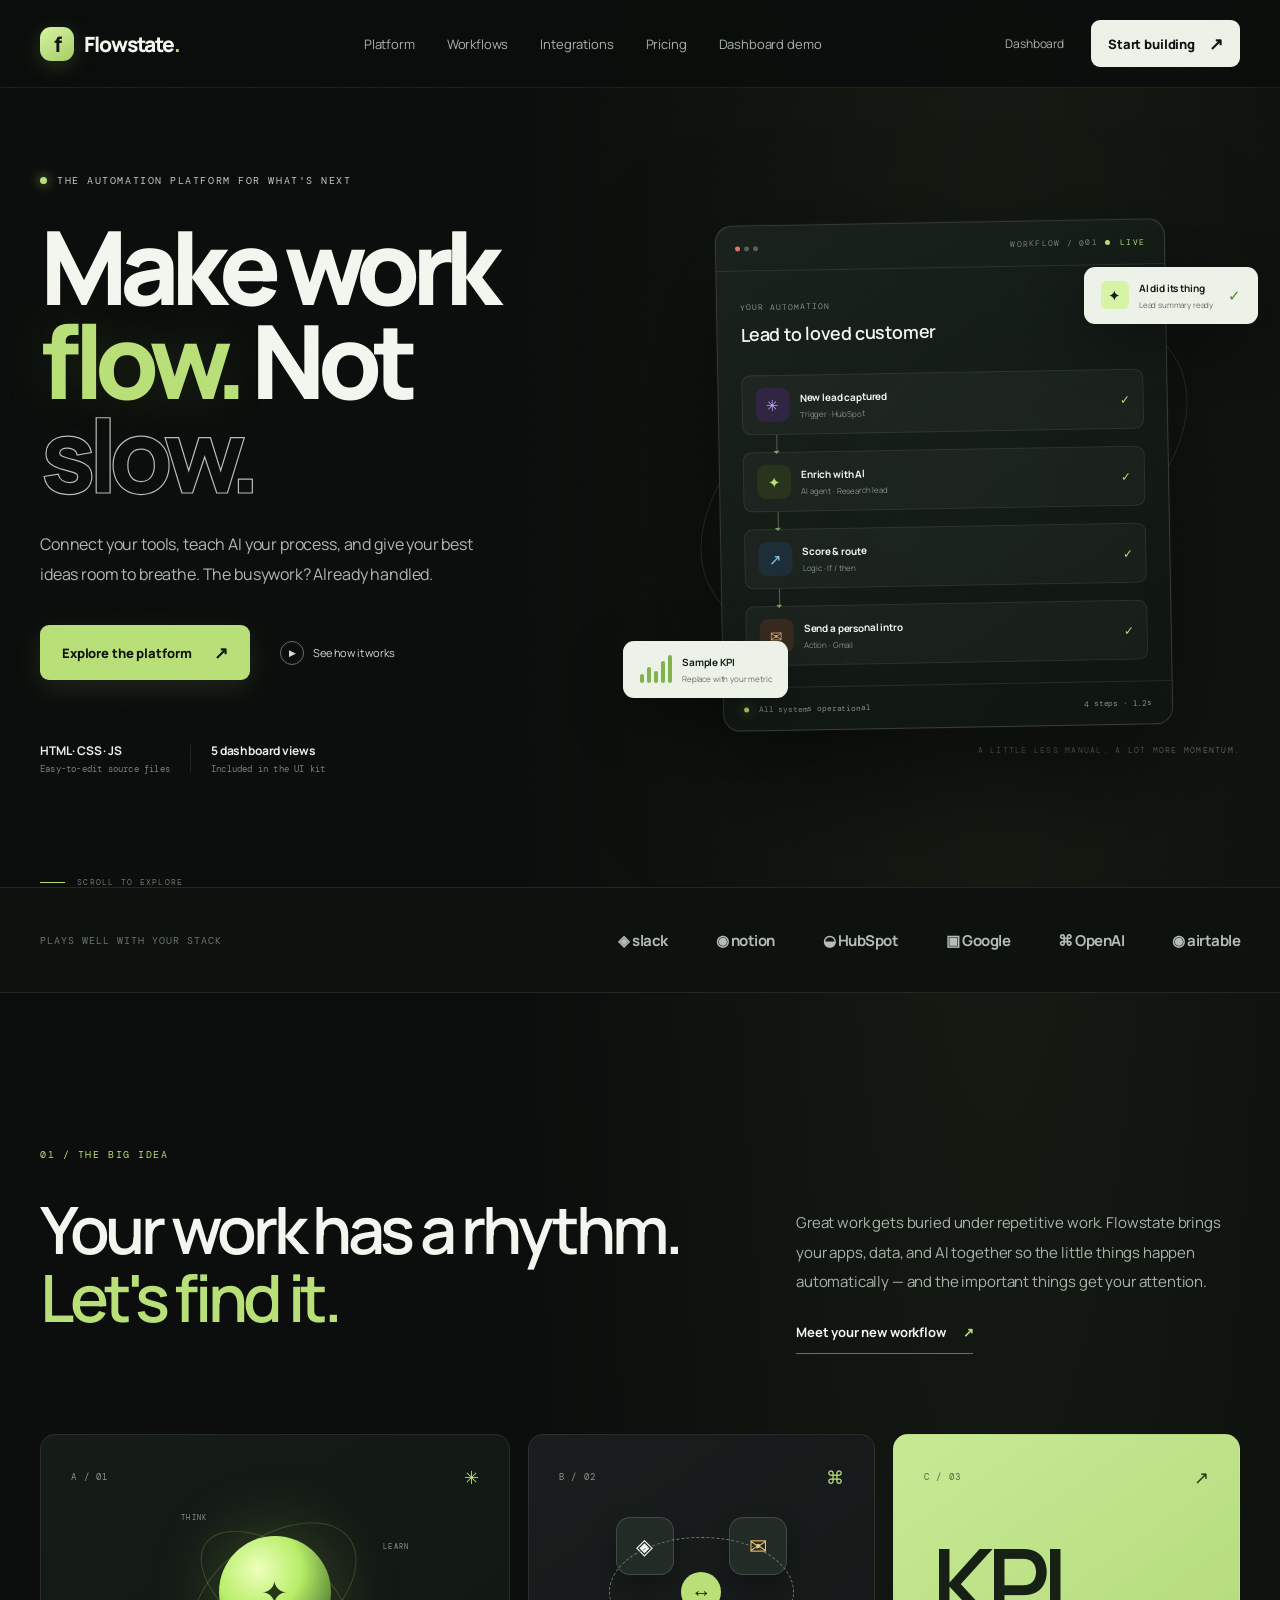
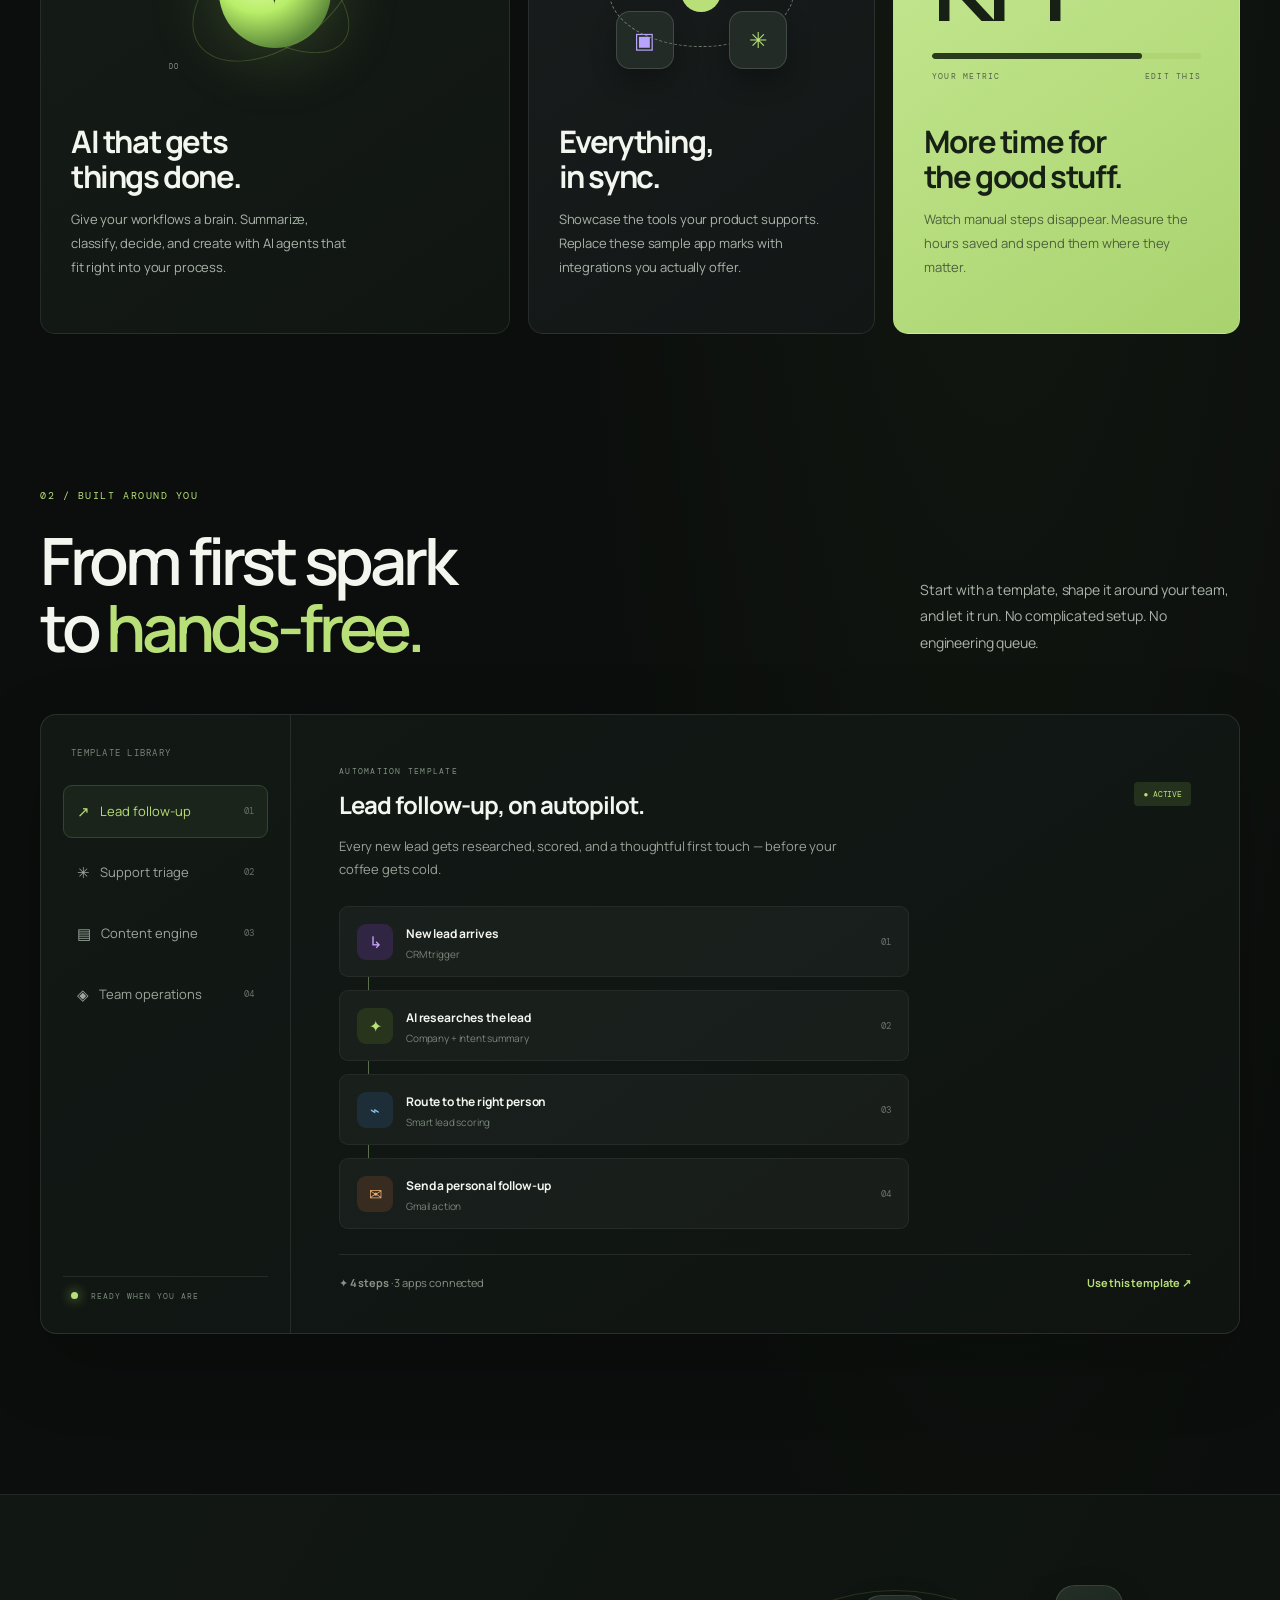
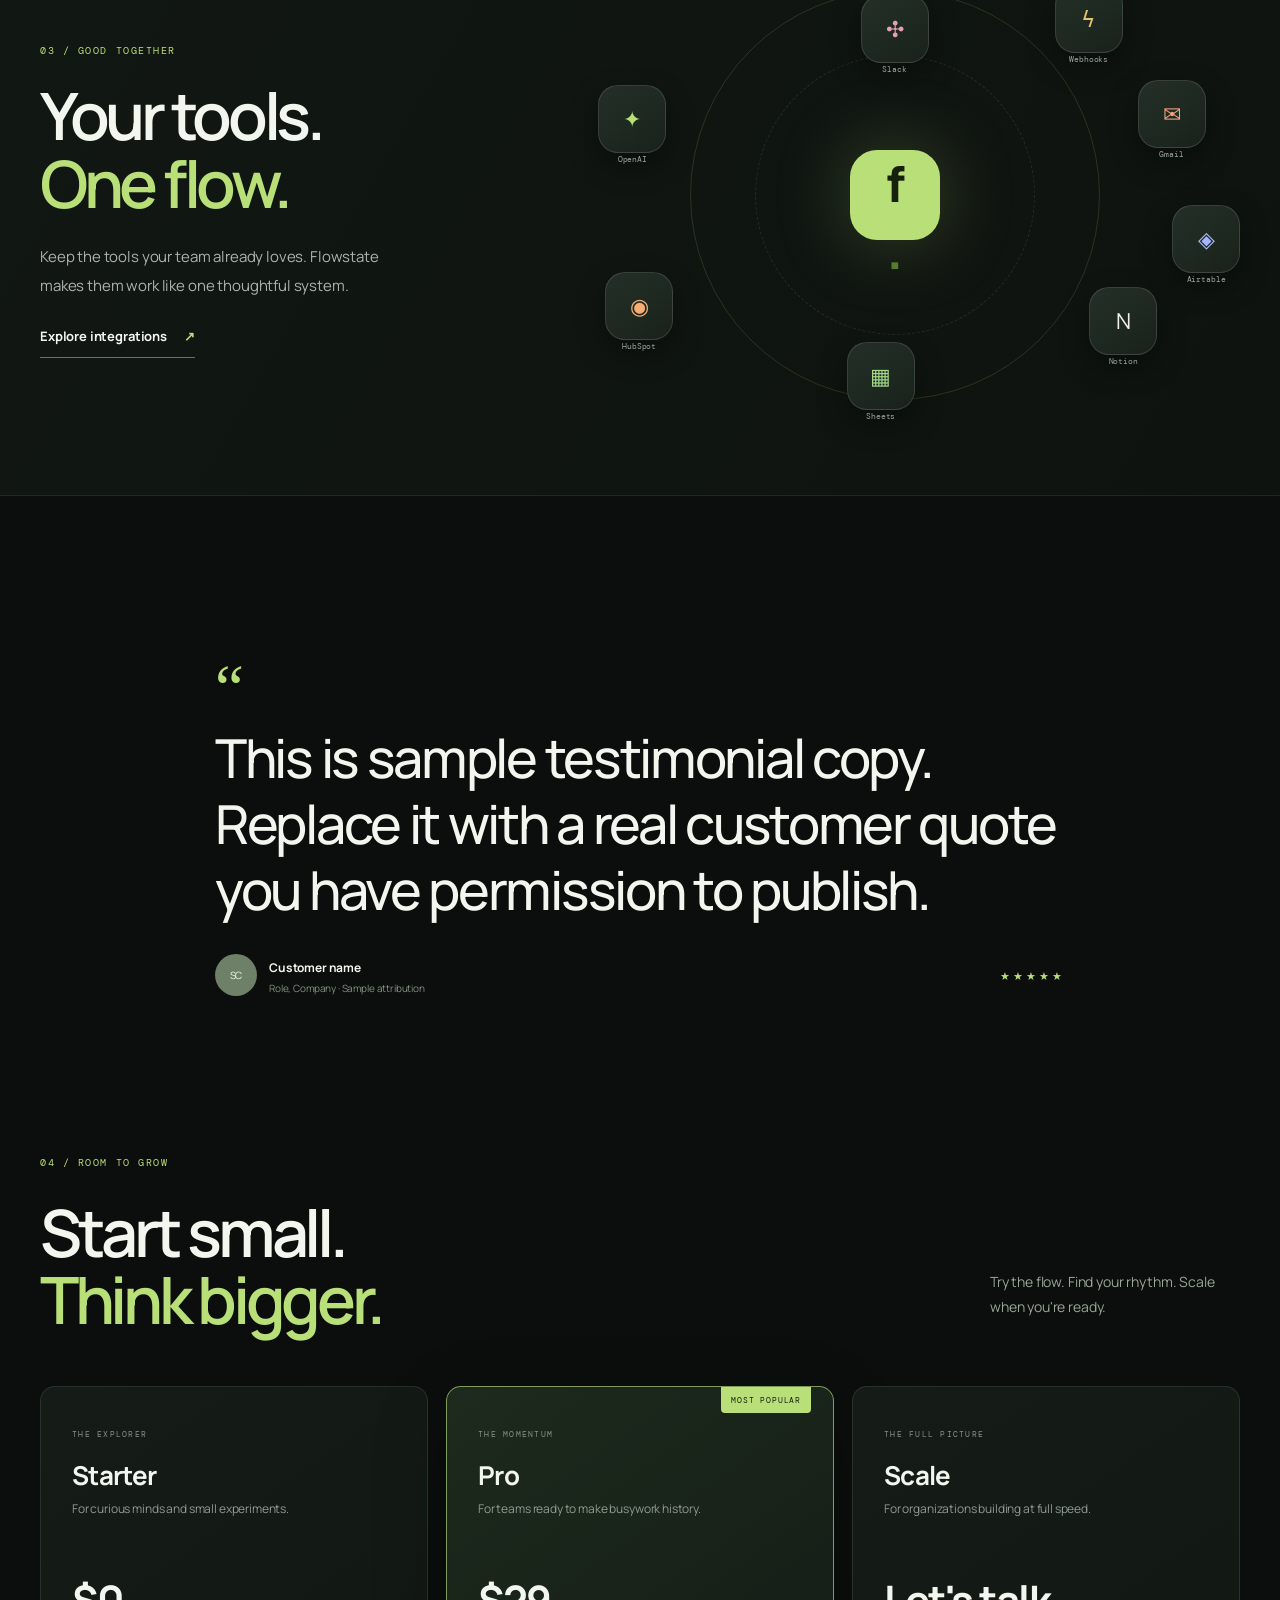
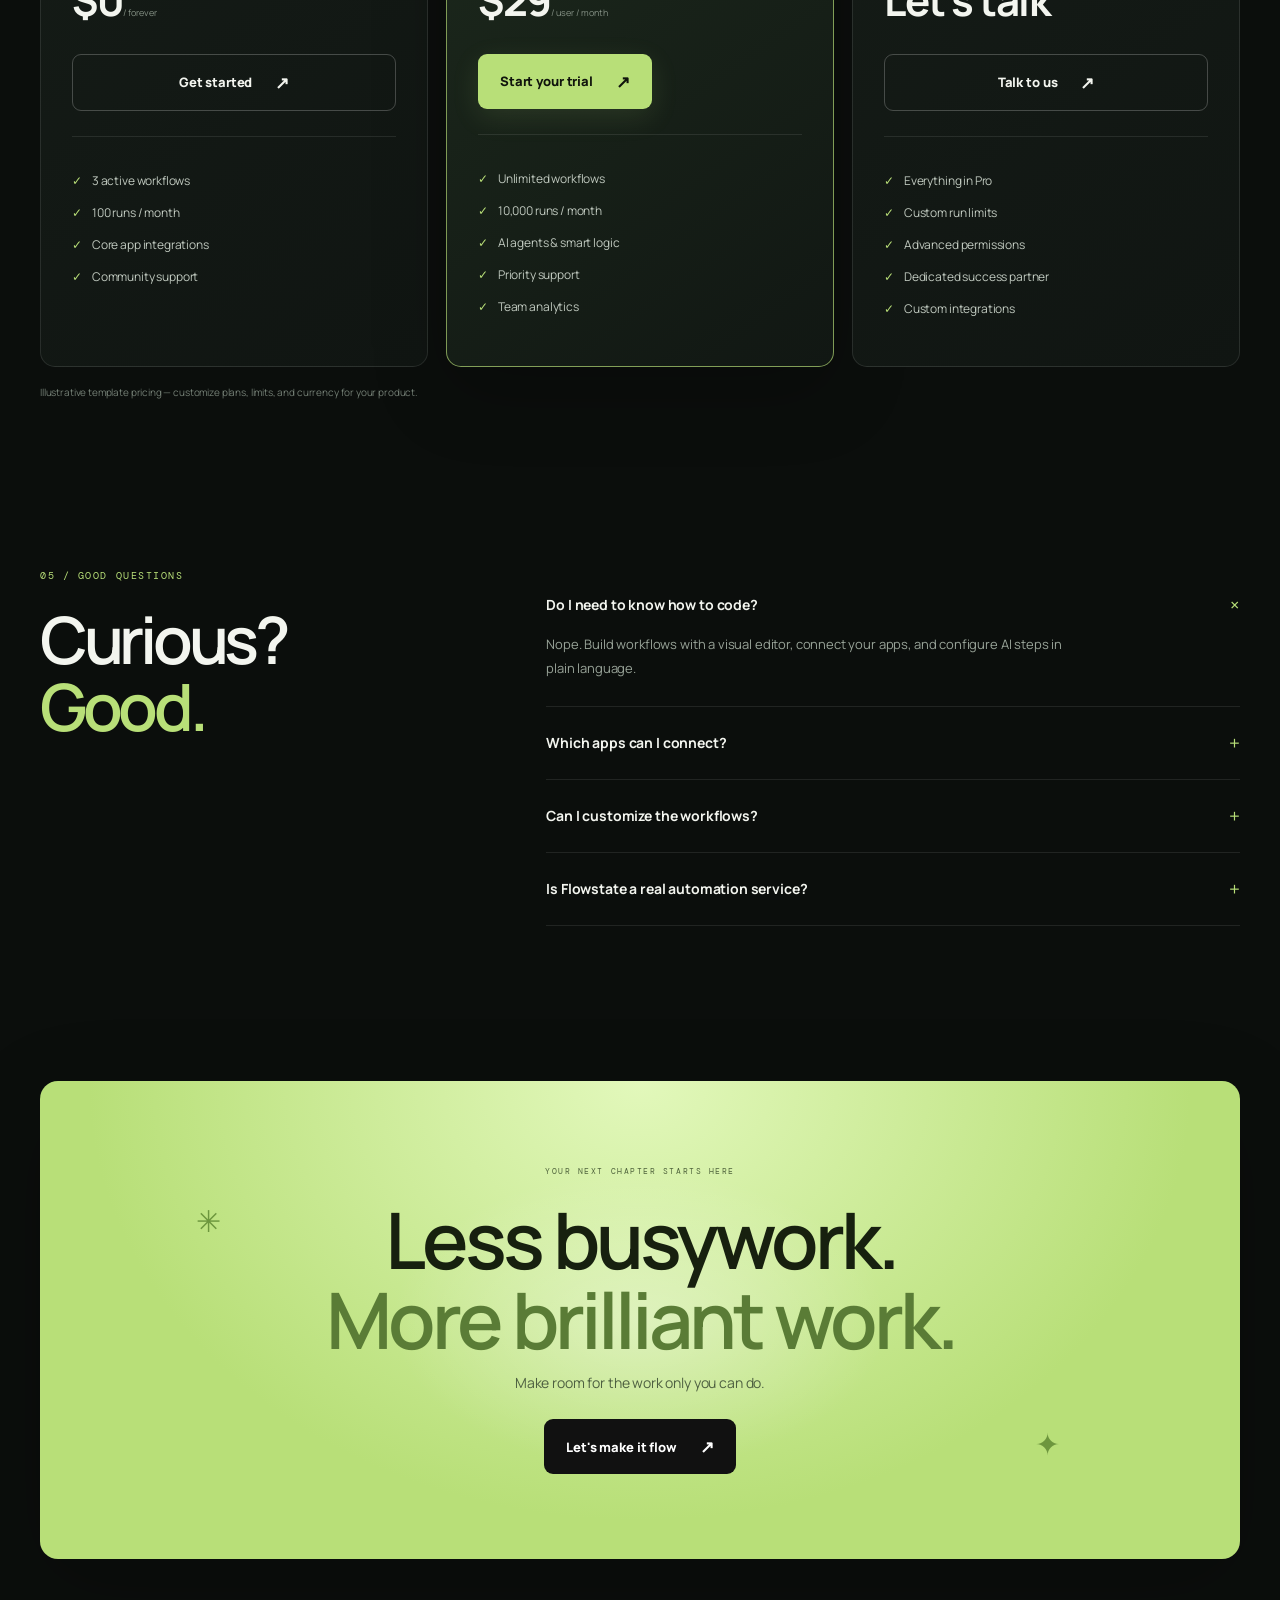
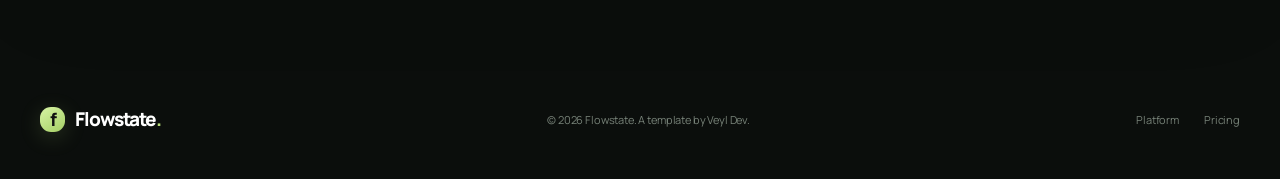
==== commit 7d560a29: "Remove seller email from template CTAs" ====
--- a/index.html
+++ b/index.html
@@ -10,7 +10,7 @@
 <section class="workflow-section section-wrap" id="workflows"><div class="section-heading"><div><div class="section-kicker reveal">02 / BUILT AROUND YOU</div><h2 class="reveal">From first spark<br>to <em>hands-free.</em></h2></div><p class="reveal">Start with a template, shape it around your team, and let it run. No complicated setup. No engineering queue.</p></div><div class="workflow-showcase reveal"><div class="showcase-sidebar"><span class="sidebar-label">TEMPLATE LIBRARY</span><button class="template-tab active" data-template="sales"><span>↗</span> Lead follow-up <i>01</i></button><button class="template-tab" data-template="support"><span>✳</span> Support triage <i>02</i></button><button class="template-tab" data-template="content"><span>▤</span> Content engine <i>03</i></button><button class="template-tab" data-template="ops"><span>◈</span> Team operations <i>04</i></button><div class="sidebar-note"><span class="pulse-dot"></span> READY WHEN YOU ARE</div></div><div class="showcase-main"><div class="showcase-head"><div><span class="tiny-label">AUTOMATION TEMPLATE</span><h3 id="templateTitle">Lead follow-up, on autopilot.</h3></div><span class="tag tag-green">● ACTIVE</span></div><p id="templateDescription">Every new lead gets researched, scored, and a thoughtful first touch — before your coffee gets cold.</p><div class="showcase-flow" id="showcaseFlow"><div class="showcase-step"><span class="step-icon purple">↳</span><div><b>New lead arrives</b><small>CRM trigger</small></div><span>01</span></div><div class="step-line"></div><div class="showcase-step"><span class="step-icon lime">✦</span><div><b>AI researches the lead</b><small>Company + intent summary</small></div><span>02</span></div><div class="step-line"></div><div class="showcase-step"><span class="step-icon blue">⌁</span><div><b>Route to the right person</b><small>Smart lead scoring</small></div><span>03</span></div><div class="step-line"></div><div class="showcase-step"><span class="step-icon orange">✉</span><div><b>Send a personal follow-up</b><small>Gmail action</small></div><span>04</span></div></div><div class="showcase-footer"><span>✦ <b>4 steps</b> · 3 apps connected</span><a href="#pricing">Use this template ↗</a></div></div></div></section>
 <section class="integrations-section" id="integrations"><div class="section-wrap integrations-grid"><div><div class="section-kicker reveal">03 / GOOD TOGETHER</div><h2 class="reveal">Your tools.<br><em>One flow.</em></h2><p class="reveal">Keep the tools your team already loves. Flowstate makes them work like one thoughtful system.</p><a class="under-link reveal" href="#pricing">Explore integrations <span>↗</span></a></div><div class="integration-cloud reveal"><div class="integration-orbit orbit-outer"></div><div class="integration-orbit orbit-inner"></div><div class="integration-core">f<span>.</span></div><div class="app-bubble app-slack">✣<small>Slack</small></div><div class="app-bubble app-gmail">✉<small>Gmail</small></div><div class="app-bubble app-notion">N<small>Notion</small></div><div class="app-bubble app-sheets">▦<small>Sheets</small></div><div class="app-bubble app-hub">◉<small>HubSpot</small></div><div class="app-bubble app-ai">✦<small>OpenAI</small></div><div class="app-bubble app-zap">ϟ<small>Webhooks</small></div><div class="app-bubble app-air">◈<small>Airtable</small></div></div></div></section>
 <section class="quote-section section-wrap"><div class="quote-mark">“</div><blockquote class="reveal">This is sample testimonial copy. Replace it with a real customer quote you have permission to publish.</blockquote><div class="quote-author reveal"><div class="author-avatar">SC</div><div><b>Customer name</b><small>Role, Company · Sample attribution</small></div><div class="quote-stars">★★★★★</div></div></section>
-<section class="pricing-section section-wrap" id="pricing"><div class="section-kicker reveal">04 / ROOM TO GROW</div><div class="pricing-heading"><h2 class="reveal">Start small.<br><em>Think bigger.</em></h2><p class="reveal">Try the flow. Find your rhythm. Scale when you're ready.</p></div><div class="pricing-grid"><article class="price-card reveal"><span class="plan-label">THE EXPLORER</span><h3>Starter</h3><p>For curious minds and small experiments.</p><div class="price">$0<span>/ forever</span></div><a class="button button-outline" href="mailto:hello@yourdomain.com?subject=Flowstate%20Starter">Get started <span>↗</span></a><ul><li>3 active workflows</li><li>100 runs / month</li><li>Core app integrations</li><li>Community support</li></ul></article><article class="price-card price-featured reveal"><div class="popular-tag">MOST POPULAR</div><span class="plan-label">THE MOMENTUM</span><h3>Pro</h3><p>For teams ready to make busywork history.</p><div class="price">$29<span>/ user / month</span></div><a class="button button-primary" href="mailto:hello@yourdomain.com?subject=Flowstate%20Pro">Start your trial <span>↗</span></a><ul><li>Unlimited workflows</li><li>10,000 runs / month</li><li>AI agents &amp; smart logic</li><li>Priority support</li><li>Team analytics</li></ul></article><article class="price-card reveal"><span class="plan-label">THE FULL PICTURE</span><h3>Scale</h3><p>For organizations building at full speed.</p><div class="price">Let's talk</div><a class="button button-outline" href="mailto:hello@yourdomain.com?subject=Flowstate%20Scale">Talk to us <span>↗</span></a><ul><li>Everything in Pro</li><li>Custom run limits</li><li>Advanced permissions</li><li>Dedicated success partner</li><li>Custom integrations</li></ul></article></div><p class="pricing-footnote">Illustrative template pricing — customize plans, limits, and currency for your product.</p></section>
+<section class="pricing-section section-wrap" id="pricing"><div class="section-kicker reveal">04 / ROOM TO GROW</div><div class="pricing-heading"><h2 class="reveal">Start small.<br><em>Think bigger.</em></h2><p class="reveal">Try the flow. Find your rhythm. Scale when you're ready.</p></div><div class="pricing-grid"><article class="price-card reveal"><span class="plan-label">THE EXPLORER</span><h3>Starter</h3><p>For curious minds and small experiments.</p><div class="price">$0<span>/ forever</span></div><a class="button button-outline" href="#pricing" data-email-link data-email-subject="Flowstate Starter">Get started <span>↗</span></a><ul><li>3 active workflows</li><li>100 runs / month</li><li>Core app integrations</li><li>Community support</li></ul></article><article class="price-card price-featured reveal"><div class="popular-tag">MOST POPULAR</div><span class="plan-label">THE MOMENTUM</span><h3>Pro</h3><p>For teams ready to make busywork history.</p><div class="price">$29<span>/ user / month</span></div><a class="button button-primary" href="#pricing" data-email-link data-email-subject="Flowstate Pro">Start your trial <span>↗</span></a><ul><li>Unlimited workflows</li><li>10,000 runs / month</li><li>AI agents &amp; smart logic</li><li>Priority support</li><li>Team analytics</li></ul></article><article class="price-card reveal"><span class="plan-label">THE FULL PICTURE</span><h3>Scale</h3><p>For organizations building at full speed.</p><div class="price">Let's talk</div><a class="button button-outline" href="#pricing" data-email-link data-email-subject="Flowstate Scale">Talk to us <span>↗</span></a><ul><li>Everything in Pro</li><li>Custom run limits</li><li>Advanced permissions</li><li>Dedicated success partner</li><li>Custom integrations</li></ul></article></div><p class="pricing-footnote">Illustrative template pricing — customize plans, limits, and currency for your product.</p></section>
 <section class="faq-section section-wrap"><div><div class="section-kicker reveal">05 / GOOD QUESTIONS</div><h2 class="reveal">Curious?<br><em>Good.</em></h2></div><div class="faq-list reveal"><details open><summary>Do I need to know how to code?<span>+</span></summary><p>Nope. Build workflows with a visual editor, connect your apps, and configure AI steps in plain language.</p></details><details><summary>Which apps can I connect?<span>+</span></summary><p>Use the integrations your team already relies on. This template illustrates common connections and can be adapted to your own integration catalog.</p></details><details><summary>Can I customize the workflows?<span>+</span></summary><p>Absolutely. The examples are starting points. Change triggers, actions, conditions, and copy to fit your product.</p></details><details><summary>Is Flowstate a real automation service?<span>+</span></summary><p>Flowstate is a fictional brand used to demonstrate this website template. Connect your own backend and automation platform before launch.</p></details></div></section>
-<section class="final-cta section-wrap"><div class="cta-glow"></div><div class="section-kicker">YOUR NEXT CHAPTER STARTS HERE</div><h2>Less busywork.<br><em>More brilliant work.</em></h2><p>Make room for the work only you can do.</p><a class="button button-dark" href="mailto:hello@yourdomain.com?subject=Let's%20talk%20automation">Let's make it flow <span>↗</span></a><div class="cta-spark spark-one">✳</div><div class="cta-spark spark-two">✦</div></section>
-</main><footer class="site-footer section-wrap" id="footer"><a class="brand" href="#"><span class="brand-mark">f</span><span>flowstate<span class="brand-dot">.</span></span></a><span>© <span id="year"></span> Flowstate. A template by Veyl Dev.</span><div><a href="#platform">Platform</a><a href="#pricing">Pricing</a><a href="mailto:hello@yourdomain.com">Contact</a></div></footer><script src="assets/js/config.js"></script><script src="assets/js/main.js"></script></body></html>+<section class="final-cta section-wrap"><div class="cta-glow"></div><div class="section-kicker">YOUR NEXT CHAPTER STARTS HERE</div><h2>Less busywork.<br><em>More brilliant work.</em></h2><p>Make room for the work only you can do.</p><a class="button button-dark" href="#pricing" data-email-link data-email-subject="Let’s talk automation">Let's make it flow <span>↗</span></a><div class="cta-spark spark-one">✳</div><div class="cta-spark spark-two">✦</div></section>
+</main><footer class="site-footer section-wrap" id="footer"><a class="brand" href="#"><span class="brand-mark">f</span><span>flowstate<span class="brand-dot">.</span></span></a><span>© <span id="year"></span> Flowstate. A template by Veyl Dev.</span><div><a href="#platform">Platform</a><a href="#pricing">Pricing</a><a href="#pricing" data-email-link data-contact-only>Contact</a></div></footer><script src="assets/js/config.js"></script><script src="assets/js/main.js"></script></body></html>
